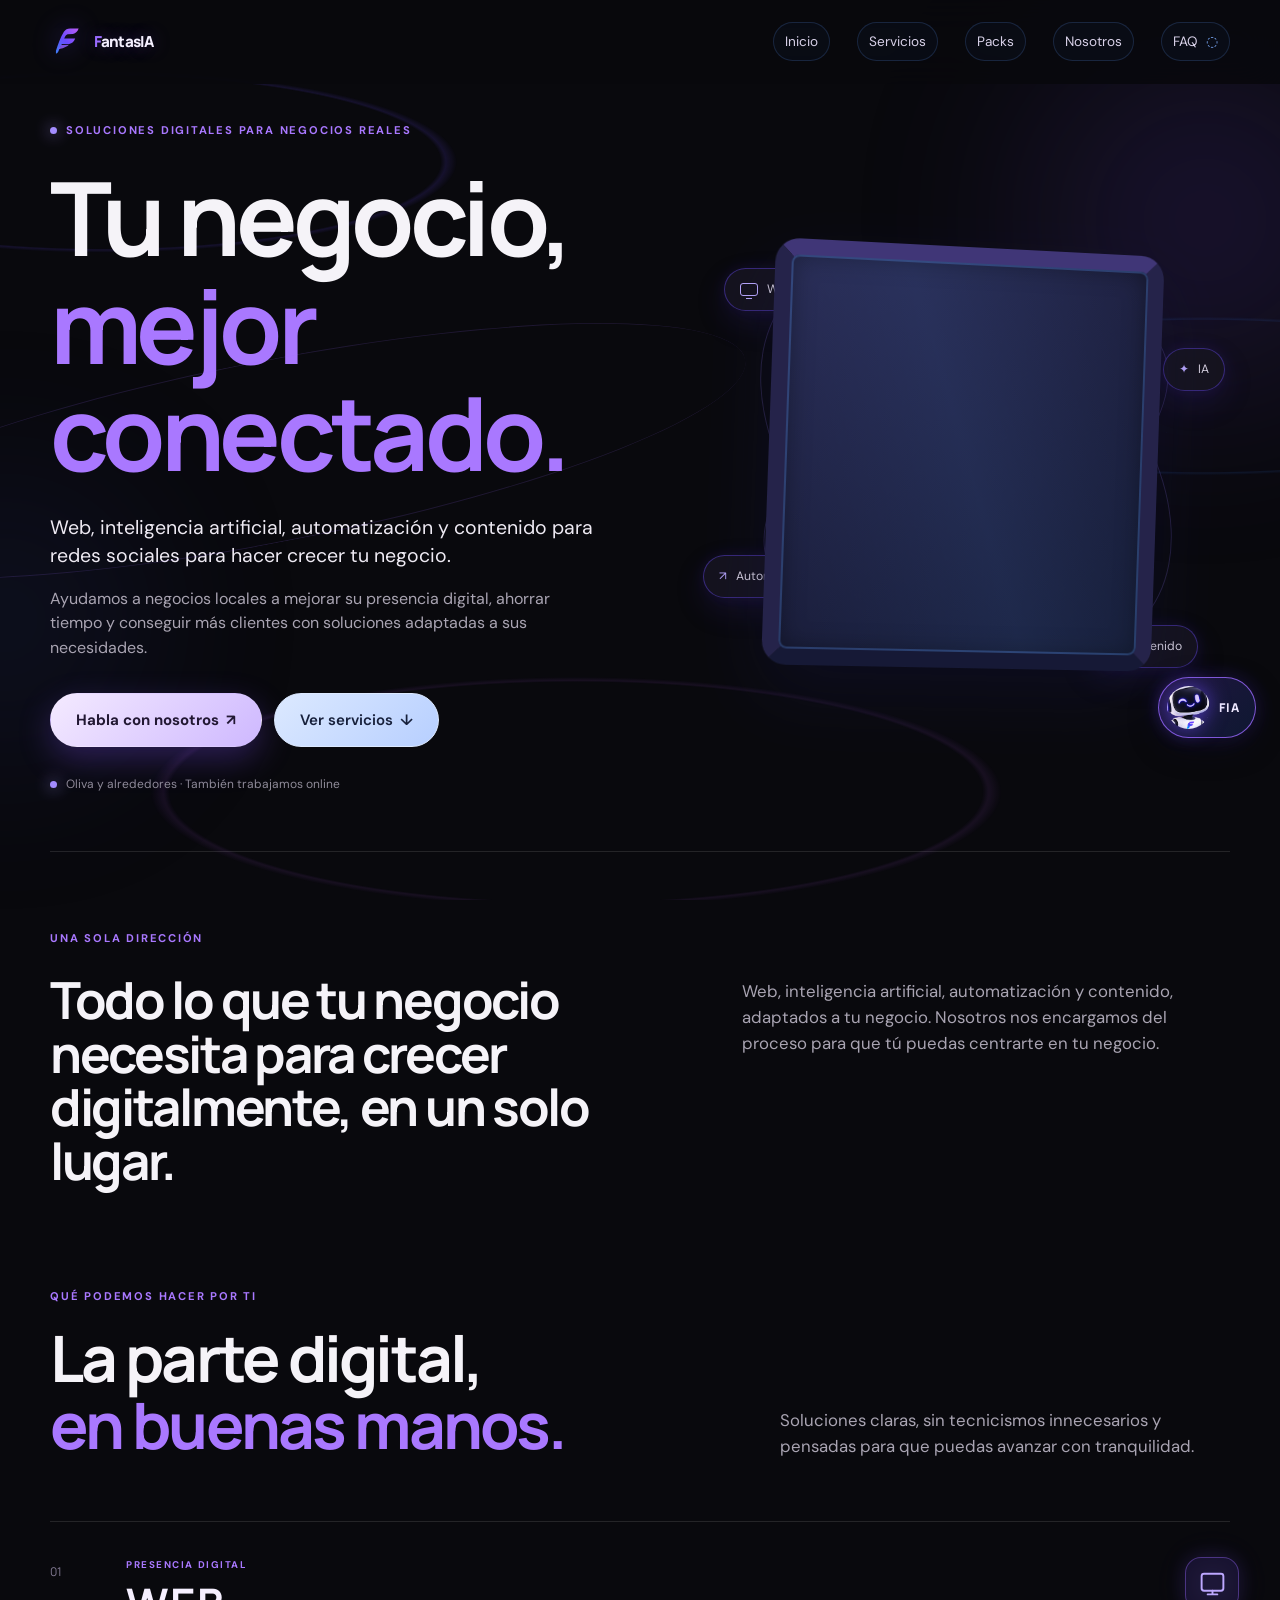
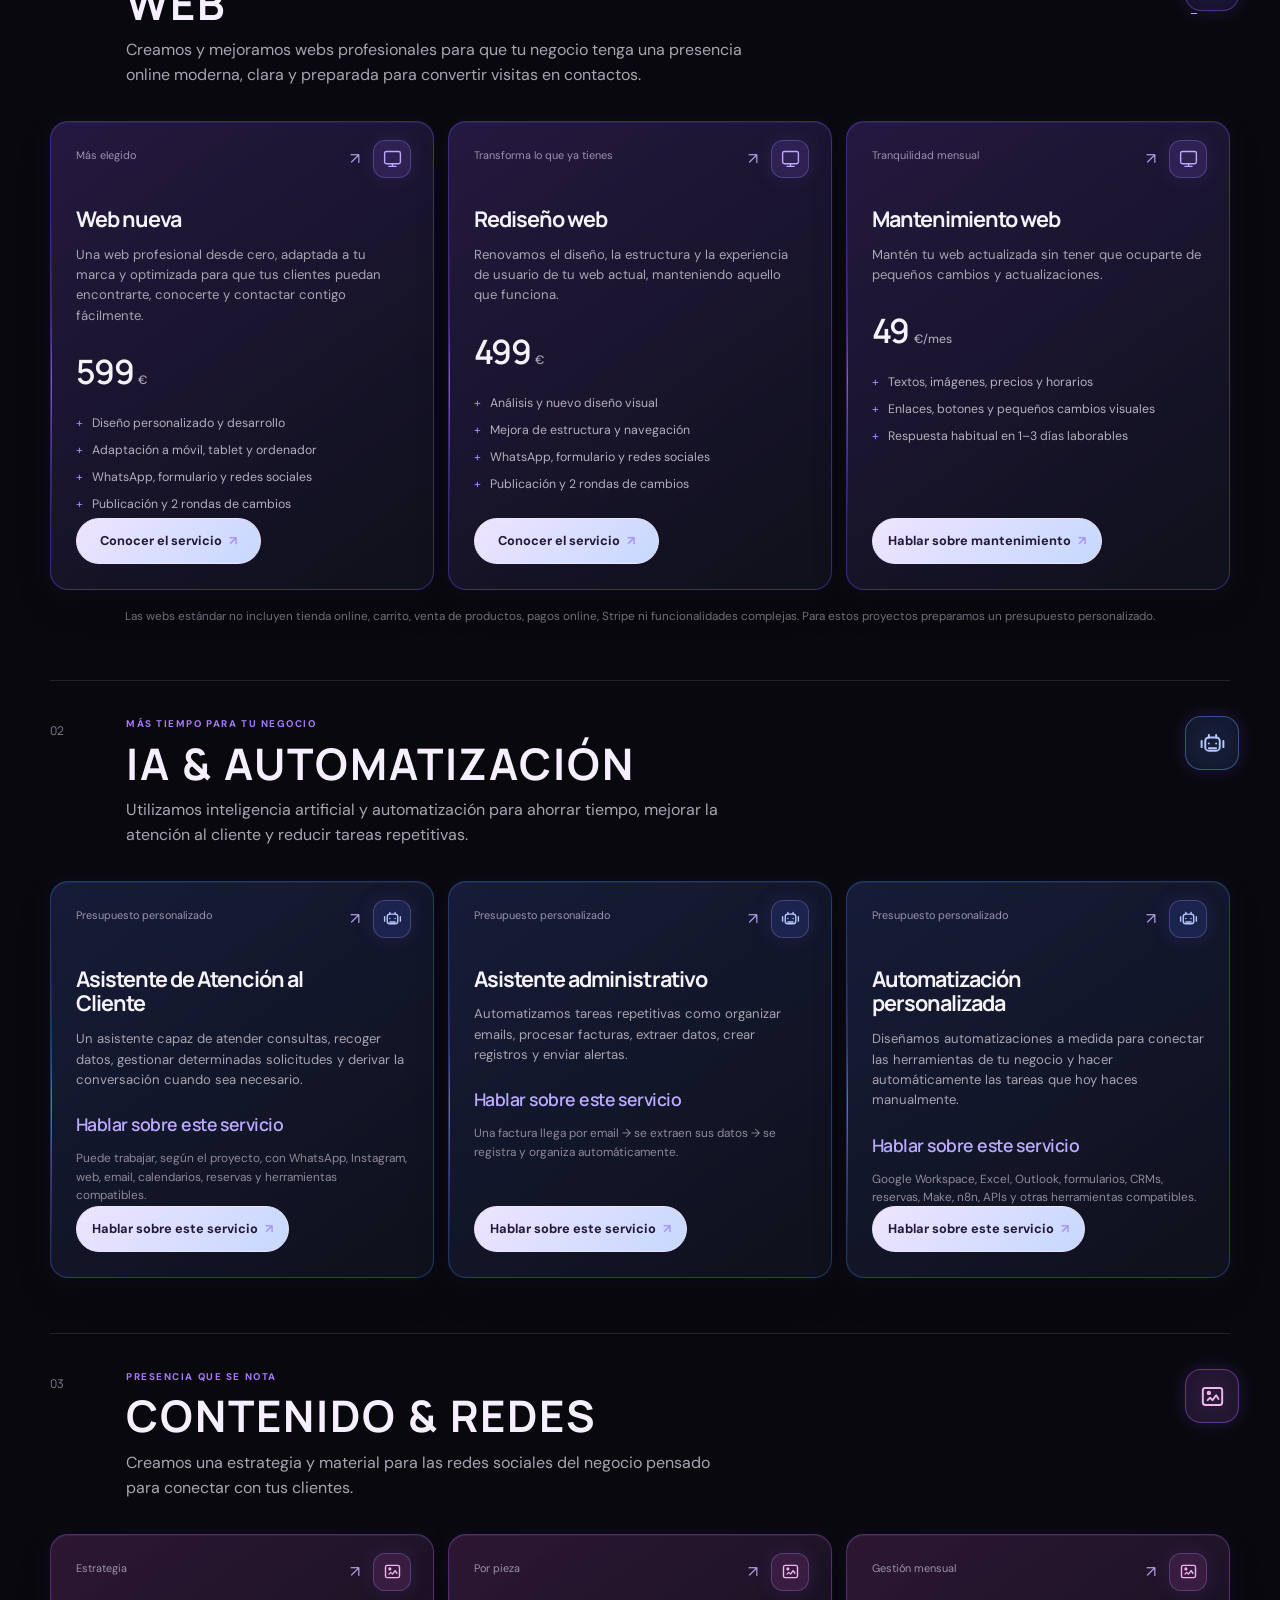
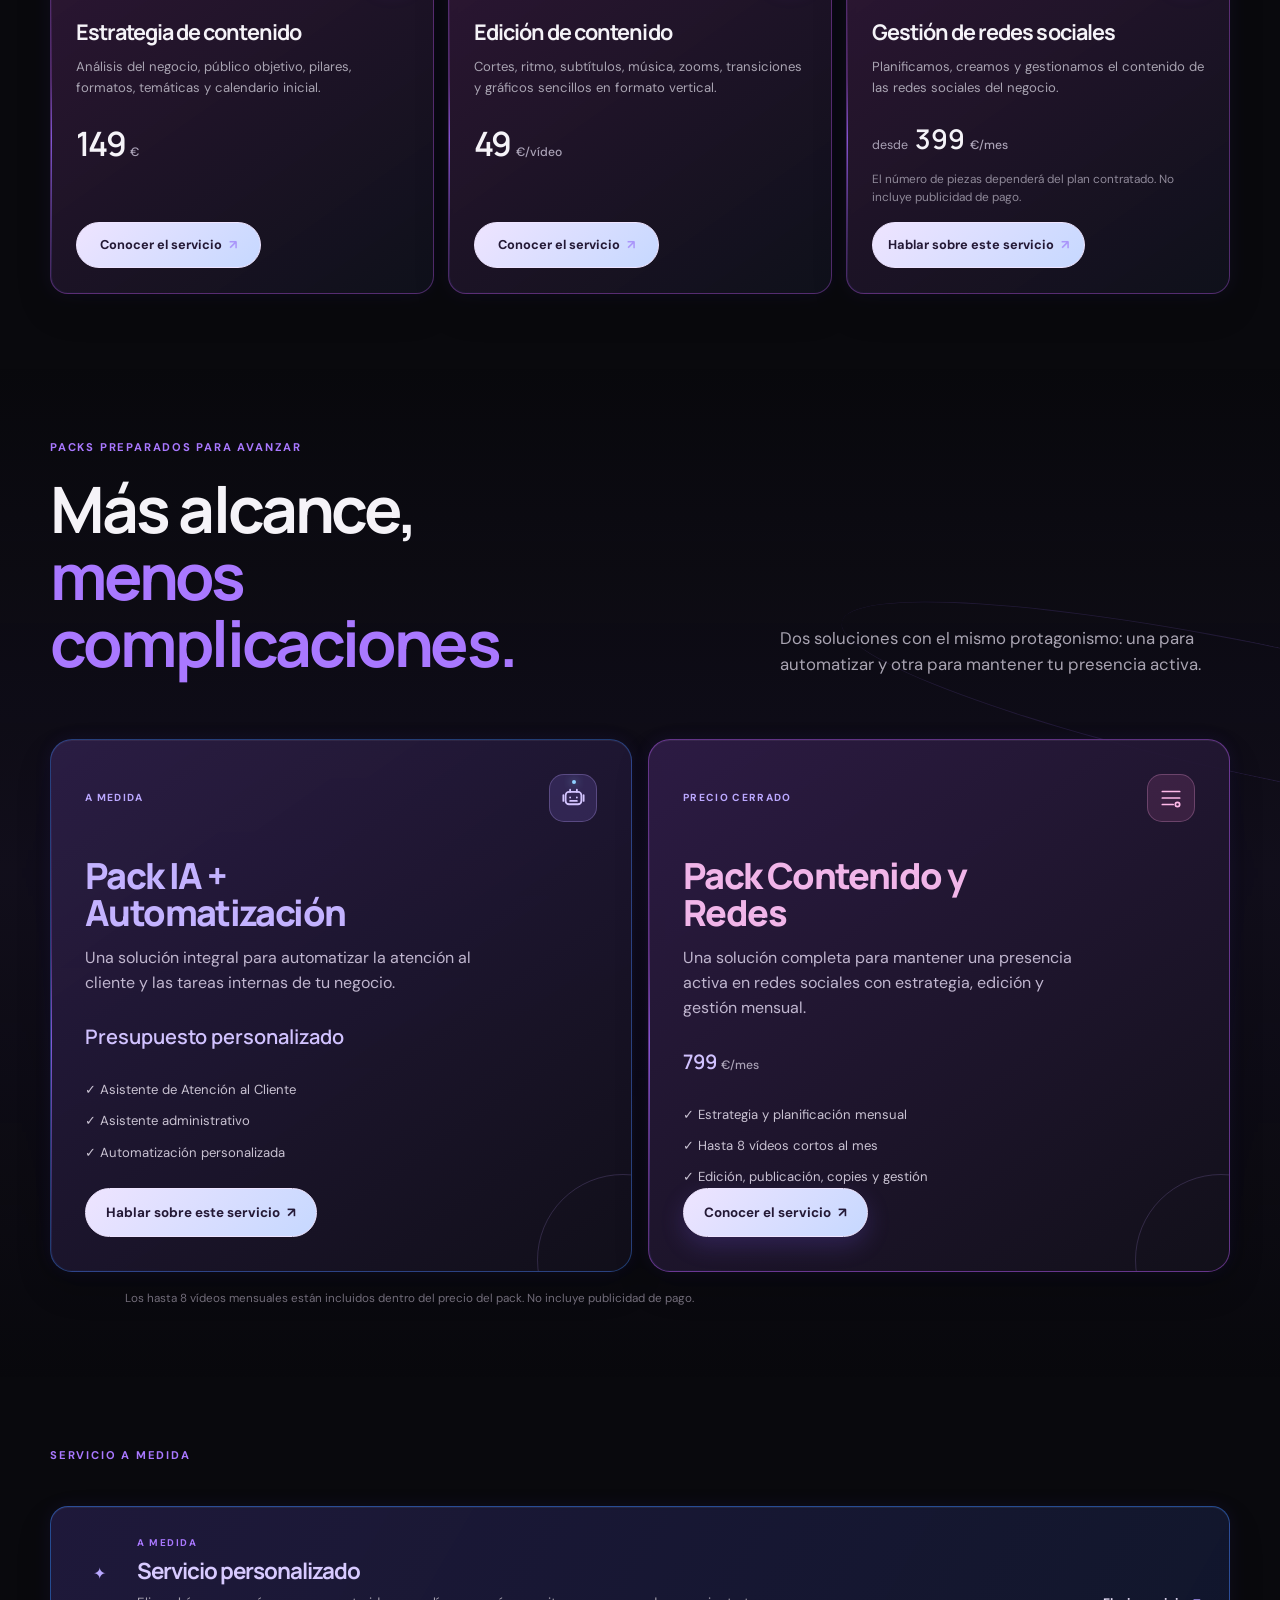
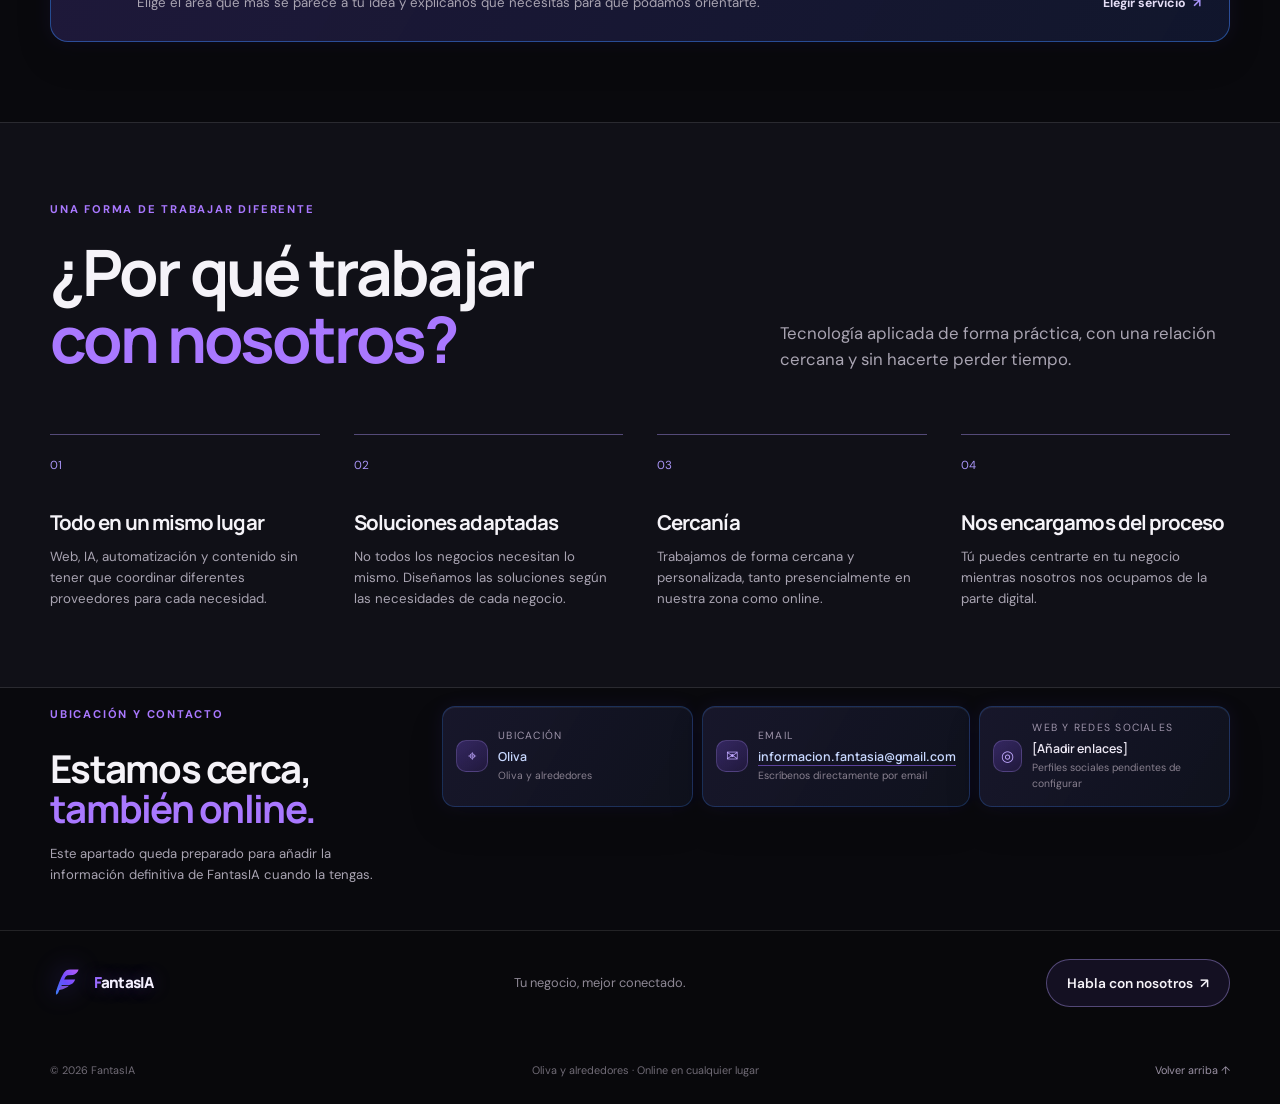
==== index.html @ 21f6c931 "Convertir la web en escaparate sin precios" ====
<!doctype html>
<html lang="es">
  <head>
    <meta charset="UTF-8" />
    <meta name="viewport" content="width=device-width, initial-scale=1.0" />
    <meta name="description" content="FantasIA: webs, inteligencia artificial, automatización y contenido para negocios locales." />
    <title>FantasIA — Tu negocio, mejor conectado.</title>
    <link rel="preconnect" href="https://fonts.googleapis.com" />
    <link rel="preconnect" href="https://fonts.gstatic.com" crossorigin />
    <link href="https://fonts.googleapis.com/css2?family=DM+Sans:wght@400;500;600;700&family=Manrope:wght@500;600;700;800&display=swap" rel="stylesheet" />
    <link rel="stylesheet" href="styles.css" />
    <link rel="stylesheet" href="polish.css" />
    <link rel="stylesheet" href="enhance.css" />
    <link rel="stylesheet" href="brand.css" />
    <link rel="stylesheet" href="icons.css" />
    <link rel="stylesheet" href="finish.css" />
    <link rel="stylesheet" href="motion.css" />
    <link rel="stylesheet" href="contrast.css" />
    <link rel="stylesheet" href="fia.css" />
    <link rel="stylesheet" href="robot-polish.css" />
    <link rel="stylesheet" href="fia-intro.css" />
    <link rel="stylesheet" href="fia-state.css" />
    <link rel="stylesheet" href="welcome.css" />
    <link rel="stylesheet" href="final-polish.css" />
    <link rel="stylesheet" href="icons-consistency.css" />
    <link rel="stylesheet" href="compact.css" />
    <link rel="icon" href="fantasia-mark.svg" type="image/svg+xml" />
  </head>
  <body>
    <div class="page-glow page-glow--one" aria-hidden="true"></div>
    <div class="page-glow page-glow--two" aria-hidden="true"></div>

    <header class="site-header" id="inicio">
      <div class="container nav-wrap">
        <a class="brand" href="#inicio" aria-label="FantasIA, inicio">
          <img class="brand-logo" src="fantasia-mark.svg" alt="" aria-hidden="true" />
          <span class="brand-name">FantasIA</span>
        </a>
        <button class="menu-toggle" type="button" aria-expanded="false" aria-controls="main-nav">
          <span></span><span></span><span></span><span class="sr-only">Abrir menú</span>
        </button>
        <nav class="main-nav" id="main-nav" aria-label="Navegación principal">
          <a href="#inicio">Inicio</a>
          <a href="#servicios">Servicios</a>
          <a href="#packs">Packs</a>
          <a href="#nosotros">Nosotros</a>
          <a class="nav-tab" href="faq.html">FAQ <span aria-hidden="true">◌</span></a>
        </nav>
      </div>
    </header>

    <main>
      <section class="hero container">
        <div class="hero-copy reveal">
          <p class="eyebrow"><span class="eyebrow-dot"></span> Soluciones digitales para negocios reales</p>
          <h1>Tu negocio,<br /><em>mejor conectado.</em></h1>
          <p class="hero-text">Web, inteligencia artificial, automatización y contenido para redes sociales para hacer crecer tu negocio.</p>
          <p class="hero-support">Ayudamos a negocios locales a mejorar su presencia digital, ahorrar tiempo y conseguir más clientes con soluciones adaptadas a sus necesidades.</p>
          <div class="hero-actions">
            <a class="button button-primary" href="contacto.html">Habla con nosotros <span aria-hidden="true">↗</span></a>
            <a class="button button-ghost" href="#servicios">Ver servicios <span aria-hidden="true">↓</span></a>
          </div>
          <div class="hero-note"><span class="status-dot"></span> Oliva y alrededores · También trabajamos online</div>
        </div>
        <div class="hero-visual reveal reveal-delay" aria-label="Áreas de servicio: web, IA, automatización y contenido">
          <div class="orbital orbital-a"></div><div class="orbital orbital-b"></div>
          <div class="visual-card visual-card--main">
            <div class="visual-card-top" aria-hidden="true"><span class="mini-label">TU PRESENCIA DIGITAL</span><span class="visual-menu">•••</span></div>
            <div class="visual-lines"><span></span><span></span><span></span></div>
            <div class="visual-dashboard"><div class="dash-bar"></div><div class="dash-bar short"></div><div class="dash-grid"><span></span><span></span><span></span><span></span></div></div>
            <div class="visual-footer"><span>más claridad</span><strong>+ conexión</strong></div>
          </div>
          <div class="floating-pill pill-web"><span class="icon icon-screen"></span><span>Web</span></div>
          <div class="floating-pill pill-ai"><span class="icon icon-spark">✦</span><span>IA</span></div>
          <div class="floating-pill pill-flow"><span class="icon">↗</span><span>Automatización</span></div>
          <div class="floating-pill pill-content"><span class="icon">◈</span><span>Contenido</span></div>
        </div>
      </section>

      <section class="intro-section container reveal">
        <div class="section-kicker">UNA SOLA DIRECCIÓN</div>
        <div class="intro-grid"><h2>Todo lo que tu negocio necesita para crecer digitalmente, en un solo lugar.</h2><p>Web, inteligencia artificial, automatización y contenido, adaptados a tu negocio. Nosotros nos encargamos del proceso para que tú puedas centrarte en tu negocio.</p></div>
      </section>

      <section class="section container" id="servicios">
        <div class="section-heading reveal"><div><p class="eyebrow">Qué podemos hacer por ti</p><h2>La parte digital,<br /><em>en buenas manos.</em></h2></div><p class="section-intro">Soluciones claras, sin tecnicismos innecesarios y pensadas para que puedas avanzar con tranquilidad.</p></div>
        <div class="service-area reveal">
          <div class="area-heading"><span class="area-number">01</span><div><p class="area-label">Presencia digital</p><h3>Web</h3><p>Creamos y mejoramos webs profesionales para que tu negocio tenga una presencia online moderna, clara y preparada para convertir visitas en contactos.</p></div><span class="area-icon icon-screen"></span></div>
          <div class="card-grid card-grid--three">
          <article class="service-card featured-card"><div class="card-meta"><span>Más elegido</span><span class="card-arrow">↗</span></div><h4>Web nueva</h4><p>Una web profesional desde cero, adaptada a tu marca y optimizada para que tus clientes puedan encontrarte, conocerte y contactar contigo fácilmente.</p><div class="price">599 <small>€</small></div><ul><li>Diseño personalizado y desarrollo</li><li>Adaptación a móvil, tablet y ordenador</li><li>WhatsApp, formulario y redes sociales</li><li>Publicación y 2 rondas de cambios</li></ul><a class="text-link" href="contacto.html">Conocer el servicio <span>↗</span></a></article>
            <article class="service-card"><div class="card-meta"><span>Transforma lo que ya tienes</span><span class="card-arrow">↗</span></div><h4>Rediseño web</h4><p>Renovamos el diseño, la estructura y la experiencia de usuario de tu web actual, manteniendo aquello que funciona.</p><div class="price">499 <small>€</small></div><ul><li>Análisis y nuevo diseño visual</li><li>Mejora de estructura y navegación</li><li>WhatsApp, formulario y redes sociales</li><li>Publicación y 2 rondas de cambios</li></ul><a class="text-link" href="contacto.html">Conocer el servicio <span>↗</span></a></article>
            <article class="service-card"><div class="card-meta"><span>Tranquilidad mensual</span><span class="card-arrow">↗</span></div><h4>Mantenimiento web</h4><p>Mantén tu web actualizada sin tener que ocuparte de pequeños cambios y actualizaciones.</p><div class="price">49 <small>€/mes</small></div><ul><li>Textos, imágenes, precios y horarios</li><li>Enlaces, botones y pequeños cambios visuales</li><li>Respuesta habitual en 1–3 días laborables</li></ul><a class="text-link" href="contacto.html">Hablar sobre mantenimiento <span>↗</span></a></article>
          </div>
          <p class="scope-note">Las webs estándar no incluyen tienda online, carrito, venta de productos, pagos online, Stripe ni funcionalidades complejas. Para estos proyectos preparamos un presupuesto personalizado.</p>
        </div>

        <div class="service-area reveal">
          <div class="area-heading"><span class="area-number">02</span><div><p class="area-label">Más tiempo para tu negocio</p><h3>IA & automatización</h3><p>Utilizamos inteligencia artificial y automatización para ahorrar tiempo, mejorar la atención al cliente y reducir tareas repetitivas.</p></div><span class="area-icon icon-spark">✦</span></div>
          <div class="card-grid card-grid--three">
            <article class="service-card"><div class="card-meta"><span>Presupuesto personalizado</span><span class="card-arrow">↗</span></div><h4>Asistente de Atención al Cliente</h4><p>Un asistente capaz de atender consultas, recoger datos, gestionar determinadas solicitudes y derivar la conversación cuando sea necesario.</p><div class="custom-price">Hablar sobre este servicio</div><p class="small-copy">Puede trabajar, según el proyecto, con WhatsApp, Instagram, web, email, calendarios, reservas y herramientas compatibles.</p><a class="text-link quote-link" data-quote="Asistente de Atención al Cliente" href="https://wa.me/34615987988">Hablar sobre este servicio <span>↗</span></a></article>
            <article class="service-card"><div class="card-meta"><span>Presupuesto personalizado</span><span class="card-arrow">↗</span></div><h4>Asistente administrativo</h4><p>Automatizamos tareas repetitivas como organizar emails, procesar facturas, extraer datos, crear registros y enviar alertas.</p><div class="custom-price">Hablar sobre este servicio</div><p class="small-copy">Una factura llega por email → se extraen sus datos → se registra y organiza automáticamente.</p><a class="text-link quote-link" data-quote="Asistente administrativo" href="https://wa.me/34615987988">Hablar sobre este servicio <span>↗</span></a></article>
            <article class="service-card"><div class="card-meta"><span>Presupuesto personalizado</span><span class="card-arrow">↗</span></div><h4>Automatización personalizada</h4><p>Diseñamos automatizaciones a medida para conectar las herramientas de tu negocio y hacer automáticamente las tareas que hoy haces manualmente.</p><div class="custom-price">Hablar sobre este servicio</div><p class="small-copy">Google Workspace, Excel, Outlook, formularios, CRMs, reservas, Make, n8n, APIs y otras herramientas compatibles.</p><a class="text-link quote-link" data-quote="Automatización personalizada" href="https://wa.me/34615987988">Hablar sobre este servicio <span>↗</span></a></article>
          </div>
        </div>

        <div class="service-area reveal">
          <div class="area-heading"><span class="area-number">03</span><div><p class="area-label">Presencia que se nota</p><h3>Contenido & redes</h3><p>Creamos una estrategia y material para las redes sociales del negocio pensado para conectar con tus clientes.</p></div><span class="area-icon">◈</span></div>
          <div class="card-grid card-grid--three">
            <article class="service-card"><div class="card-meta"><span>Estrategia</span><span class="card-arrow">↗</span></div><h4>Estrategia de contenido</h4><p>Análisis del negocio, público objetivo, pilares, formatos, temáticas y calendario inicial.</p><div class="price">149 <small>€</small></div><a class="text-link" href="contacto.html">Conocer el servicio <span>↗</span></a></article>
            <article class="service-card"><div class="card-meta"><span>Por pieza</span><span class="card-arrow">↗</span></div><h4>Edición de contenido</h4><p>Cortes, ritmo, subtítulos, música, zooms, transiciones y gráficos sencillos en formato vertical.</p><div class="price">49 <small>€/vídeo</small></div><a class="text-link" href="contacto.html">Conocer el servicio <span>↗</span></a></article>
            <article class="service-card"><div class="card-meta"><span>Gestión mensual</span><span class="card-arrow">↗</span></div><h4>Gestión de redes sociales</h4><p>Planificamos, creamos y gestionamos el contenido de las redes sociales del negocio.</p><div class="price-prefix">desde <strong>399 <small>€/mes</small></strong></div><p class="small-copy">El número de piezas dependerá del plan contratado. No incluye publicidad de pago.</p><a class="text-link quote-link" data-quote="Gestión de redes sociales" href="https://wa.me/34615987988">Hablar sobre este servicio <span>↗</span></a></article>
          </div>
        </div>
      </section>

      <section class="packs-section" id="packs"><div class="container reveal"><div class="section-heading"><div><p class="eyebrow">Packs preparados para avanzar</p><h2>Más alcance,<br /><em>menos complicaciones.</em></h2></div><p class="section-intro">Dos soluciones con el mismo protagonismo: una para automatizar y otra para mantener tu presencia activa.</p></div><div class="packs-grid"><article class="pack-card pack-card--ai"><div class="pack-card-head"><span class="pack-tag">A medida</span><span class="pack-mark">✦</span></div><h3>Pack IA + Automatización</h3><p>Una solución integral para automatizar la atención al cliente y las tareas internas de tu negocio.</p><div class="pack-card-price">Presupuesto personalizado</div><div class="pack-list"><div>✓ Asistente de Atención al Cliente</div><div>✓ Asistente administrativo</div><div>✓ Automatización personalizada</div></div><a class="button button-light quote-link" data-quote="Pack IA + Automatización" href="https://wa.me/34615987988">Hablar sobre este servicio <span>↗</span></a></article><article class="pack-card pack-card--content"><div class="pack-card-head"><span class="pack-tag">Precio cerrado</span><span class="pack-mark">◈</span></div><h3>Pack Contenido y Redes</h3><p>Una solución completa para mantener una presencia activa en redes sociales con estrategia, edición y gestión mensual.</p><div class="pack-card-price">799 <small>€/mes</small></div><div class="pack-list"><div>✓ Estrategia y planificación mensual</div><div>✓ Hasta 8 vídeos cortos al mes</div><div>✓ Edición, publicación, copies y gestión</div></div><a class="button button-primary" href="contacto.html">Conocer el servicio <span>↗</span></a></article></div><p class="scope-note">Los hasta 8 vídeos mensuales están incluidos dentro del precio del pack. No incluye publicidad de pago.</p></div></section>

      <section class="pricing-section container reveal"><div class="section-kicker">SERVICIO A MEDIDA</div><div class="custom-price-box"><span class="icon icon-spark">✦</span><div><p class="area-label">A medida</p><h3>Servicio personalizado</h3><p>Elige el área que más se parece a tu idea y explícanos qué necesitas para que podamos orientarte.</p></div><a class="text-link" href="personalizado.html">Elegir servicio <span>↗</span></a></div></section>

      <section class="benefits-section" id="nosotros"><div class="container reveal"><div class="section-heading"><div><p class="eyebrow">Una forma de trabajar diferente</p><h2>¿Por qué trabajar<br /><em>con nosotros?</em></h2></div><p class="section-intro">Tecnología aplicada de forma práctica, con una relación cercana y sin hacerte perder tiempo.</p></div><div class="benefit-grid"><article><span>01</span><h3>Todo en un mismo lugar</h3><p>Web, IA, automatización y contenido sin tener que coordinar diferentes proveedores para cada necesidad.</p></article><article><span>02</span><h3>Soluciones adaptadas</h3><p>No todos los negocios necesitan lo mismo. Diseñamos las soluciones según las necesidades de cada negocio.</p></article><article><span>03</span><h3>Cercanía</h3><p>Trabajamos de forma cercana y personalizada, tanto presencialmente en nuestra zona como online.</p></article><article><span>04</span><h3>Nos encargamos del proceso</h3><p>Tú puedes centrarte en tu negocio mientras nosotros nos ocupamos de la parte digital.</p></article></div></div></section>

      <section class="process-section container reveal"><div class="section-kicker">CÓMO TRABAJAMOS</div><h2>Del primer mensaje<br /><em>a la solución.</em></h2><div class="process-grid"><article><span>01</span><div><h3>Hablamos</h3><p>Conocemos tu negocio, tus objetivos y lo que necesitas.</p></div></article><article><span>02</span><div><h3>Analizamos</h3><p>Estudiamos qué solución tiene más sentido para tu caso.</p></div></article><article><span>03</span><div><h3>Creamos</h3><p>Desarrollamos e implementamos la solución acordada.</p></div></article><article><span>04</span><div><h3>Te acompañamos</h3><p>Te ayudamos con las actualizaciones, mejoras o gestión que necesites.</p></div></article></div></section>

      <section class="about-section container" id="nosotros"><div class="about-panel reveal"><div><p class="eyebrow">Sobre la agencia</p><h2>Digital, pero<br /><em>con los pies en tierra.</em></h2></div><div><p>Somos una agencia digital orientada a negocios locales y pequeñas empresas. Aplicamos la tecnología de forma práctica para mejorar tu presencia, ahorrar tiempo y ayudarte a avanzar.</p><p>Trabajamos de manera cercana y personalizada, con soluciones pensadas para las necesidades reales de cada negocio.</p><p class="provisional-note">[Espacio reservado para añadir posteriormente la presentación personal y más información de la agencia.]</p></div></div></section>

      <section class="faq-section container" id="faq"><div class="section-heading reveal"><div><p class="eyebrow">Preguntas frecuentes</p><h2>Lo importante,<br /><em>claro.</em></h2></div><p class="section-intro">Si no encuentras lo que buscas, escríbenos y lo vemos contigo.</p></div><div class="faq-list reveal"><details open><summary>¿Trabajáis solamente con negocios de Oliva?<span>+</span></summary><p>No. Trabajamos presencialmente con negocios de nuestra zona y también ofrecemos nuestros servicios online a clientes de cualquier lugar.</p></details><details><summary>¿Puedo contratar solamente un servicio?<span>+</span></summary><p>Sí. Puedes contratar servicios individuales o combinar diferentes soluciones según las necesidades de tu negocio.</p></details><details><summary>¿La web nueva incluye tienda online?<span>+</span></summary><p>No. La creación de una tienda online, sistemas de venta de productos y pagos online no están incluidos en la web nueva estándar. Se pueden desarrollar como un proyecto adicional.</p></details><details><summary>¿El dominio y el hosting están incluidos?<span>+</span></summary><p>No. El dominio y el hosting son contratados y pagados por el cliente.</p></details><details><summary>¿Puedo solicitar cambios después de publicar mi web?<span>+</span></summary><p>Sí. Para cambios y actualizaciones habituales puedes contratar el servicio de mantenimiento web.</p></details><details><summary>¿Las soluciones de IA tienen costes adicionales?<span>+</span></summary><p>Dependiendo del proyecto, pueden existir costes de servicios externos, APIs, plataformas, alojamiento u otras herramientas de terceros. Se explicarán antes de comenzar el proyecto.</p></details><details><summary>¿Cómo puedo solicitar un presupuesto?<span>+</span></summary><p>Puedes contactar con nosotros mediante WhatsApp, formulario de contacto o email y explicarnos brevemente qué necesitas.</p></details></div></section>

      
      <section class="location-section container reveal" id="ubicacion-contacto"><div class="location-heading"><p class="eyebrow">Ubicación y contacto</p><h2>Estamos cerca,<br /><em>también online.</em></h2><p>Este apartado queda preparado para añadir la información definitiva de FantasIA cuando la tengas.</p></div><div class="location-grid"><div class="location-item"><span class="location-icon">⌖</span><div><small>Ubicación</small><strong><a href="https://www.google.com/maps/search/?api=1&query=Oliva%2C%20Valencia" target="_blank" rel="noopener">Oliva</a></strong><p>Oliva y alrededores</p></div></div><div class="location-item"><span class="location-icon">✉</span><div><small>Email</small><strong><a class="email-link" href="mailto:informacion.fantasia@gmail.com">informacion.fantasia@gmail.com</a></strong><p>Escríbenos directamente por email</p></div></div><div class="location-item"><span class="location-icon">◎</span><div><small>Web y redes sociales</small><strong>[Añadir enlaces]</strong><p>Perfiles sociales pendientes de configurar</p></div></div></div></section>
    </main>

    <div class="fia-intro-stage" id="fia-intro-stage" aria-live="polite"><div class="fia-intro-robot"><img src="fia-robot-transparent.png" alt="FIA, asistente de FantasIA" /><span class="fia-intro-hand" aria-hidden="true">✦</span></div><div class="fia-intro-copy"><strong>¡Hola! Estoy aquí para ayudarte</strong></div></div>
    <aside class="fia-assistant" id="fia-assistant" aria-label="Asistente FIA">
      <div class="fia-greeting" id="fia-greeting" role="status">¡Hola! Estoy aquí para ayudarte</div>
      <button class="fia-launcher" id="fia-launcher" type="button" aria-expanded="false" aria-controls="fia-panel"><span class="fia-robot-art" role="img" aria-label="Robot FIA"></span><span class="fia-launcher-label">FIA</span></button>
      <section class="fia-panel" id="fia-panel" hidden><div class="fia-panel-head"><div><strong>FIA</strong><small>Tu asistente FantasIA</small></div><button id="fia-close" type="button" aria-label="Cerrar asistente">×</button></div><div class="fia-messages" id="fia-messages"><div class="fia-message fia-message--bot"><span>¡Hola! Soy FIA, y estoy aquí para resolverte cualquier duda.</span><button class="fia-speak" type="button" aria-label="Escuchar respuesta" title="Escuchar respuesta">◖</button></div></div><div class="fia-suggestions"><button type="button" data-fia-question="¿Qué servicios tenéis?">Servicios</button><button type="button" data-fia-question="¿Dónde está el contacto?">Contacto</button></div><form class="fia-form" id="fia-form"><input id="fia-input" type="text" placeholder="Escribe tu pregunta…" autocomplete="off" /><button type="submit" aria-label="Enviar pregunta">↗</button></form></section>
    </aside>
    <footer class="site-footer"><div class="container footer-top"><a class="brand" href="#inicio"><img class="brand-logo" src="fantasia-mark.svg" alt="" aria-hidden="true" /><span class="brand-name">FantasIA</span></a><p>Tu negocio, mejor conectado.</p><a class="button button-ghost" href="contacto.html">Habla con nosotros <span>↗</span></a></div><div class="container footer-bottom"><span>© 2026 FantasIA</span><span>Oliva y alrededores · Online en cualquier lugar</span><a href="#inicio">Volver arriba ↑</a></div></footer>
    <script src="script.js"></script>
  </body>
</html>
---- styles.css ----
:root{--bg:#09090d;--panel:#111117;--panel-2:#17151f;--text:#f5f3f8;--muted:#a9a4b2;--line:rgba(255,255,255,.11);--purple:#8d6bff;--purple-2:#5e4bbd;--max:1180px}*{box-sizing:border-box}html{scroll-behavior:smooth}body{margin:0;background:var(--bg);color:var(--text);font-family:"DM Sans",Arial,sans-serif;line-height:1.55;overflow-x:hidden}h1,h2,h3,h4,p{margin:0}h1,h2,h3,h4{font-family:Manrope,Arial,sans-serif;letter-spacing:-.045em;line-height:1.05}h1{font-size:clamp(3.6rem,8vw,7rem);font-weight:700}h2{font-size:clamp(2.55rem,5vw,4.5rem)}h3{font-size:clamp(1.7rem,3vw,2.6rem)}h4{font-size:1.35rem;line-height:1.15}.container{width:min(calc(100% - 48px),var(--max));margin:0 auto}.page-glow{position:fixed;border-radius:50%;filter:blur(100px);pointer-events:none;z-index:-1;opacity:.18}.page-glow--one{width:350px;height:350px;background:#6642c7;top:5%;right:-100px}.page-glow--two{width:250px;height:250px;background:#303da1;left:-120px;top:55%}.site-header{position:sticky;top:0;z-index:20;background:rgba(9,9,13,.76);backdrop-filter:blur(18px);border-bottom:1px solid transparent}.site-header.scrolled{border-bottom-color:var(--line)}.nav-wrap{height:83px;display:flex;align-items:center;justify-content:space-between}.brand{display:flex;align-items:center;gap:11px;color:var(--text);text-decoration:none;font-weight:700;font-size:.72rem;letter-spacing:.12em}.logo-slot{width:31px;height:31px;display:grid;place-items:center;border:1px dashed rgba(255,255,255,.5);border-radius:8px;font-size:.43rem;color:#c8bedf;letter-spacing:.04em}.main-nav{display:flex;gap:27px;align-items:center}.main-nav a{color:var(--muted);text-decoration:none;font-size:.85rem;transition:color .25s}.main-nav a:hover{color:var(--text)}.main-nav .nav-cta{color:var(--text);border:1px solid var(--line);padding:11px 15px;border-radius:999px;background:rgba(255,255,255,.035)}.main-nav .nav-cta span,.button span,.text-link span{margin-left:7px}.menu-toggle{display:none;background:none;border:0}.hero{min-height:calc(100vh - 83px);display:grid;grid-template-columns:1fr .92fr;align-items:center;gap:80px;padding-top:54px;padding-bottom:90px}.eyebrow,.section-kicker,.area-label{color:#b8a9ff;font-size:.7rem;font-weight:700;letter-spacing:.16em;text-transform:uppercase}.eyebrow{display:flex;align-items:center;gap:9px;margin-bottom:25px}.eyebrow-dot,.status-dot{width:7px;height:7px;border-radius:50%;background:#a48dff;box-shadow:0 0 16px #a48dff}.hero h1 em,h2 em{font-style:normal;color:#a993ff}.hero-text{font-size:1.22rem;line-height:1.45;max-width:600px;color:#eeeaf3;margin-top:27px}.hero-support{color:var(--muted);max-width:535px;margin-top:16px}.hero-actions{display:flex;flex-wrap:wrap;gap:12px;margin-top:32px}.button{display:inline-flex;align-items:center;justify-content:center;border-radius:999px;padding:14px 20px;text-decoration:none;font:600 .86rem "DM Sans",sans-serif;border:1px solid transparent;cursor:pointer;transition:transform .25s,background .25s,border-color .25s}.button:hover{transform:translateY(-3px)}.button-primary{background:#e9e4ff;color:#17101f}.button-primary:hover{background:white}.button-ghost{color:var(--text);border-color:var(--line);background:rgba(255,255,255,.025)}.button-light{background:white;color:#19131f}.hero-note{display:flex;align-items:center;gap:9px;color:#8f8b98;font-size:.75rem;margin-top:28px}.hero-visual{height:550px;position:relative;display:grid;place-items:center}.visual-card{position:relative;width:min(100%,390px);aspect-ratio:1/1.08;padding:25px;border-radius:24px;background:linear-gradient(145deg,rgba(35,31,52,.95),rgba(15,15,22,.96));border:1px solid rgba(190,174,255,.18);box-shadow:0 30px 80px rgba(57,31,151,.2),inset 0 1px rgba(255,255,255,.08);transform:rotate(4deg);overflow:hidden}.visual-card:after{content:"";position:absolute;inset:18% -30% auto -30%;height:35%;background:linear-gradient(90deg,transparent,rgba(151,119,255,.22),transparent);transform:rotate(-16deg)}.visual-card-top,.visual-footer{display:flex;justify-content:space-between;color:#9690a1;font-size:.58rem;letter-spacing:.14em}.visual-menu{letter-spacing:.1em}.visual-lines{margin-top:70px}.visual-lines span{display:block;width:65%;height:9px;background:#d9d1eb;border-radius:8px;margin:11px 0}.visual-lines span:nth-child(2){width:42%;background:#9882e9}.visual-lines span:nth-child(3){width:53%;background:#423a55}.visual-dashboard{background:rgba(255,255,255,.04);border:1px solid rgba(255,255,255,.08);border-radius:16px;padding:18px;margin-top:43px}.dash-bar{width:75%;height:6px;background:#977cf2;border-radius:4px}.dash-bar.short{width:40%;background:#423a55;margin-top:9px}.dash-grid{display:grid;grid-template-columns:repeat(4,1fr);gap:8px;margin-top:25px}.dash-grid span{height:45px;border-radius:7px;background:linear-gradient(145deg,#272039,#15151d)}.dash-grid span:nth-child(2){background:#4d398e}.visual-footer{position:absolute;bottom:23px;left:25px;right:25px}.visual-footer strong{color:#a895f6}.orbital{position:absolute;border:1px solid rgba(150,124,255,.2);border-radius:50%;transform:rotate(-30deg)}.orbital-a{width:450px;height:220px}.orbital-b{width:480px;height:315px;transform:rotate(43deg)}.floating-pill{position:absolute;display:flex;gap:9px;align-items:center;padding:11px 15px;border-radius:999px;background:rgba(23,20,32,.9);border:1px solid rgba(183,163,255,.2);box-shadow:0 15px 32px rgba(0,0,0,.25);font-size:.76rem;color:#d7d1e1}.pill-web{top:12%;left:4%}.pill-ai{top:28%;right:1%}.pill-flow{bottom:22%;left:0}.pill-content{bottom:8%;right:6%}.icon{display:grid;place-items:center;color:#b9a8ff}.icon-screen{width:18px;height:13px;border:1px solid #b9a8ff;border-radius:3px;position:relative}.icon-screen:after{content:"";position:absolute;width:6px;height:1px;background:#b9a8ff;bottom:-4px;left:5px}.intro-section{padding:130px 0 105px;border-top:1px solid var(--line)}.section-kicker{margin-bottom:25px}.intro-grid{display:grid;grid-template-columns:1.05fr .85fr;gap:90px}.intro-grid h2{font-size:clamp(2.25rem,4vw,3.6rem)}.intro-grid p,.section-intro{color:var(--muted);font-size:1.05rem;max-width:450px;padding-top:5px}.section{padding:50px 0 100px}.section-heading{display:flex;justify-content:space-between;align-items:end;gap:40px;margin-bottom:62px}.section-heading .eyebrow{margin-bottom:19px}.service-area{padding:55px 0 0;border-top:1px solid var(--line)}.service-area+.service-area{margin-top:88px}.area-heading{display:grid;grid-template-columns:58px 1fr 45px;gap:18px;align-items:start;margin-bottom:33px}.area-number{font-family:Manrope;color:#837a93;font-size:.75rem;padding-top:6px}.area-label{font-size:.61rem;margin-bottom:9px}.area-heading h3{margin-bottom:12px}.area-heading p:not(.area-label){color:var(--muted);max-width:620px}.area-icon{font-size:2rem;color:#b09eff;text-align:right;filter:drop-shadow(0 0 12px rgba(154,123,255,.3))}.card-grid{display:grid;gap:14px}.card-grid--three{grid-template-columns:repeat(3,1fr)}.card-grid--four{grid-template-columns:repeat(4,1fr)}.service-card{background:linear-gradient(160deg,rgba(24,22,31,.98),rgba(15,15,20,.98));border:1px solid var(--line);border-radius:18px;padding:25px;min-height:360px;display:flex;flex-direction:column;transition:transform .3s,border-color .3s,background .3s}.service-card:hover{transform:translateY(-6px);border-color:rgba(177,151,255,.48);background:linear-gradient(160deg,rgba(39,32,58,.98),rgba(15,15,20,.98))}.featured-card{border-color:rgba(172,148,255,.4);background:linear-gradient(160deg,rgba(44,34,69,.95),rgba(17,15,24,.99))}.card-meta{display:flex;justify-content:space-between;gap:8px;color:#9d93ae;font-size:.68rem;margin-bottom:35px}.card-arrow{color:#b2a0ed;font-size:1rem}.service-card h4{max-width:250px}.service-card>p{color:var(--muted);font-size:.82rem;margin-top:13px}.price{font:600 2.1rem Manrope;letter-spacing:-.05em;margin-top:22px}.price small,.price-prefix small,.pack-price small{font:500 .76rem "DM Sans";color:#aaa2b6;letter-spacing:0}.price-prefix{margin-top:22px;color:#aaa2b6;font-size:.78rem}.price-prefix strong{font:600 1.7rem Manrope;color:var(--text);margin-left:4px}.custom-price{color:#bbaaff;font:600 1.1rem Manrope;letter-spacing:-.03em;margin-top:22px}.service-card ul{padding:0;margin:16px 0 0;list-style:none;color:#b5afbd;font-size:.77rem}.service-card li{padding:4px 0 4px 16px;position:relative}.service-card li:before{content:"+";position:absolute;left:0;color:#a48cff}.text-link{display:inline-flex;align-items:center;color:#e4ddf5;text-decoration:none;font-size:.77rem;font-weight:600;margin-top:auto;padding-top:25px}.text-link span{color:#aa95fa}.small-copy{font-size:.74rem!important;color:#8f8999!important;margin-top:13px!important}.scope-note{color:#77717f;font-size:.73rem;margin:17px 0 0 75px}.wide-pack{margin-top:14px;padding:28px;border-radius:18px;background:linear-gradient(110deg,#312253,#19152a 60%,#1b2147);border:1px solid rgba(169,143,255,.32);display:grid;grid-template-columns:1.25fr .7fr auto;align-items:center;gap:25px}.wide-pack h4{font-size:1.7rem;margin:8px 0}.wide-pack p:not(.area-label){color:#c2bad0;max-width:520px}.wide-pack .custom-price{margin:0}.packs-section{padding:120px 0;background:linear-gradient(180deg,transparent,rgba(46,32,77,.22),transparent)}.pack-highlight{display:grid;grid-template-columns:1.1fr 1fr auto;gap:45px;align-items:center;border:1px solid rgba(178,154,255,.45);border-radius:25px;padding:38px;background:linear-gradient(120deg,rgba(47,34,75,.9),rgba(18,16,26,.95));position:relative;overflow:hidden}.pack-highlight:before{content:"";position:absolute;width:370px;height:370px;border-radius:50%;right:-130px;top:-180px;background:rgba(137,101,255,.18);filter:blur(20px)}.pack-tag{color:#bba8ff;text-transform:uppercase;letter-spacing:.13em;font-size:.63rem;font-weight:700}.pack-content h3{font-size:2.3rem;margin:12px 0}.pack-content p{color:#bdb5c8;max-width:370px}.pack-price{font:600 2.2rem Manrope;margin-top:26px}.pack-list{display:grid;grid-template-columns:1fr 1fr;gap:13px;color:#c9c2d2;font-size:.8rem;position:relative}.pack-highlight .button{position:relative}.pricing-section{padding:90px 0 125px}.pricing-grid{display:grid;grid-template-columns:.8fr 1.2fr;gap:100px}.pricing-grid p{color:var(--muted);max-width:330px;margin-top:24px}.price-list>div{display:flex;justify-content:space-between;gap:25px;padding:13px 0;border-bottom:1px solid var(--line);font-size:.87rem}.price-list span{color:#c1bbc8}.price-list strong{font-weight:600;color:#f0ebfa}.custom-price-box{margin-top:42px;border:1px solid var(--line);border-radius:18px;padding:28px;display:grid;grid-template-columns:40px 1fr auto;gap:18px;align-items:center;background:rgba(255,255,255,.025)}.custom-price-box h3{font-size:1.4rem;margin:5px 0 10px}.custom-price-box p:not(.area-label){color:var(--muted);font-size:.83rem;max-width:630px}.benefits-section{padding:110px 0;background:#101017;border-top:1px solid var(--line);border-bottom:1px solid var(--line)}.benefit-grid{display:grid;grid-template-columns:repeat(4,1fr);gap:34px}.benefit-grid article{border-top:1px solid rgba(180,156,255,.42);padding-top:17px}.benefit-grid span{color:#a995f7;font-size:.73rem}.benefit-grid h3{font-size:1.28rem;line-height:1.2;margin:33px 0 13px}.benefit-grid p{color:var(--muted);font-size:.83rem}.process-section{padding:125px 0}.process-section>h2{margin-bottom:65px}.process-grid{display:grid;grid-template-columns:repeat(4,1fr);gap:0}.process-grid article{border-top:1px solid rgba(172,149,255,.42);padding:18px 26px 0 0;position:relative}.process-grid article:not(:last-child):after{content:"";position:absolute;right:24px;top:-4px;width:7px;height:7px;border-radius:50%;background:#a891f8}.process-grid span{color:#a995f7;font-size:.73rem}.process-grid h3{font-size:1.4rem;margin:34px 0 12px}.process-grid p{font-size:.82rem;color:var(--muted);max-width:190px}.about-section{padding-bottom:125px}.about-panel{display:grid;grid-template-columns:1fr 1fr;gap:100px;padding:70px 0;border-top:1px solid var(--line);border-bottom:1px solid var(--line)}.about-panel>div:last-child{color:var(--muted);max-width:530px}.about-panel>div:last-child p+p{margin-top:18px}.provisional-note{color:#8f78d7!important;font-size:.77rem;border-left:2px solid #8f78d7;padding-left:13px;margin-top:28px!important}.faq-section{padding-bottom:130px}.faq-list{max-width:820px;margin-left:auto}.faq-list details{border-top:1px solid var(--line);padding:20px 0}.faq-list details:last-child{border-bottom:1px solid var(--line)}summary{display:flex;justify-content:space-between;gap:20px;cursor:pointer;font:600 1rem Manrope;list-style:none}summary::-webkit-details-marker{display:none}summary span{color:#a995f7;font-size:1.3rem;font-weight:400;transition:transform .2s}details[open] summary span{transform:rotate(45deg)}details p{color:var(--muted);font-size:.86rem;max-width:690px;padding:15px 40px 0 0}.contact-section{padding:115px 0;background:linear-gradient(125deg,#201737,#0f1020 75%);border-top:1px solid rgba(179,151,255,.2)}.contact-grid{display:grid;grid-template-columns:1fr .8fr;gap:110px;align-items:start}.contact-grid>div>p:not(.eyebrow){color:#c4bdcf;max-width:440px;margin-top:22px}.whatsapp-link{display:flex;align-items:center;gap:13px;margin-top:37px;width:max-content;color:var(--text);text-decoration:none}.whatsapp-icon{display:grid;place-items:center;width:44px;height:44px;border-radius:50%;background:#32c671;color:white;font-size:1.5rem}.whatsapp-link small{display:block;color:#aaa2b6;font-size:.68rem}.whatsapp-link strong{display:block;font:600 1.1rem Manrope}.whatsapp-link>span:last-child{color:#b09dff;margin-left:19px}.contact-form{display:flex;flex-direction:column;gap:15px}.contact-form label{font-size:.72rem;color:#aaa3b1}.contact-form input,.contact-form textarea{display:block;width:100%;margin-top:7px;border:1px solid var(--line);border-radius:11px;background:rgba(0,0,0,.18);color:var(--text);padding:14px 15px;font:inherit;resize:vertical;outline:none}.contact-form input:focus,.contact-form textarea:focus{border-color:#9b80ff}.contact-form .button{align-self:flex-start;margin-top:4px}.form-note{font-size:.7rem;color:#8c8493}.site-footer{padding:40px 0 25px;border-top:1px solid var(--line);background:#08080b}.footer-top,.footer-bottom{display:flex;justify-content:space-between;align-items:center;gap:20px}.footer-top>p{color:#8f8996;font-size:.8rem}.footer-bottom{margin-top:55px;color:#706b76;font-size:.68rem}.footer-bottom a{color:#9a91a4;text-decoration:none}.reveal{opacity:0;transform:translateY(24px);transition:opacity .75s ease,transform .75s ease}.reveal.is-visible{opacity:1;transform:none}.reveal-delay{transition-delay:.15s}.sr-only{position:absolute;width:1px;height:1px;padding:0;margin:-1px;overflow:hidden;clip:rect(0,0,0,0);white-space:nowrap;border:0}@media(max-width:1000px){.main-nav{gap:17px}.hero{gap:35px}.card-grid--four{grid-template-columns:repeat(2,1fr)}.pack-highlight{grid-template-columns:1fr 1fr}.pack-highlight .button{grid-column:1/-1;width:max-content}.wide-pack{grid-template-columns:1fr .65fr}.benefit-grid{grid-template-columns:repeat(2,1fr);gap:35px}.process-grid{grid-template-columns:repeat(2,1fr);gap:35px}.process-grid article:nth-child(2){border-top-color:rgba(172,149,255,.42)}}@media(max-width:720px){.container{width:min(calc(100% - 34px),var(--max))}.nav-wrap{height:72px}.main-nav{display:none;position:absolute;top:72px;left:0;right:0;background:rgba(10,10,14,.97);padding:15px 17px 22px;border-bottom:1px solid var(--line);flex-direction:column;align-items:stretch;gap:0}.main-nav.open{display:flex}.main-nav a{padding:13px 7px}.main-nav .nav-cta{text-align:center;margin-top:8px}.menu-toggle{width:40px;height:40px;display:flex;flex-direction:column;gap:5px;align-items:center;justify-content:center;border:1px solid var(--line);border-radius:10px}.menu-toggle span:not(.sr-only){width:17px;height:1px;background:#ddd}.hero{grid-template-columns:1fr;min-height:auto;padding-top:73px;padding-bottom:90px;gap:20px}.hero h1{font-size:clamp(3.3rem,16vw,5rem)}.hero-text{font-size:1.05rem}.hero-visual{height:410px;transform:scale(.88);transform-origin:center}.intro-section{padding:90px 0 80px}.intro-grid,.pricing-grid,.about-panel,.contact-grid{grid-template-columns:1fr;gap:30px}.section{padding-top:35px}.section-heading{display:block;margin-bottom:45px}.section-intro{margin-top:23px}.area-heading{grid-template-columns:38px 1fr 30px;gap:10px}.area-heading h3{font-size:2rem}.card-grid--three,.card-grid--four{grid-template-columns:1fr}.service-card{min-height:0}.scope-note{margin-left:48px}.wide-pack{grid-template-columns:1fr;gap:17px}.wide-pack .custom-price{margin-top:0}.wide-pack .button{width:max-content}.packs-section{padding:85px 0}.pack-highlight{grid-template-columns:1fr;padding:25px;gap:25px}.pack-list{grid-template-columns:1fr;gap:10px}.pack-highlight .button{grid-column:auto;width:max-content}.pricing-section{padding:80px 0 95px}.custom-price-box{grid-template-columns:30px 1fr}.custom-price-box .text-link{grid-column:2}.benefits-section{padding:85px 0}.benefit-grid{grid-template-columns:1fr 1fr;gap:28px 18px}.benefit-grid h3{font-size:1.14rem;margin-top:25px}.process-section{padding:90px 0}.process-grid{grid-template-columns:1fr;gap:25px}.process-grid article{padding-right:0}.process-grid article:not(:last-child):after{display:none}.process-section>h2{margin-bottom:45px}.about-section{padding-bottom:95px}.about-panel{padding:50px 0}.faq-section{padding-bottom:90px}.faq-list{margin:0}.contact-section{padding:85px 0}.contact-grid{gap:50px}.footer-top,.footer-bottom{flex-direction:column;align-items:flex-start}.footer-bottom{margin-top:40px;gap:10px}.footer-top .button{margin-top:8px}}@media(prefers-reduced-motion:reduce){html{scroll-behavior:auto}.reveal{transition:none}.button,.service-card{transition:none}}
---- polish.css ----
:root{--purple:#9368ff;--purple-2:#4c319c;--bright-violet:#aa8dff}.site-header{background:rgba(8,8,13,.88)}.main-nav a{color:#c5bfce}.main-nav a:hover{color:#fff}.main-nav .nav-cta{background:linear-gradient(135deg,rgba(112,74,219,.42),rgba(33,26,54,.72));border-color:rgba(180,151,255,.38);box-shadow:0 0 24px rgba(104,67,211,.16)}.button-primary{background:linear-gradient(135deg,#f1edff,#bca8ff);box-shadow:0 9px 25px rgba(130,93,255,.2);font-weight:700}.button-ghost{border-color:rgba(187,162,255,.38);background:rgba(109,75,202,.12)}.button-light{background:linear-gradient(135deg,#f4f0ff,#c3afff)}.hero{position:relative}.hero:before,.packs-section .container:before,.contact-section:before{content:"";position:absolute;pointer-events:none;border:1px solid rgba(151,111,255,.15);border-left:0;border-right:0;border-radius:50%;transform:rotate(-11deg)}.hero:before{width:75vw;height:180px;left:-20vw;top:36%}.packs-section,.contact-section{position:relative;overflow:hidden}.packs-section .container:before{width:70vw;height:130px;right:-35vw;top:28%;transform:rotate(12deg)}.contact-section:before{width:65vw;height:180px;left:-30vw;bottom:-70px;transform:rotate(8deg)}.service-card{position:relative;overflow:hidden}.service-card:before{content:"⌁";position:absolute;right:22px;top:18px;display:grid;place-items:center;width:36px;height:36px;border-radius:12px;color:#b9a2ff;font:700 1.2rem Manrope;background:linear-gradient(145deg,rgba(130,88,236,.3),rgba(43,30,81,.45));border:1px solid rgba(176,148,255,.28);box-shadow:0 0 20px rgba(128,86,236,.14)}.service-area:nth-of-type(2) .service-card:before{content:"✦";color:#b7c5ff;background:linear-gradient(145deg,rgba(60,91,210,.3),rgba(36,31,79,.45))}.service-area:nth-of-type(3) .service-card:before{content:"◈";color:#f2b5e8;background:linear-gradient(145deg,rgba(193,83,190,.24),rgba(57,29,73,.45))}.service-area:nth-of-type(4) .service-card:before{content:"◌";color:#a8e2dd;background:linear-gradient(145deg,rgba(46,156,155,.22),rgba(24,55,65,.45))}.card-meta{padding-right:48px}.packs-grid{display:grid;grid-template-columns:repeat(2,minmax(0,1fr));gap:16px}.pack-card{min-height:480px;padding:34px;border-radius:22px;border:1px solid rgba(177,150,255,.3);display:flex;flex-direction:column;background:linear-gradient(145deg,rgba(48,33,77,.83),rgba(17,15,26,.98));position:relative;overflow:hidden}.pack-card--content{background:linear-gradient(145deg,rgba(48,29,72,.92),rgba(18,16,26,.98));border-color:rgba(232,165,235,.31)}.pack-card:after{content:"";position:absolute;width:170px;height:170px;border:1px solid rgba(186,155,255,.18);border-radius:50%;right:-78px;bottom:-75px}.pack-card-head{display:flex;align-items:center;justify-content:space-between}.pack-mark{display:grid;place-items:center;width:48px;height:48px;border-radius:15px;font-size:1.5rem;color:#d3c4ff;background:rgba(150,117,255,.17);border:1px solid rgba(194,168,255,.28)}.pack-card--content .pack-mark{color:#ffbae9;background:rgba(238,111,192,.13);border-color:rgba(255,173,225,.25)}.pack-card h3{font-size:2.25rem;margin:35px 0 14px;max-width:360px}.pack-card>p{color:#c0b6cf;max-width:410px}.pack-card-price{font:600 1.25rem Manrope;color:#d1c2ff;margin-top:27px}.pack-card-price small{font:500 .76rem "DM Sans";color:#aaa2b6}.pack-card .pack-list{display:grid;gap:11px;grid-template-columns:1fr;margin-top:30px;color:#c9c2d2;font-size:.82rem}.pack-card .button{width:max-content;margin-top:auto;position:relative}.pack-card .pack-tag{font-size:.64rem}.order-page{min-height:100vh;background:radial-gradient(circle at 85% 10%,rgba(86,52,166,.3),transparent 34%),var(--bg)}.order-shell{width:min(calc(100% - 48px),1100px);margin:0 auto;padding:32px 0 90px}.order-brand{display:inline-flex;margin-bottom:85px}.order-layout{display:grid;grid-template-columns:.8fr 1fr;gap:100px;align-items:start}.back-link{display:inline-block;color:#aaa1b4;text-decoration:none;font-size:.8rem;margin-bottom:55px}.back-link:hover{color:#fff}.order-intro h1{font-size:clamp(3rem,6vw,5.5rem);margin-top:18px}.order-intro h1 em{font-style:normal;color:#a993ff}.order-intro>p:not(.eyebrow):not(.back-link){color:var(--muted);max-width:380px;margin-top:26px}.order-steps{display:flex;align-items:center;gap:12px;color:#8d8597;font-size:.7rem;margin-top:55px}.order-steps span{display:flex;flex-direction:column;gap:3px}.order-steps span.active{color:#c9baff}.order-steps small{font-size:.66rem;color:inherit}.order-steps i{width:28px;height:1px;background:var(--line)}.order-card{background:rgba(20,17,29,.85);border:1px solid rgba(184,157,255,.3);box-shadow:0 30px 75px rgba(0,0,0,.25);border-radius:23px;padding:30px}.selected-service{display:flex;justify-content:space-between;align-items:end;gap:20px;padding-bottom:27px;border-bottom:1px solid var(--line);margin-bottom:26px}.selected-service h2{font-size:1.55rem;margin-top:8px}.selected-price{font:600 1.45rem Manrope;color:#cebfff;white-space:nowrap}.order-card label{display:block;color:#aaa2b2;font-size:.73rem;margin-bottom:16px}.order-card input,.order-card textarea{display:block;width:100%;margin-top:7px;padding:13px 14px;border-radius:10px;border:1px solid var(--line);background:rgba(0,0,0,.16);color:#fff;font:inherit;outline:0}.order-card input:focus,.order-card textarea:focus{border-color:#9d83ff}.optional{color:#786f80;margin-left:5px}.order-card .button{width:100%;margin-top:5px}.payment-hold{color:#8d8494;font-size:.7rem;text-align:center;margin:17px 0 0}.payment-hold span{color:#c0aaff;margin-right:4px}.order-success{text-align:center;padding:35px 0 15px}.success-mark{display:grid;place-items:center;width:60px;height:60px;border-radius:50%;margin:0 auto 20px;background:#36235c;color:#d4c5ff;font-size:1.6rem}.order-success h2{font-size:1.8rem}.order-success p{color:var(--muted);font-size:.85rem;margin:13px auto 25px;max-width:350px}.order-success .button{width:auto}@media(max-width:720px){.packs-grid{grid-template-columns:1fr}.pack-card{min-height:420px;padding:26px}.pack-card h3{font-size:1.9rem}.order-shell{width:min(calc(100% - 34px),1100px);padding-top:22px}.order-brand{margin-bottom:60px}.order-layout{grid-template-columns:1fr;gap:45px}.back-link{margin-bottom:35px}.order-steps{margin-top:35px}.order-card{padding:23px}.hero:before{width:120vw;left:-35vw}.custom-price-box{position:relative}.custom-price-box .text-link{margin-top:0}.footer-top .button{box-shadow:none}}
---- enhance.css ----
.brand-name{font-family:Manrope,Arial,sans-serif;font-size:.95rem;font-weight:800;letter-spacing:-.04em;color:#b99aff;text-shadow:0 0 18px rgba(147,104,255,.35)}.hero-actions .button{min-height:54px;padding:16px 25px;font-size:.94rem}.hero-actions .button-primary{box-shadow:0 12px 33px rgba(118,75,229,.32)}.service-card .text-link{align-self:flex-start;border:1px solid rgba(181,153,255,.34);border-radius:999px;padding:11px 15px;margin-top:25px;background:rgba(112,77,217,.12);font-size:.8rem}.service-card .text-link:hover{background:rgba(147,104,255,.26)}.pack-card .button{min-height:49px;font-size:.84rem}.location-section{padding:10px 0 125px;display:grid;grid-template-columns:.72fr 1.28fr;gap:85px;align-items:start}.location-heading h2{margin-top:18px}.location-heading>p:not(.eyebrow){color:var(--muted);max-width:350px;margin-top:25px}.location-grid{display:grid;grid-template-columns:1fr;gap:12px}.location-item{display:flex;align-items:center;gap:17px;padding:20px;border:1px solid var(--line);border-radius:16px;background:rgba(255,255,255,.025)}.location-icon{display:grid;place-items:center;width:42px;height:42px;border-radius:13px;color:#c0a8ff;background:linear-gradient(145deg,rgba(123,81,225,.3),rgba(48,31,89,.45));border:1px solid rgba(184,154,255,.24);font-size:1.25rem}.location-item small{display:block;color:#9e94aa;font-size:.65rem;text-transform:uppercase;letter-spacing:.12em}.location-item strong{display:block;color:#eee9f5;font:600 .98rem Manrope;margin-top:4px}.location-item p{color:#88808f;font-size:.75rem;margin-top:3px}.packs-section .section-heading h2{max-width:520px}.pack-card h3{font-weight:800;color:#f5f1ff}.pack-card--ai h3{color:#c3b2ff}.pack-card--content h3{color:#f1b5e9}@media(max-width:720px){.location-section{grid-template-columns:1fr;gap:35px;padding-bottom:90px}.hero-actions .button{width:100%}.service-card .text-link{padding:12px 16px}.location-item{padding:17px}}
---- brand.css ----
.brand-logo{width:34px;height:34px;object-fit:contain;filter:drop-shadow(0 0 13px rgba(106,75,255,.38))}.brand-name{font-family:Manrope,Arial,sans-serif;font-weight:800;letter-spacing:-.055em;color:#f4f0ff}.brand-name::first-letter{color:#9d6eff}.brand{gap:10px}.order-brand .brand-logo{width:40px;height:40px}.site-footer .brand-logo{width:34px;height:34px}@media(max-width:720px){.brand-logo{width:32px;height:32px}}
---- icons.css ----
.service-area:nth-of-type(2) .service-card:before{content:"";background:rgba(130,88,236,.18) url("data:image/svg+xml,%3Csvg xmlns='http://www.w3.org/2000/svg' width='24' height='24' viewBox='0 0 24 24' fill='none' stroke='%23bda8ff' stroke-width='1.6' stroke-linecap='round' stroke-linejoin='round'%3E%3Crect x='3' y='4' width='18' height='14' rx='2'/%3E%3Cpath d='M8 21h8M12 18v3'/%3E%3C/svg%3E") center/21px no-repeat}.service-area:nth-of-type(3) .service-card:before{content:"";background:rgba(60,91,210,.2) url("data:image/svg+xml,%3Csvg xmlns='http://www.w3.org/2000/svg' width='24' height='24' viewBox='0 0 24 24' fill='none' stroke='%23b9c8ff' stroke-width='1.6' stroke-linecap='round' stroke-linejoin='round'%3E%3Crect x='6' y='7' width='12' height='11' rx='3'/%3E%3Cpath d='M9 7V5m6 2V5M9 12h.01M15 12h.01M9 16h6M3 10v5m18-5v5'/%3E%3C/svg%3E") center/21px no-repeat}.service-area:nth-of-type(4) .service-card:before{content:"";background:rgba(193,83,190,.16) url("data:image/svg+xml,%3Csvg xmlns='http://www.w3.org/2000/svg' width='24' height='24' viewBox='0 0 24 24' fill='none' stroke='%23f0b7ea' stroke-width='1.6' stroke-linecap='round' stroke-linejoin='round'%3E%3Crect x='4' y='5' width='16' height='14' rx='2'/%3E%3Cpath d='m8 15 2-2 2 2 3-4 2 3'/%3E%3Ccircle cx='9' cy='9' r='1'/%3E%3C/svg%3E") center/21px no-repeat}.pack-card--ai .pack-mark{font-size:0;background:rgba(150,117,255,.17) url("data:image/svg+xml,%3Csvg xmlns='http://www.w3.org/2000/svg' width='26' height='26' viewBox='0 0 24 24' fill='none' stroke='%23d3c4ff' stroke-width='1.6' stroke-linecap='round' stroke-linejoin='round'%3E%3Cpath d='M12 3v3m0 12v3M3 12h3m12 0h3M5.6 5.6l2.1 2.1m8.6 8.6 2.1 2.1m0-12.8-2.1 2.1m-8.6 8.6-2.1 2.1'/%3E%3Ccircle cx='12' cy='12' r='4'/%3E%3C/svg%3E") center no-repeat}.pack-card--content .pack-mark{font-size:0;background:rgba(238,111,192,.13) url("data:image/svg+xml,%3Csvg xmlns='http://www.w3.org/2000/svg' width='26' height='26' viewBox='0 0 24 24' fill='none' stroke='%23ffbae9' stroke-width='1.6' stroke-linecap='round' stroke-linejoin='round'%3E%3Cpath d='M4 6h16M4 12h16M4 18h10'/%3E%3Ccircle cx='18' cy='18' r='2'/%3E%3C/svg%3E") center no-repeat}
---- finish.css ----
/* Final contrast, spacing and FantasIA blue-violet details. */
body:after{content:"";position:fixed;inset:0;pointer-events:none;z-index:-1;opacity:.5;background:radial-gradient(ellipse 44% 16% at 8% 18%,transparent 62%,rgba(106,75,255,.13) 63%,transparent 64%),radial-gradient(ellipse 42% 14% at 94% 44%,transparent 62%,rgba(59,130,246,.1) 63%,transparent 64%),radial-gradient(ellipse 52% 20% at 45% 88%,transparent 63%,rgba(184,92,246,.08) 64%,transparent 65%);background-size:100% 100%}.service-card{background:linear-gradient(145deg,rgba(34,27,54,.96),rgba(15,16,25,.98));border-color:rgba(106,75,255,.24);box-shadow:inset 0 1px rgba(255,255,255,.035),0 16px 35px rgba(0,0,0,.13)}.service-area:nth-of-type(2) .service-card{border-color:rgba(106,75,255,.42);background:linear-gradient(145deg,rgba(47,31,83,.72),rgba(15,17,27,.98))}.service-area:nth-of-type(3) .service-card{border-color:rgba(59,130,246,.34);background:linear-gradient(145deg,rgba(29,38,78,.68),rgba(15,17,27,.98))}.service-area:nth-of-type(4) .service-card{border-color:rgba(184,92,246,.34);background:linear-gradient(145deg,rgba(67,31,75,.62),rgba(15,17,27,.98))}.service-card:hover{border-color:#6a4bff;box-shadow:0 18px 45px rgba(59,39,126,.24),0 0 0 1px rgba(59,130,246,.12)}.card-grid--four .service-card{min-height:0}.card-grid--four .text-link{margin-top:22px}.custom-price-box{border-color:rgba(59,130,246,.5);background:linear-gradient(120deg,rgba(39,31,76,.72),rgba(18,24,48,.9));box-shadow:inset 0 1px rgba(255,255,255,.06),0 16px 35px rgba(34,23,93,.14)}.custom-price-box h3{color:#d7caff}.wide-pack{border-color:rgba(59,130,246,.45);background:linear-gradient(110deg,rgba(39,29,77,.9),rgba(17,26,54,.96))}.pack-card{border-color:rgba(59,130,246,.4);box-shadow:inset 0 1px rgba(255,255,255,.06),0 18px 38px rgba(24,19,70,.2)}.pack-card--content{border-color:rgba(184,92,246,.45)}.pack-card:hover{transform:translateY(-5px);border-color:#6a4bff}.text-link,.button,.main-nav a,.back-link,.whatsapp-link,.footer-bottom a{position:relative}.text-link,.back-link{font-weight:700}.text-link:focus-visible,.button:focus-visible,.main-nav a:focus-visible,.back-link:focus-visible,.whatsapp-link:focus-visible{outline:2px solid #3b82f6;outline-offset:4px}.main-nav a:not(.nav-cta){padding:10px 2px}.main-nav a:not(.nav-cta):after{content:"";position:absolute;left:2px;right:2px;bottom:3px;height:1px;background:linear-gradient(90deg,#6a4bff,#3b82f6);transform:scaleX(0);transform-origin:left;transition:transform .25s}.main-nav a:not(.nav-cta):hover:after{transform:scaleX(1)}.whatsapp-link{padding:10px 14px 10px 8px;border:1px solid rgba(50,198,113,.35);border-radius:16px;background:rgba(50,198,113,.07)}.location-item{border-color:rgba(59,130,246,.26);background:linear-gradient(120deg,rgba(30,29,56,.7),rgba(16,19,31,.88))}.location-item:hover{border-color:rgba(106,75,255,.55)}@media(max-width:720px){.card-grid--four .service-card{min-height:0}.main-nav a:not(.nav-cta):after{display:none}.service-card .text-link{margin-top:20px}}
---- motion.css ----
/* Subtle interaction layer: motion is decorative, short and easy to disable. */
.hero-visual .visual-card{animation:device-float 8s ease-in-out infinite,device-turn 18s ease-in-out infinite}.hero-visual .floating-pill{animation:pill-float 5.5s ease-in-out infinite}.hero-visual .pill-ai{animation-delay:-1.4s}.hero-visual .pill-flow{animation-delay:-2.6s}.hero-visual .pill-content{animation-delay:-3.7s}.visual-card:before{content:"";position:absolute;inset:10px;border:1px solid rgba(106,75,255,.2);border-radius:18px;pointer-events:none}.visual-dashboard:after{content:"FANTASIA  /  DIGITAL FLOW";display:block;color:#8270bd;font-size:.48rem;letter-spacing:.12em;margin-top:16px}.button:active,.text-link:active,.nav-cta:active{transform:translateY(1px) scale(.97)}.button,.text-link,.nav-cta,.whatsapp-link,.location-item,.pack-card,.service-card{transition:transform .28s ease,background .28s ease,border-color .28s ease,box-shadow .28s ease}.service-card:hover .card-arrow,.pack-card:hover .pack-mark{transform:translate(2px,-2px)}.card-arrow,.pack-mark{transition:transform .28s ease}.faq-list details summary:hover{color:#d9ceff}.faq-list details summary:hover span{color:#6a4bff}.hero-actions .button:hover{transform:translateY(-4px)}@keyframes device-float{0%,100%{translate:0 0}50%{translate:0 -9px}}@keyframes device-turn{0%,100%{rotate:4deg}50%{rotate:1.5deg}}@keyframes pill-float{0%,100%{translate:0 0}50%{translate:0 -6px}}@media(prefers-reduced-motion:reduce){.hero-visual .visual-card,.hero-visual .floating-pill{animation:none}.button,.text-link,.nav-cta,.whatsapp-link,.location-item,.pack-card,.service-card{transition:none}}
---- contrast.css ----
.service-card,.pack-card,.custom-price-box,.location-item,.order-card{border-width:1.5px}.service-card .text-link,.pack-card .button,.hero-actions .button,.main-nav .nav-cta{border-width:1.5px}.hero-actions .button{min-width:165px}.hero-visual .floating-pill{border-color:rgba(106,75,255,.42);box-shadow:0 12px 30px rgba(55,37,135,.2),0 0 16px rgba(106,75,255,.1)}
---- fia.css ----
/* FIA helper widget and final motion/contrast refinements. */
:root{--fia-purple:#9a68ff;--fia-blue:#5f9cff}.hero-visual .visual-card{animation-duration:7.2s,16s}.hero-visual .floating-pill{animation-duration:4.8s}.hero h1 em,h2 em,.area-label,.eyebrow,.section-kicker{color:#a978ff}.area-heading h3{text-transform:uppercase;letter-spacing:.045em;font-size:clamp(2.15rem,3.4vw,2.9rem);color:#f5efff}.service-card .text-link{margin-top:auto;min-height:46px;min-width:185px;justify-content:center}.card-grid--three .service-card .text-link{margin-top:auto}.main-nav a:not(.nav-cta){color:#d2cbdf;cursor:pointer}.main-nav a:not(.nav-cta):before{content:"";position:absolute;inset:5px -7px;border:1px solid transparent;border-radius:999px;transition:border-color .25s,background .25s}.main-nav a:not(.nav-cta):hover:before{border-color:rgba(106,75,255,.3);background:rgba(106,75,255,.08)}.hero-actions .button-primary{background:linear-gradient(135deg,#f4eaff,#ceb8ff);color:#221833}.hero-actions .button-ghost{background:linear-gradient(135deg,#dce9ff,#b7cfff);border-color:#dce9ff;color:#17203b}.service-card,.pack-card,.custom-price-box,.location-item,.order-card{border-width:1.7px;box-shadow:inset 0 1px rgba(255,255,255,.06),0 0 17px rgba(106,75,255,.08),0 16px 35px rgba(0,0,0,.15)}.service-card .text-link,.pack-card .button{color:#241936;background:linear-gradient(135deg,#eee4ff,#c6d8ff);border-color:#eee4ff;font-weight:700}.service-card .text-link:hover,.pack-card .button:hover{background:#fff;box-shadow:0 0 20px rgba(164,137,255,.3)}.fia-assistant{position:fixed;right:24px;bottom:22px;z-index:50;touch-action:none}.fia-launcher{display:flex;align-items:center;gap:9px;border:1.7px solid rgba(154,104,255,.8);border-radius:999px;padding:8px 15px 8px 8px;background:linear-gradient(135deg,rgba(34,22,67,.96),rgba(15,25,51,.96));color:#eee8ff;box-shadow:0 10px 30px rgba(12,9,31,.45),0 0 20px rgba(106,75,255,.22);cursor:grab}.fia-launcher:active,.fia-assistant.is-dragging .fia-launcher{cursor:grabbing}.fia-launcher-label{font:800 .76rem Manrope;letter-spacing:.08em}.fia-robot{position:relative;width:32px;height:28px;display:block;border:1.7px solid #aa83ff;border-radius:10px;background:linear-gradient(145deg,#5d3db0,#263c87);box-shadow:0 0 13px rgba(133,99,255,.4)}.fia-robot:before{content:"";position:absolute;width:7px;height:4px;top:-6px;left:11px;border:1.5px solid #a8c2ff;border-radius:3px}.fia-robot:after{content:"";position:absolute;width:1px;height:5px;top:-11px;left:15px;background:#a8c2ff}.fia-robot i,.fia-robot b{position:absolute;width:4px;height:4px;background:#eff2ff;border-radius:50%;top:9px}.fia-robot i{left:8px}.fia-robot b{right:8px}.fia-robot em{position:absolute;width:10px;height:2px;border-radius:3px;background:#d2baff;bottom:6px;left:10px}.fia-panel{position:absolute;right:0;bottom:57px;width:min(340px,calc(100vw - 30px));padding:0;border:1.7px solid rgba(154,104,255,.7);border-radius:18px;background:rgba(16,14,27,.98);box-shadow:0 18px 50px rgba(5,4,14,.6),0 0 24px rgba(106,75,255,.17);overflow:hidden}.fia-panel-head{display:flex;justify-content:space-between;align-items:center;padding:17px 17px 13px;background:linear-gradient(120deg,rgba(68,42,131,.7),rgba(19,31,66,.7));border-bottom:1px solid rgba(154,104,255,.3)}.fia-panel-head strong{display:block;font:800 1.05rem Manrope;color:#cebaff}.fia-panel-head small{display:block;color:#a8a0b5;font-size:.68rem;margin-top:2px}.fia-panel-head button{border:0;background:none;color:#cfc4df;font-size:1.4rem;cursor:pointer}.fia-messages{display:flex;flex-direction:column;gap:9px;max-height:205px;overflow:auto;padding:15px}.fia-message{max-width:88%;padding:9px 11px;border-radius:12px;font-size:.75rem;line-height:1.45}.fia-message--bot{align-self:flex-start;background:rgba(102,75,177,.24);color:#e4daf8;border:1px solid rgba(154,104,255,.2)}.fia-message--user{align-self:flex-end;background:rgba(91,139,224,.25);color:#e1edff;border:1px solid rgba(95,156,255,.25)}.fia-suggestions{display:flex;flex-wrap:wrap;gap:7px;padding:0 15px 12px}.fia-suggestions button{border:1px solid rgba(95,156,255,.45);border-radius:999px;background:rgba(53,80,145,.2);color:#c9dcff;padding:7px 10px;font-size:.68rem;cursor:pointer}.fia-suggestions button:hover{background:rgba(95,156,255,.28)}.fia-form{display:flex;gap:7px;padding:12px 14px;border-top:1px solid rgba(154,104,255,.22)}.fia-form input{min-width:0;flex:1;border:1px solid rgba(255,255,255,.13);border-radius:9px;background:rgba(0,0,0,.22);color:#fff;padding:9px 10px;font:inherit;font-size:.75rem;outline:none}.fia-form input:focus{border-color:#6a4bff}.fia-form button{width:35px;border:0;border-radius:9px;background:#d9c9ff;color:#211839;font-weight:800;cursor:pointer}.fia-form button:hover{background:#fff}@media(max-width:720px){.fia-assistant{right:15px;bottom:15px}.fia-panel{right:-2px}.area-heading h3{font-size:2rem}.service-card .text-link{min-width:0;width:100%}}@media(prefers-reduced-motion:reduce){.hero-visual .visual-card,.hero-visual .floating-pill{animation:none}}
---- robot-polish.css ----
/* Fia's entrance, greeting, native voice controls and rotating offer edges. */
body:after{opacity:.72;background:radial-gradient(ellipse 44% 16% at 8% 18%,transparent 60%,rgba(106,75,255,.19) 61%,transparent 63%),radial-gradient(ellipse 42% 14% at 94% 44%,transparent 60%,rgba(59,130,246,.15) 61%,transparent 63%),radial-gradient(ellipse 52% 20% at 45% 88%,transparent 61%,rgba(184,92,246,.12) 62%,transparent 64%)}.service-card:after,.pack-card:before{content:"";position:absolute;inset:-1px;padding:1.7px;border-radius:inherit;background:conic-gradient(from 0deg,transparent 0 57%,rgba(59,130,246,.05) 63%,rgba(154,104,255,.8) 73%,rgba(184,92,246,.28) 78%,transparent 86%);-webkit-mask:linear-gradient(#000 0 0) content-box,linear-gradient(#000 0 0);-webkit-mask-composite:xor;mask-composite:exclude;pointer-events:none;animation:edge-orbit 13s linear infinite;z-index:0}.service-card>*{position:relative;z-index:1}.pack-card:before{z-index:0;animation-duration:15s}.pack-card>*{position:relative;z-index:1}@keyframes edge-orbit{to{rotate:360deg}}.fia-assistant{animation:fia-entry .7s cubic-bezier(.2,.8,.2,1) both}.fia-greeting{position:absolute;right:0;bottom:62px;width:245px;padding:12px 15px;border:1.5px solid rgba(184,146,255,.65);border-radius:14px 14px 4px 14px;background:linear-gradient(135deg,rgba(55,35,105,.96),rgba(18,30,63,.97));color:#efe8ff;font-size:.73rem;line-height:1.4;box-shadow:0 12px 30px rgba(12,8,30,.45),0 0 18px rgba(106,75,255,.2);animation:fia-salute 4.8s ease-in-out .55s both}.fia-greeting:after{content:"";position:absolute;right:24px;bottom:-8px;width:14px;height:14px;background:#2e2059;border-right:1.5px solid rgba(184,146,255,.65);border-bottom:1.5px solid rgba(184,146,255,.65);transform:rotate(45deg)}.fia-robot-art{display:block;width:43px;height:43px;object-fit:cover;object-position:50% 10%;border-radius:50%;filter:drop-shadow(0 0 10px rgba(106,75,255,.65));transition:transform .3s}.fia-launcher:hover .fia-robot-art{transform:rotate(-4deg) scale(1.08)}.fia-assistant.is-thinking .fia-robot-art{animation:fia-writing .55s ease-in-out infinite alternate}.fia-message{display:flex;align-items:flex-end;gap:7px}.fia-message>span{flex:1}.fia-speak{flex:0 0 auto;width:25px;height:25px;border:1px solid rgba(184,146,255,.42);border-radius:8px;background:rgba(106,75,255,.17);color:#d6c6ff;cursor:pointer;font-size:.82rem;line-height:1}.fia-speak:hover{background:rgba(106,75,255,.38);color:#fff}.fia-speak:focus-visible{outline:2px solid #5f9cff;outline-offset:2px}@keyframes fia-entry{from{opacity:0;transform:translateY(20px) scale(.8)}to{opacity:1;transform:none}}@keyframes fia-salute{0%{opacity:0;transform:translate(12px,10px) scale(.88)}12%{opacity:1;transform:translate(0,0) scale(1)}72%{opacity:1;transform:translate(0,0) scale(1)}100%{opacity:0;transform:translate(0,4px) scale(.96)}}@keyframes fia-writing{to{transform:translateY(-2px) rotate(2deg)}}@media(prefers-reduced-motion:reduce){.service-card:after,.pack-card:before{animation:none}.fia-assistant,.fia-greeting,.fia-robot-art{animation:none}}
---- fia-intro.css ----
/* Four-second FIA welcome sequence: full body first, compact face launcher afterwards. */
.fia-assistant{opacity:0;pointer-events:none}.fia-assistant.fia-ready{opacity:1;pointer-events:auto}.fia-greeting{display:none}.fia-intro-stage{position:fixed;inset:0;z-index:80;display:grid;place-items:center;align-content:center;gap:14px;background:radial-gradient(circle at 50% 44%,rgba(83,54,168,.22),transparent 28%),rgba(6,6,13,.16);pointer-events:none;animation:intro-stage-in .35s ease-out both}.fia-intro-stage.is-complete{animation:intro-stage-out .72s cubic-bezier(.4,0,.2,1) both}.fia-intro-robot{position:relative;width:min(380px,48vw);height:min(390px,48vh);display:grid;place-items:center;animation:intro-robot-in .85s cubic-bezier(.17,.84,.28,1) both}.fia-intro-robot img{width:100%;height:100%;object-fit:contain;filter:drop-shadow(0 0 28px rgba(106,75,255,.5));animation:intro-robot-wave 1.2s ease-in-out .35s both}.fia-intro-hand{position:absolute;right:10%;top:15%;color:#c5a6ff;font-size:1.7rem;opacity:0;animation:intro-spark .8s ease-out .8s both}.fia-intro-copy{display:flex;flex-direction:column;align-items:center;gap:5px;opacity:0;transform:translateY(8px);animation:intro-copy-in .55s ease-out 1s both}.fia-intro-copy strong{font:800 1.35rem Manrope;color:#f4edff}.fia-intro-copy span{color:#cfc5e6;font-size:.88rem}.fia-panel{width:min(50vw,520px)}.fia-robot-art{width:43px;height:43px;border-radius:50%;background-image:url("fia-robot.png");background-size:260%;background-position:50% 16%;background-repeat:no-repeat;filter:drop-shadow(0 0 10px rgba(106,75,255,.65))}.fia-launcher:hover .fia-robot-art{transform:scale(1.12)}@keyframes intro-stage-in{from{opacity:0}to{opacity:1}}@keyframes intro-stage-out{0%{opacity:1;transform:scale(1)}70%{opacity:1;transform:scale(.98)}100%{opacity:0;transform:scale(.96)}}@keyframes intro-robot-in{from{opacity:0;transform:translateY(22px) scale(.78)}to{opacity:1;transform:none}}@keyframes intro-robot-wave{0%,100%{transform:rotate(0)}35%{transform:rotate(-1.4deg) translateY(-4px)}68%{transform:rotate(1.2deg) translateY(-2px)}}@keyframes intro-spark{from{opacity:0;transform:translate(5px,8px) scale(.6)}to{opacity:1;transform:none}}@keyframes intro-copy-in{to{opacity:1;transform:none}}@media(max-width:720px){.fia-panel{width:calc(100vw - 30px)}.fia-intro-robot{width:min(330px,78vw);height:min(360px,52vh)}.fia-intro-copy{text-align:center;padding:0 24px}.fia-intro-copy span{font-size:.8rem}}@media(prefers-reduced-motion:reduce){.fia-intro-stage,.fia-intro-stage.is-complete,.fia-intro-robot,.fia-intro-robot img,.fia-intro-hand,.fia-intro-copy{animation:none}.fia-intro-stage{opacity:0}.fia-assistant{opacity:1;pointer-events:auto}}
---- fia-state.css ----
.fia-assistant{animation:none}.fia-assistant.fia-ready{animation:fia-entry .55s cubic-bezier(.2,.8,.2,1) both}
---- welcome.css ----
/* Short magical welcome: readable bubble, soft blur and a restrained greeting gesture. */
.fia-intro-stage{backdrop-filter:blur(6px);-webkit-backdrop-filter:blur(6px);background:radial-gradient(circle at 50% 42%,rgba(120,78,255,.3),transparent 25%),rgba(5,5,15,.32);animation:intro-stage-in .32s ease-out both}.fia-intro-stage:before,.fia-intro-stage:after{content:"";position:absolute;left:50%;top:42%;width:min(560px,80vw);height:min(560px,80vw);border:1px solid rgba(152,112,255,.16);border-radius:50%;transform:translate(-50%,-50%) rotate(18deg);pointer-events:none;animation:magic-ring 3s ease-out both}.fia-intro-stage:after{width:min(440px,67vw);height:min(440px,67vw);border-color:rgba(76,135,255,.14);transform:translate(-50%,-50%) rotate(-24deg);animation-delay:.12s}.fia-intro-robot{z-index:1;animation:intro-robot-in .7s cubic-bezier(.17,.84,.28,1) both}.fia-intro-robot img{animation:intro-robot-wave 1.15s ease-in-out .35s both}.fia-intro-hand{z-index:2;animation:intro-arm-glow 1.1s ease-in-out .45s both}.fia-intro-copy{z-index:3;position:relative;min-width:min(340px,82vw);padding:15px 22px;border:1.7px solid rgba(190,155,255,.82);border-radius:18px 18px 18px 5px;background:linear-gradient(135deg,rgba(54,34,107,.97),rgba(20,32,68,.98));box-shadow:0 12px 34px rgba(11,7,28,.55),0 0 24px rgba(106,75,255,.26);animation:intro-bubble-in .48s cubic-bezier(.2,.85,.3,1) .55s both}.fia-intro-copy:before{content:"";position:absolute;left:26px;top:-9px;width:15px;height:15px;background:#3e286f;border-left:1.7px solid rgba(190,155,255,.82);border-top:1.7px solid rgba(190,155,255,.82);transform:rotate(45deg)}.fia-intro-copy strong{position:relative;font:700 clamp(.96rem,2vw,1.18rem) Manrope;color:#fbf7ff;white-space:nowrap}.fia-intro-stage.is-complete{animation:intro-stage-out .55s cubic-bezier(.4,0,.2,1) both}.fia-intro-stage.is-complete .fia-intro-copy{animation:bubble-out .38s ease-in both}.fia-intro-stage.is-complete .fia-intro-robot{animation:robot-exit .55s ease-in both}@keyframes intro-arm-glow{0%,100%{opacity:.25;transform:translate(3px,5px) rotate(-10deg) scale(.7)}40%{opacity:1;transform:translate(-2px,-4px) rotate(14deg) scale(1.08)}70%{opacity:.65;transform:translate(2px,0) rotate(-5deg) scale(.95)}}@keyframes intro-bubble-in{from{opacity:0;transform:translateY(13px) scale(.86)}to{opacity:1;transform:none}}@keyframes bubble-out{to{opacity:0;transform:translateY(-6px) scale(.96)}}@keyframes robot-exit{to{opacity:0;transform:translateY(8px) scale(.94)}}@keyframes magic-ring{from{opacity:0;transform:translate(-50%,-50%) rotate(0) scale(.55)}35%{opacity:1}to{opacity:.15;transform:translate(-50%,-50%) rotate(34deg) scale(1.08)}}@media(max-width:720px){.fia-intro-copy{min-width:0;width:calc(100vw - 70px)}.fia-intro-copy strong{white-space:normal;text-align:center}}@media(prefers-reduced-motion:reduce){.fia-intro-stage:before,.fia-intro-stage:after,.fia-intro-robot img,.fia-intro-hand,.fia-intro-copy{animation:none}.fia-intro-stage{opacity:0}.fia-assistant{opacity:1;pointer-events:auto}}
---- final-polish.css ----
.email-link{color:#eee9ff;text-decoration:none;border-bottom:1px solid rgba(154,104,255,.55);transition:color .2s,border-color .2s}.email-link:hover{color:#c9b4ff;border-color:#5f9cff}.pack-card--ai .pack-mark{position:relative;font-size:0;background-color:rgba(150,117,255,.17);background-image:url("data:image/svg+xml,%3Csvg xmlns='http://www.w3.org/2000/svg' width='27' height='27' viewBox='0 0 24 24' fill='none' stroke='%23d3c4ff' stroke-width='1.6' stroke-linecap='round' stroke-linejoin='round'%3E%3Crect x='5' y='7' width='14' height='11' rx='3'/%3E%3Cpath d='M9 7V5m6 2V5M9 12h.01M15 12h.01M9 15h6M3 10v5m18-5v5'/%3E%3C/svg%3E");background-position:center;background-repeat:no-repeat}.pack-card--ai .pack-mark:after{content:"";position:absolute;width:4px;height:4px;border-radius:50%;background:#8fd0ff;top:5px;left:22px;box-shadow:0 0 8px #8fd0ff}
---- icons-consistency.css ----
/* The category mark outside each area is the same line icon used on its offers. */
.area-icon{width:54px;height:54px;border-radius:16px;border:1.7px solid rgba(154,104,255,.4);background-color:rgba(106,75,255,.12);background-position:center;background-repeat:no-repeat;background-size:29px;box-shadow:0 0 20px rgba(106,75,255,.15);font-size:0}.service-area:nth-of-type(2) .area-icon{background-image:url("data:image/svg+xml,%3Csvg xmlns='http://www.w3.org/2000/svg' width='28' height='28' viewBox='0 0 24 24' fill='none' stroke='%23bda8ff' stroke-width='1.6' stroke-linecap='round' stroke-linejoin='round'%3E%3Crect x='3' y='4' width='18' height='14' rx='2'/%3E%3Cpath d='M8 21h8M12 18v3'/%3E%3C/svg%3E")}.service-area:nth-of-type(3) .area-icon{background-color:rgba(59,130,246,.12);border-color:rgba(95,156,255,.45);background-image:url("data:image/svg+xml,%3Csvg xmlns='http://www.w3.org/2000/svg' width='28' height='28' viewBox='0 0 24 24' fill='none' stroke='%23b9c8ff' stroke-width='1.6' stroke-linecap='round' stroke-linejoin='round'%3E%3Crect x='6' y='7' width='12' height='11' rx='3'/%3E%3Cpath d='M9 7V5m6 2V5M9 12h.01M15 12h.01M9 16h6M3 10v5m18-5v5'/%3E%3C/svg%3E")}.service-area:nth-of-type(4) .area-icon{background-color:rgba(184,92,246,.12);border-color:rgba(184,92,246,.45);background-image:url("data:image/svg+xml,%3Csvg xmlns='http://www.w3.org/2000/svg' width='28' height='28' viewBox='0 0 24 24' fill='none' stroke='%23f0b7ea' stroke-width='1.6' stroke-linecap='round' stroke-linejoin='round'%3E%3Crect x='4' y='5' width='16' height='14' rx='2'/%3E%3Cpath d='m8 15 2-2 2 2 3-4 2 3'/%3E%3Ccircle cx='9' cy='9' r='1'/%3E%3C/svg%3E")}@media(max-width:720px){.area-icon{width:45px;height:45px;background-size:24px}}
---- compact.css ----
/* Último ajuste visual: recorrido más compacto y mejor equilibrio morado/azul. */
.hero{min-height:auto;padding-top:38px;padding-bottom:58px}
.hero-visual{height:500px}
.intro-section{padding:78px 0 70px}
.section{padding:30px 0 70px}
.service-area{padding-top:35px}
.service-area+.service-area{margin-top:55px}
.packs-section{padding:75px 0}
.pricing-section{padding:65px 0 80px}
.benefits-section{padding:78px 0}
.process-section{padding:82px 0}
.about-section{padding-bottom:80px}
.faq-section{padding-bottom:85px}
.contact-section{padding:78px 0}
.location-section{padding-bottom:80px}
.site-footer{padding-top:28px}
.hero-visual .visual-card{transform:perspective(900px) rotateX(var(--tablet-x,0deg)) rotateY(var(--tablet-y,4deg)) rotateZ(2deg);transform-style:preserve-3d;cursor:grab;transition:box-shadow .3s ease}
.hero-visual .visual-card:active{cursor:grabbing;box-shadow:0 34px 90px rgba(57,31,151,.3),0 0 28px rgba(59,130,246,.16)}
.fia-intro-robot img{background:transparent;filter:drop-shadow(0 0 28px rgba(106,75,255,.5))}
.fia-robot-art{background-image:url("fia-robot-transparent.png")!important;background-size:235%!important;background-position:50% 12%!important;background-repeat:no-repeat!important;border:0!important;box-shadow:none!important}
.service-card,.pack-card,.custom-price-box,.location-item{border-width:1.9px}
.main-nav a:not(.nav-cta){color:#d8d1e8}
.nav-tab{padding:9px 13px!important;border:1px solid rgba(95,156,255,.28);border-radius:999px;background:rgba(59,130,246,.07)}
.nav-tab span{color:#7faeff;margin-left:4px}
.main-nav a:not(.nav-cta){border:1px solid rgba(95,156,255,.18);border-radius:999px;padding:8px 11px!important;background:rgba(59,130,246,.035)}
.visual-card-top,.visual-lines,.visual-dashboard,.visual-footer{display:none}
.hero-visual .visual-card{display:grid;place-items:center;min-height:390px;background:radial-gradient(circle at 50% 48%,rgba(59,130,246,.16),transparent 46%),linear-gradient(145deg,rgba(35,31,52,.95),rgba(15,15,22,.96))}
.hero-visual:before{content:"";position:absolute;inset:12% 4%;background:url("fantasia-mark.svg") center/36% no-repeat;opacity:.22;filter:drop-shadow(0 0 20px rgba(95,156,255,.5));z-index:0;pointer-events:none}.hero-visual .visual-card:before{display:none}
.hero-visual .visual-card:after{content:"";position:absolute;inset:-30%;height:auto;background:linear-gradient(90deg,transparent,rgba(95,156,255,.13),transparent);transform:rotate(-18deg);pointer-events:none}
.hero-visual .visual-card{border:16px solid #25234a;border-top-color:#403677;border-bottom-color:#161936;background:linear-gradient(145deg,#252449,#11152b);box-shadow:inset 0 0 0 2px rgba(95,156,255,.28),inset 0 0 25px rgba(0,0,0,.42),0 28px 70px rgba(20,21,70,.3);z-index:1}
.process-section,.about-section{display:none}
.location-section{padding-top:18px;padding-bottom:45px;grid-template-columns:.62fr 1.38fr;gap:38px}
.location-heading h2{font-size:clamp(1.7rem,3vw,2.7rem)}
.location-heading>p:not(.eyebrow){font-size:.82rem;margin-top:15px}
.location-grid{grid-template-columns:repeat(3,1fr);gap:9px}.location-item{padding:13px;gap:10px;border-radius:13px}.location-icon{width:32px;height:32px;border-radius:10px;font-size:.95rem}.location-item strong{font-size:.77rem}.location-item p{font-size:.65rem}.location-item a{color:#c8d8ff;text-decoration:none}
.fia-assistant{right:24px;bottom:18%;transition:transform .25s ease}.fia-assistant.is-dragging{transform:none!important}
#nl-badge-frame{display:none!important}
.faq-section{display:none}
body:after{animation:background-drift 22s ease-in-out infinite alternate}
@keyframes background-drift{from{background-position:0 0,100% 0,50% 0}to{background-position:2% 3%,97% 5%,48% 2%}}
@media(max-width:720px){.location-section{grid-template-columns:1fr;gap:18px}.location-grid{grid-template-columns:1fr}.location-item{padding:11px 13px}.fia-assistant{right:50%;bottom:16%;transform:translateX(50%)}.fia-panel{right:50%;transform:translateX(50%)}.fia-launcher{padding-right:13px}.hero-visual .visual-card{min-height:330px}}
@media(max-width:720px){.hero{padding-bottom:55px}.hero-visual{height:390px}.intro-section,.section,.packs-section,.pricing-section,.benefits-section,.process-section,.contact-section{padding-top:58px;padding-bottom:58px}.location-section{padding-bottom:60px}}
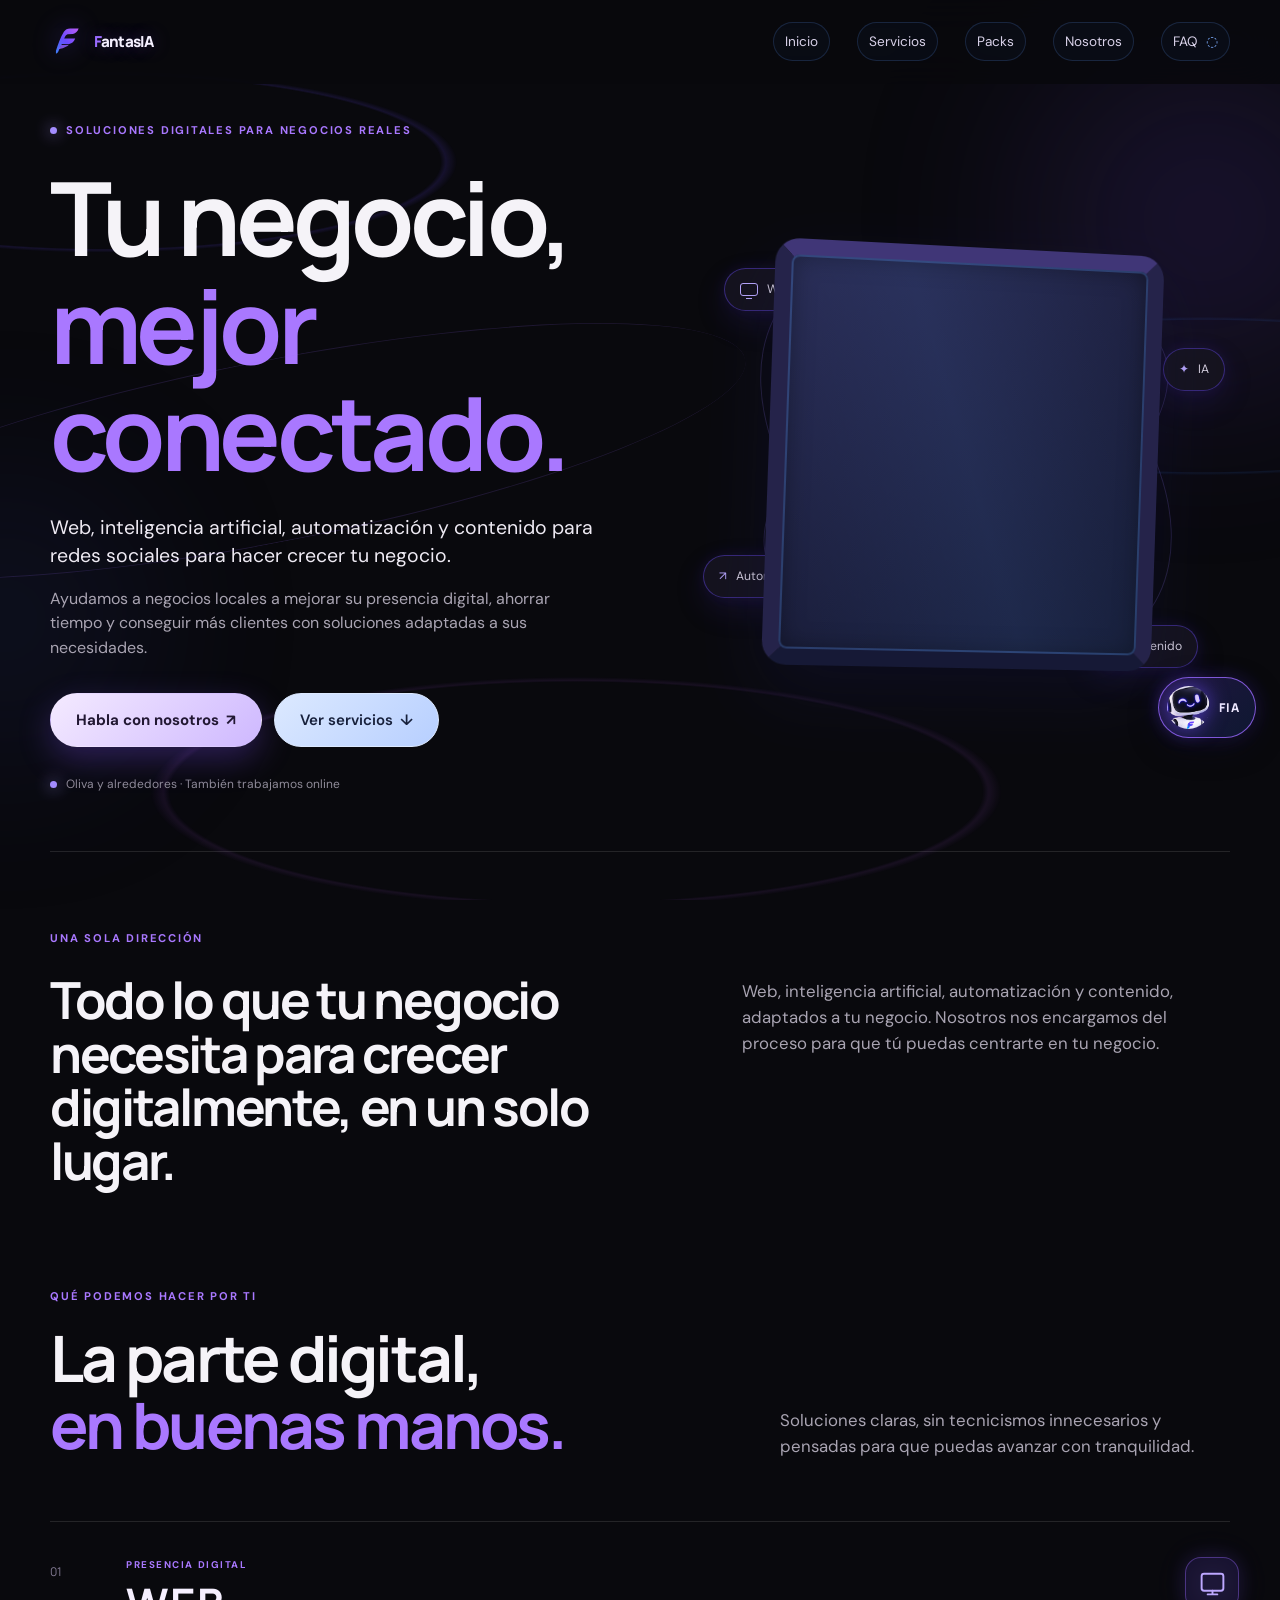
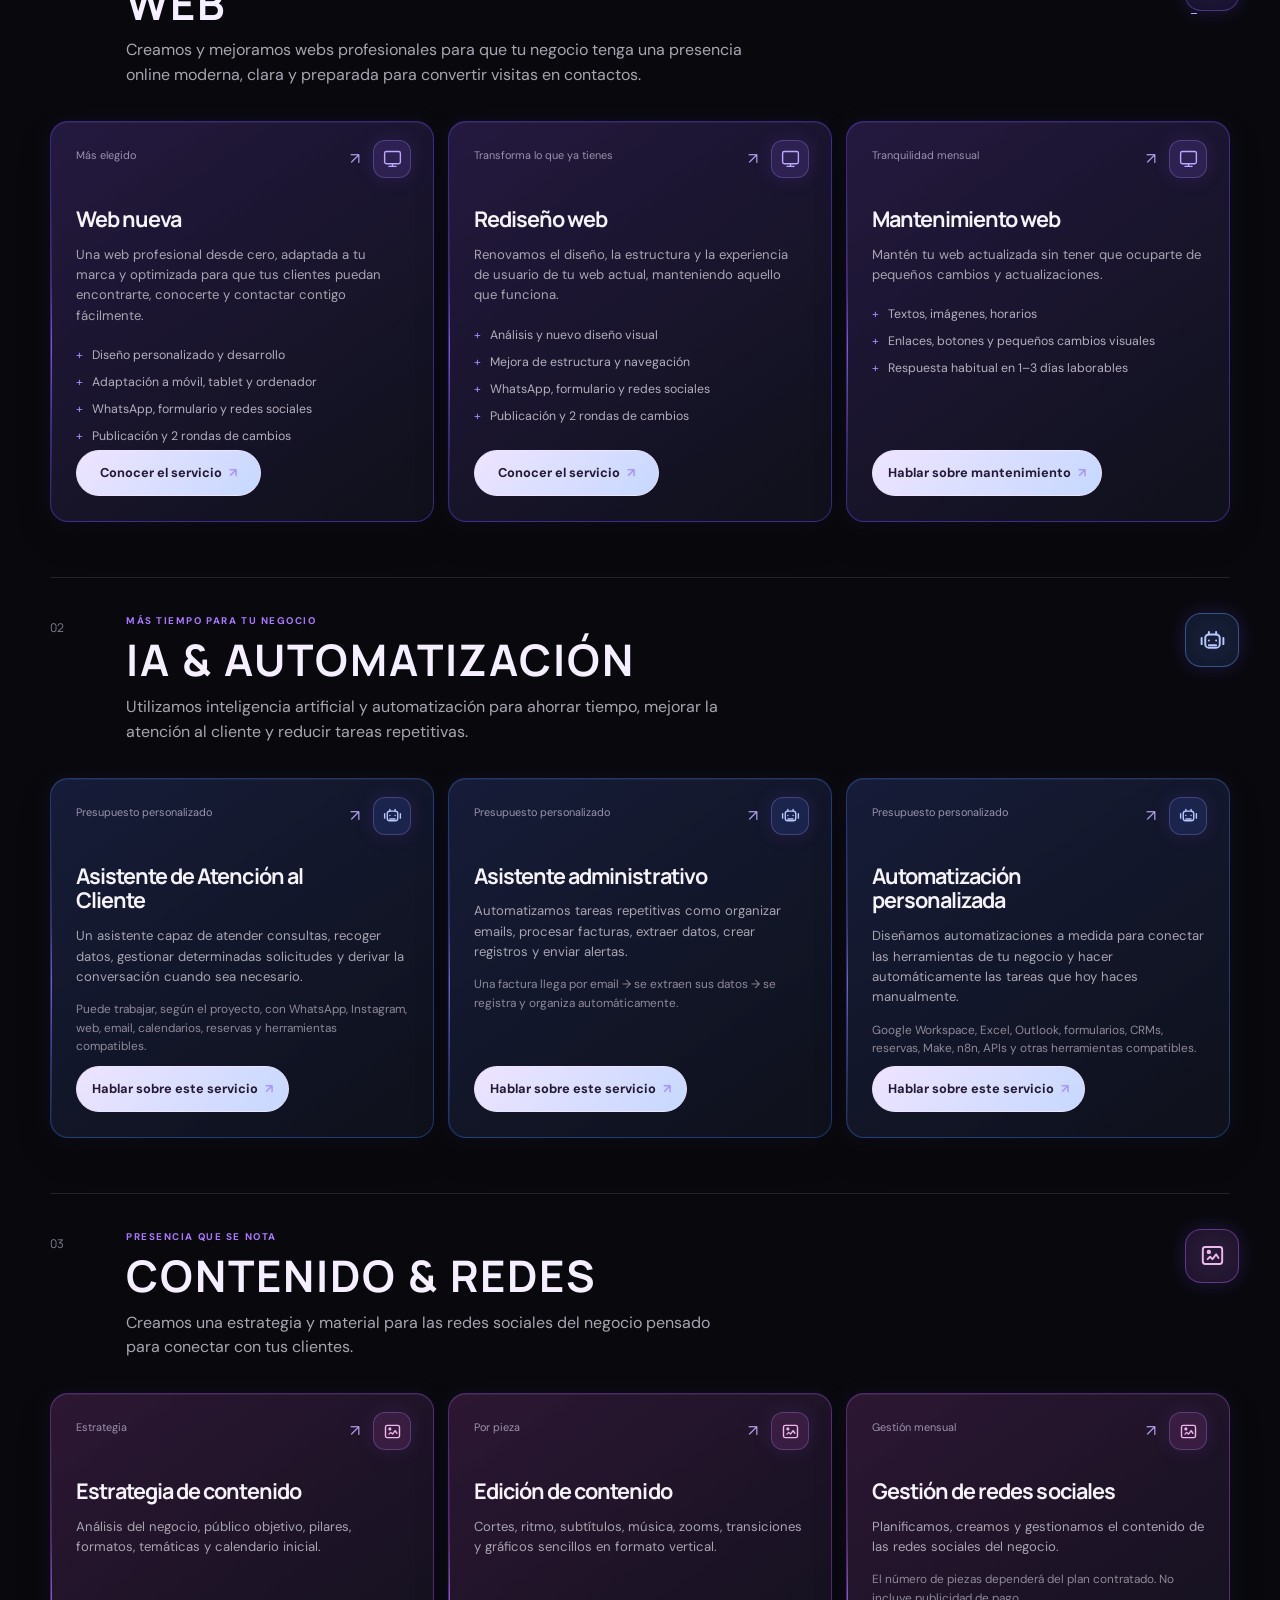
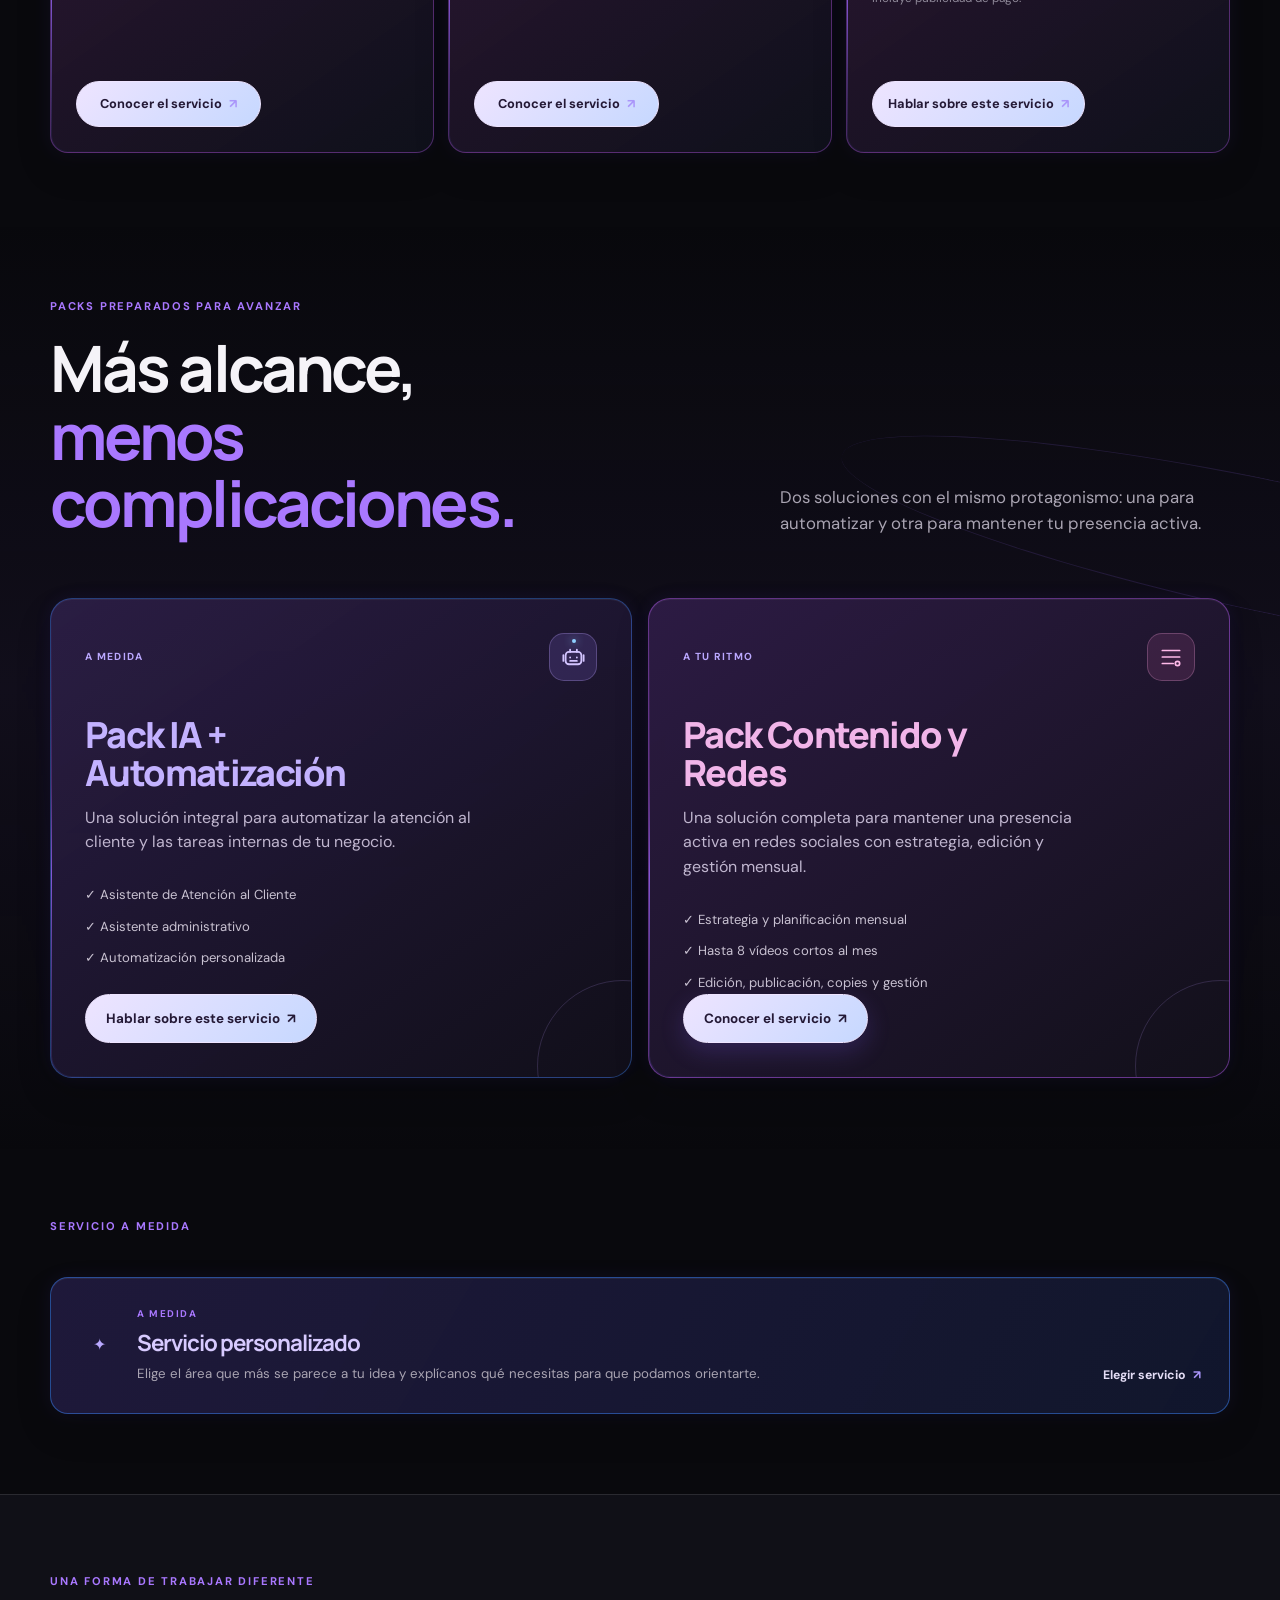
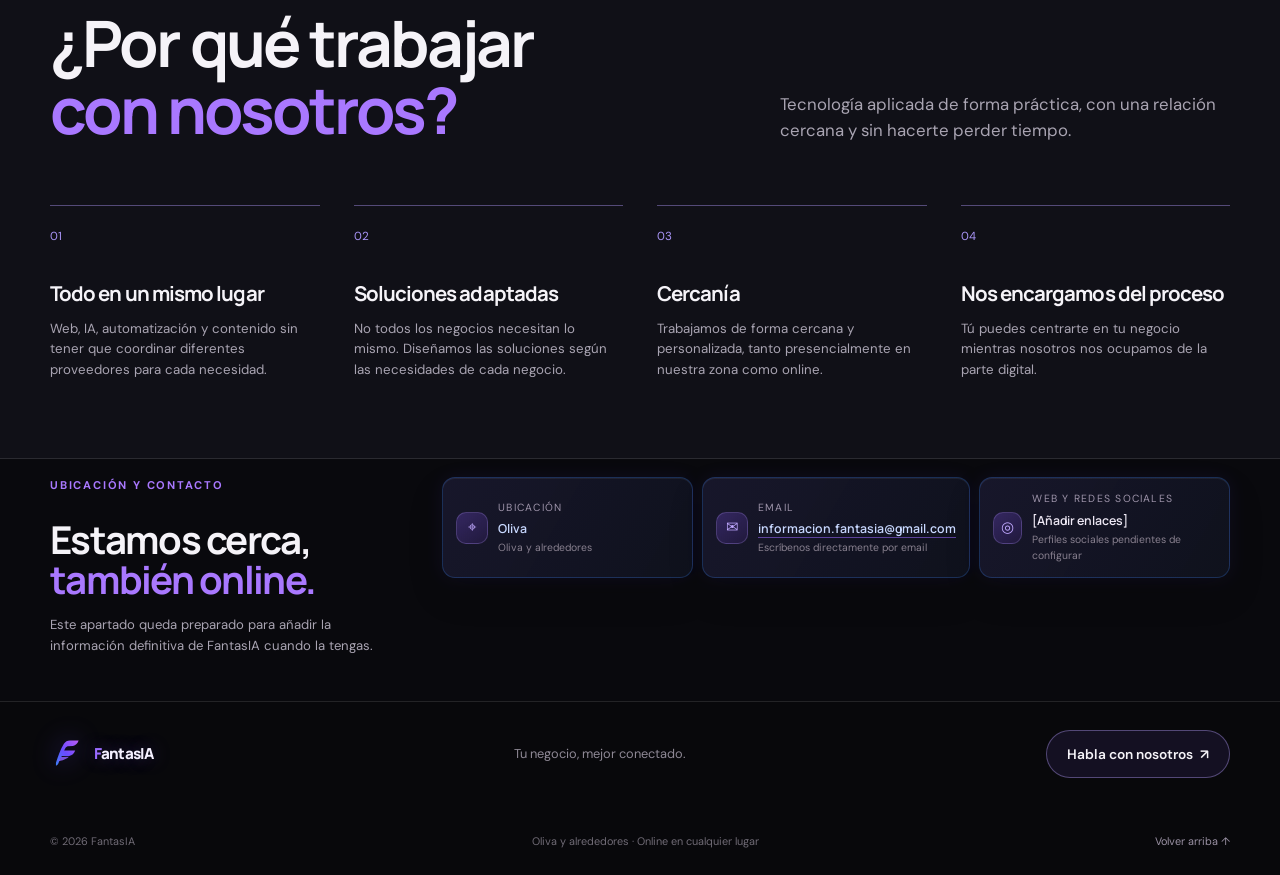
==== commit 48b810aa: "Pulir textos para la versión escaparate" ====
--- a/index.html
+++ b/index.html
@@ -89,7 +89,7 @@
           <div class="card-grid card-grid--three">
           <article class="service-card featured-card"><div class="card-meta"><span>Más elegido</span><span class="card-arrow">↗</span></div><h4>Web nueva</h4><p>Una web profesional desde cero, adaptada a tu marca y optimizada para que tus clientes puedan encontrarte, conocerte y contactar contigo fácilmente.</p><div class="price">599 <small>€</small></div><ul><li>Diseño personalizado y desarrollo</li><li>Adaptación a móvil, tablet y ordenador</li><li>WhatsApp, formulario y redes sociales</li><li>Publicación y 2 rondas de cambios</li></ul><a class="text-link" href="contacto.html">Conocer el servicio <span>↗</span></a></article>
             <article class="service-card"><div class="card-meta"><span>Transforma lo que ya tienes</span><span class="card-arrow">↗</span></div><h4>Rediseño web</h4><p>Renovamos el diseño, la estructura y la experiencia de usuario de tu web actual, manteniendo aquello que funciona.</p><div class="price">499 <small>€</small></div><ul><li>Análisis y nuevo diseño visual</li><li>Mejora de estructura y navegación</li><li>WhatsApp, formulario y redes sociales</li><li>Publicación y 2 rondas de cambios</li></ul><a class="text-link" href="contacto.html">Conocer el servicio <span>↗</span></a></article>
-            <article class="service-card"><div class="card-meta"><span>Tranquilidad mensual</span><span class="card-arrow">↗</span></div><h4>Mantenimiento web</h4><p>Mantén tu web actualizada sin tener que ocuparte de pequeños cambios y actualizaciones.</p><div class="price">49 <small>€/mes</small></div><ul><li>Textos, imágenes, precios y horarios</li><li>Enlaces, botones y pequeños cambios visuales</li><li>Respuesta habitual en 1–3 días laborables</li></ul><a class="text-link" href="contacto.html">Hablar sobre mantenimiento <span>↗</span></a></article>
+            <article class="service-card"><div class="card-meta"><span>Tranquilidad mensual</span><span class="card-arrow">↗</span></div><h4>Mantenimiento web</h4><p>Mantén tu web actualizada sin tener que ocuparte de pequeños cambios y actualizaciones.</p><div class="price">49 <small>€/mes</small></div><ul><li>Textos, imágenes, horarios</li><li>Enlaces, botones y pequeños cambios visuales</li><li>Respuesta habitual en 1–3 días laborables</li></ul><a class="text-link" href="contacto.html">Hablar sobre mantenimiento <span>↗</span></a></article>
           </div>
           <p class="scope-note">Las webs estándar no incluyen tienda online, carrito, venta de productos, pagos online, Stripe ni funcionalidades complejas. Para estos proyectos preparamos un presupuesto personalizado.</p>
         </div>
@@ -113,7 +113,7 @@
         </div>
       </section>
 
-      <section class="packs-section" id="packs"><div class="container reveal"><div class="section-heading"><div><p class="eyebrow">Packs preparados para avanzar</p><h2>Más alcance,<br /><em>menos complicaciones.</em></h2></div><p class="section-intro">Dos soluciones con el mismo protagonismo: una para automatizar y otra para mantener tu presencia activa.</p></div><div class="packs-grid"><article class="pack-card pack-card--ai"><div class="pack-card-head"><span class="pack-tag">A medida</span><span class="pack-mark">✦</span></div><h3>Pack IA + Automatización</h3><p>Una solución integral para automatizar la atención al cliente y las tareas internas de tu negocio.</p><div class="pack-card-price">Presupuesto personalizado</div><div class="pack-list"><div>✓ Asistente de Atención al Cliente</div><div>✓ Asistente administrativo</div><div>✓ Automatización personalizada</div></div><a class="button button-light quote-link" data-quote="Pack IA + Automatización" href="https://wa.me/34615987988">Hablar sobre este servicio <span>↗</span></a></article><article class="pack-card pack-card--content"><div class="pack-card-head"><span class="pack-tag">Precio cerrado</span><span class="pack-mark">◈</span></div><h3>Pack Contenido y Redes</h3><p>Una solución completa para mantener una presencia activa en redes sociales con estrategia, edición y gestión mensual.</p><div class="pack-card-price">799 <small>€/mes</small></div><div class="pack-list"><div>✓ Estrategia y planificación mensual</div><div>✓ Hasta 8 vídeos cortos al mes</div><div>✓ Edición, publicación, copies y gestión</div></div><a class="button button-primary" href="contacto.html">Conocer el servicio <span>↗</span></a></article></div><p class="scope-note">Los hasta 8 vídeos mensuales están incluidos dentro del precio del pack. No incluye publicidad de pago.</p></div></section>
+      <section class="packs-section" id="packs"><div class="container reveal"><div class="section-heading"><div><p class="eyebrow">Packs preparados para avanzar</p><h2>Más alcance,<br /><em>menos complicaciones.</em></h2></div><p class="section-intro">Dos soluciones con el mismo protagonismo: una para automatizar y otra para mantener tu presencia activa.</p></div><div class="packs-grid"><article class="pack-card pack-card--ai"><div class="pack-card-head"><span class="pack-tag">A medida</span><span class="pack-mark">✦</span></div><h3>Pack IA + Automatización</h3><p>Una solución integral para automatizar la atención al cliente y las tareas internas de tu negocio.</p><div class="pack-card-price">Presupuesto personalizado</div><div class="pack-list"><div>✓ Asistente de Atención al Cliente</div><div>✓ Asistente administrativo</div><div>✓ Automatización personalizada</div></div><a class="button button-light quote-link" data-quote="Pack IA + Automatización" href="https://wa.me/34615987988">Hablar sobre este servicio <span>↗</span></a></article><article class="pack-card pack-card--content"><div class="pack-card-head"><span class="pack-tag">A TU RITMO</span><span class="pack-mark">◈</span></div><h3>Pack Contenido y Redes</h3><p>Una solución completa para mantener una presencia activa en redes sociales con estrategia, edición y gestión mensual.</p><div class="pack-card-price">799 <small>€/mes</small></div><div class="pack-list"><div>✓ Estrategia y planificación mensual</div><div>✓ Hasta 8 vídeos cortos al mes</div><div>✓ Edición, publicación, copies y gestión</div></div><a class="button button-primary" href="contacto.html">Conocer el servicio <span>↗</span></a></article></div><p class="scope-note">Los hasta 8 vídeos mensuales están incluidos dentro del precio del pack. No incluye publicidad de pago.</p></div></section>
 
       <section class="pricing-section container reveal"><div class="section-kicker">SERVICIO A MEDIDA</div><div class="custom-price-box"><span class="icon icon-spark">✦</span><div><p class="area-label">A medida</p><h3>Servicio personalizado</h3><p>Elige el área que más se parece a tu idea y explícanos qué necesitas para que podamos orientarte.</p></div><a class="text-link" href="personalizado.html">Elegir servicio <span>↗</span></a></div></section>
 
--- a/compact.css
+++ b/compact.css
@@ -40,3 +40,5 @@
 @keyframes background-drift{from{background-position:0 0,100% 0,50% 0}to{background-position:2% 3%,97% 5%,48% 2%}}
 @media(max-width:720px){.location-section{grid-template-columns:1fr;gap:18px}.location-grid{grid-template-columns:1fr}.location-item{padding:11px 13px}.fia-assistant{right:50%;bottom:16%;transform:translateX(50%)}.fia-panel{right:50%;transform:translateX(50%)}.fia-launcher{padding-right:13px}.hero-visual .visual-card{min-height:330px}}
 @media(max-width:720px){.hero{padding-bottom:55px}.hero-visual{height:390px}.intro-section,.section,.packs-section,.pricing-section,.benefits-section,.process-section,.contact-section{padding-top:58px;padding-bottom:58px}.location-section{padding-bottom:60px}}
+/* Fase escaparate: presentamos los servicios sin precios ni formularios. */
+.price,.custom-price,.price-prefix,.pack-card-price,.scope-note,.contact-form,.custom-form{display:none!important}
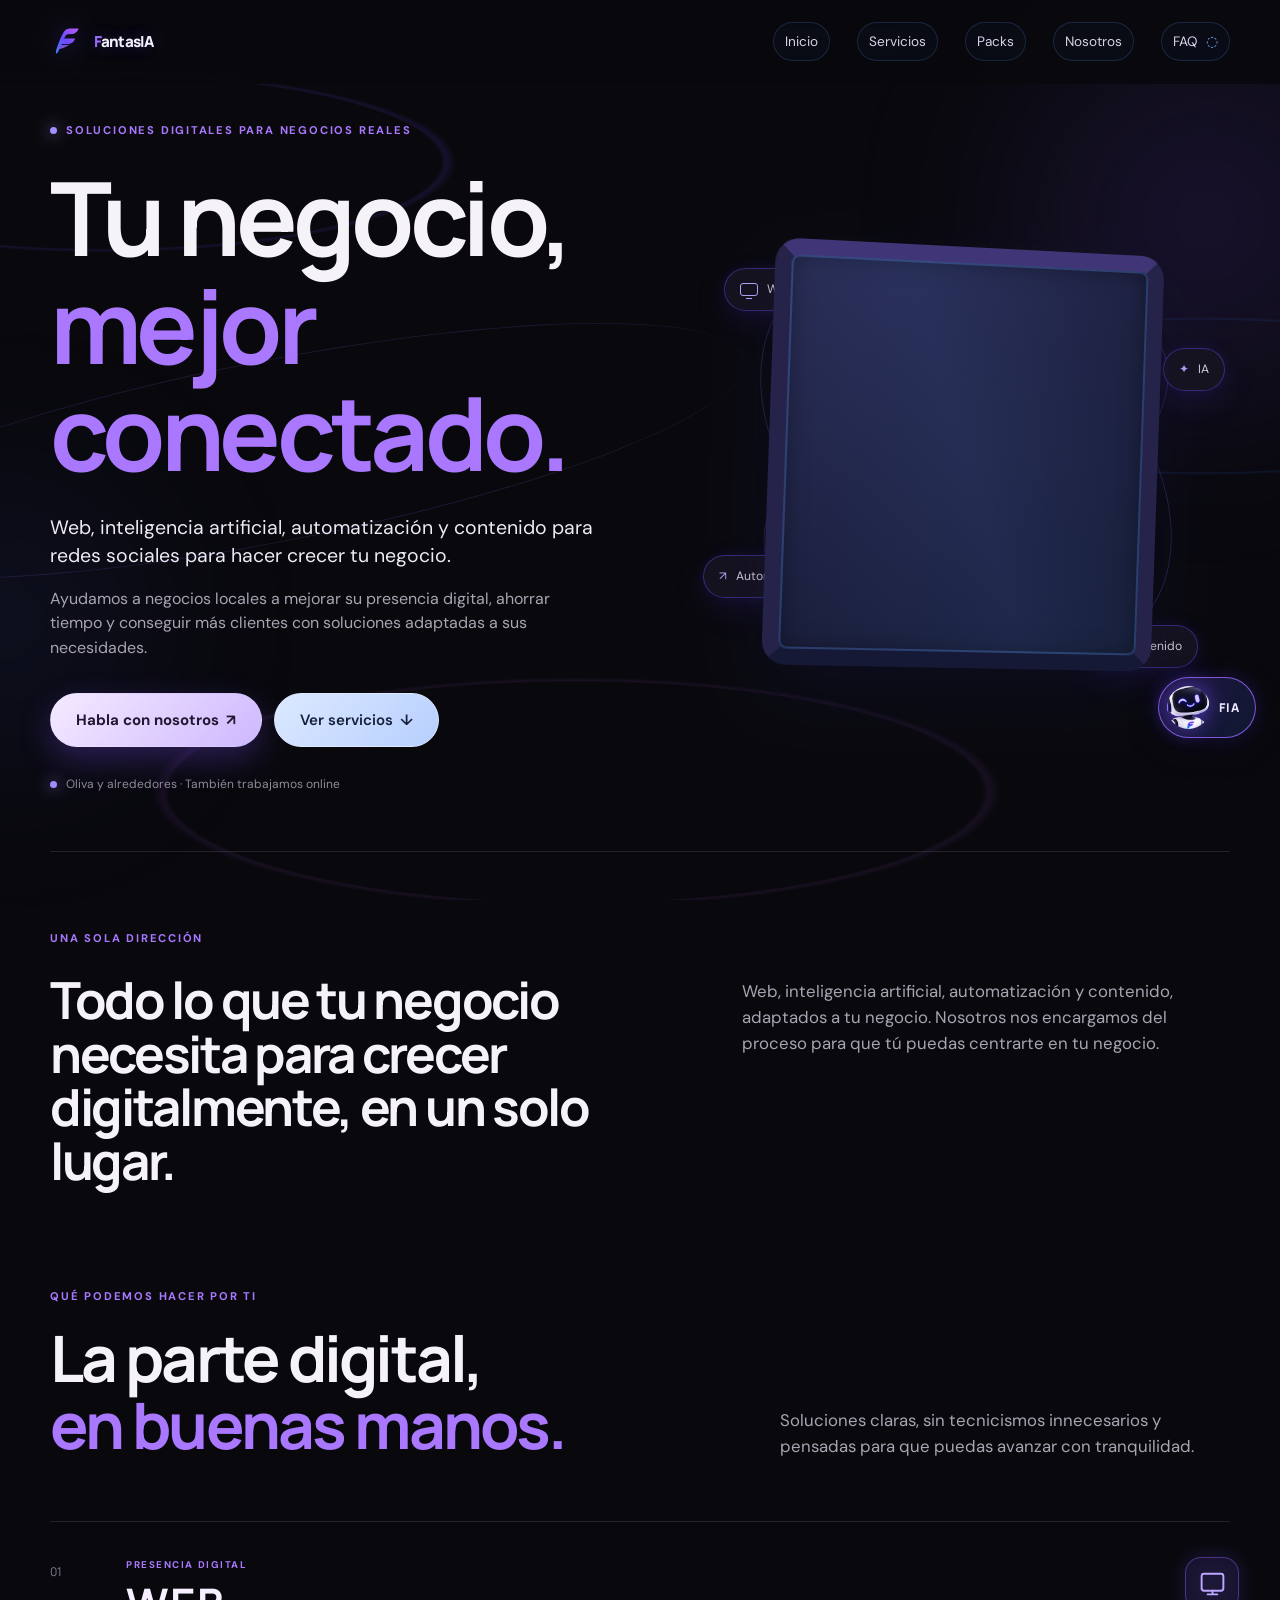
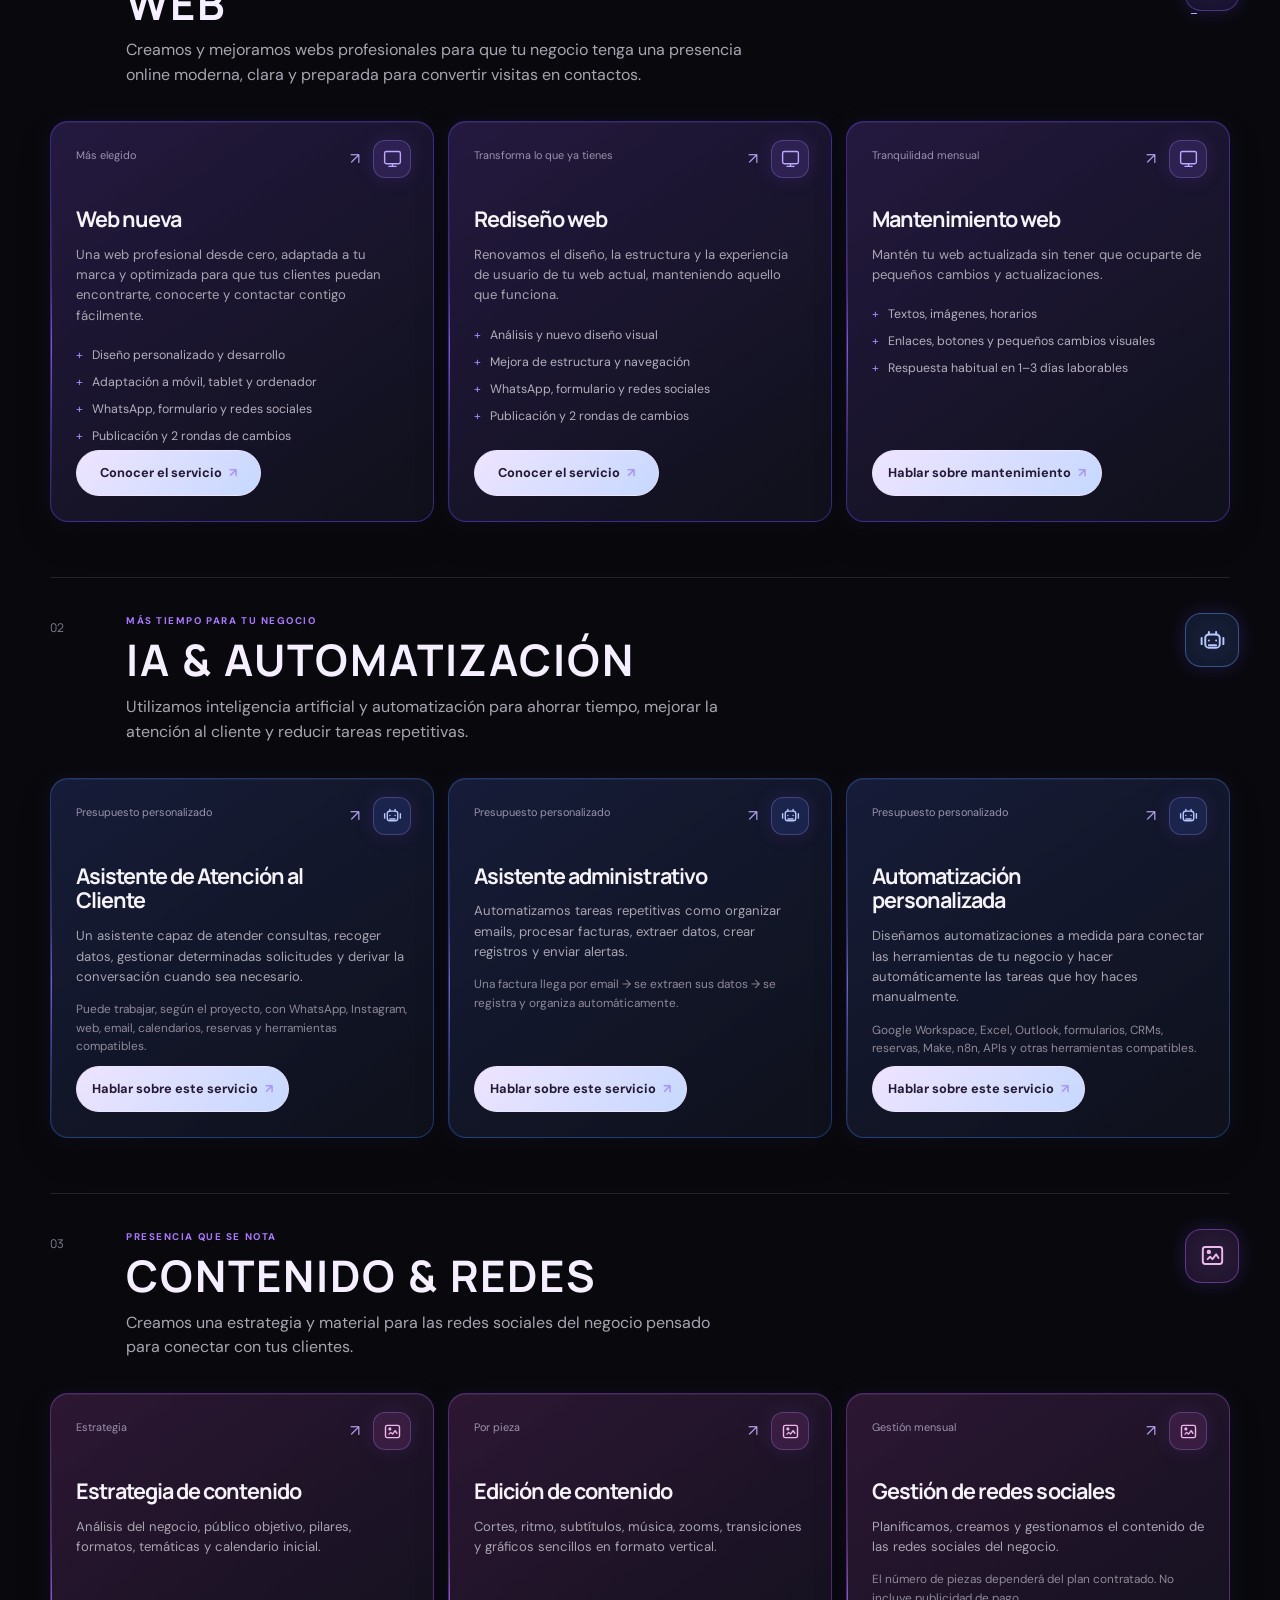
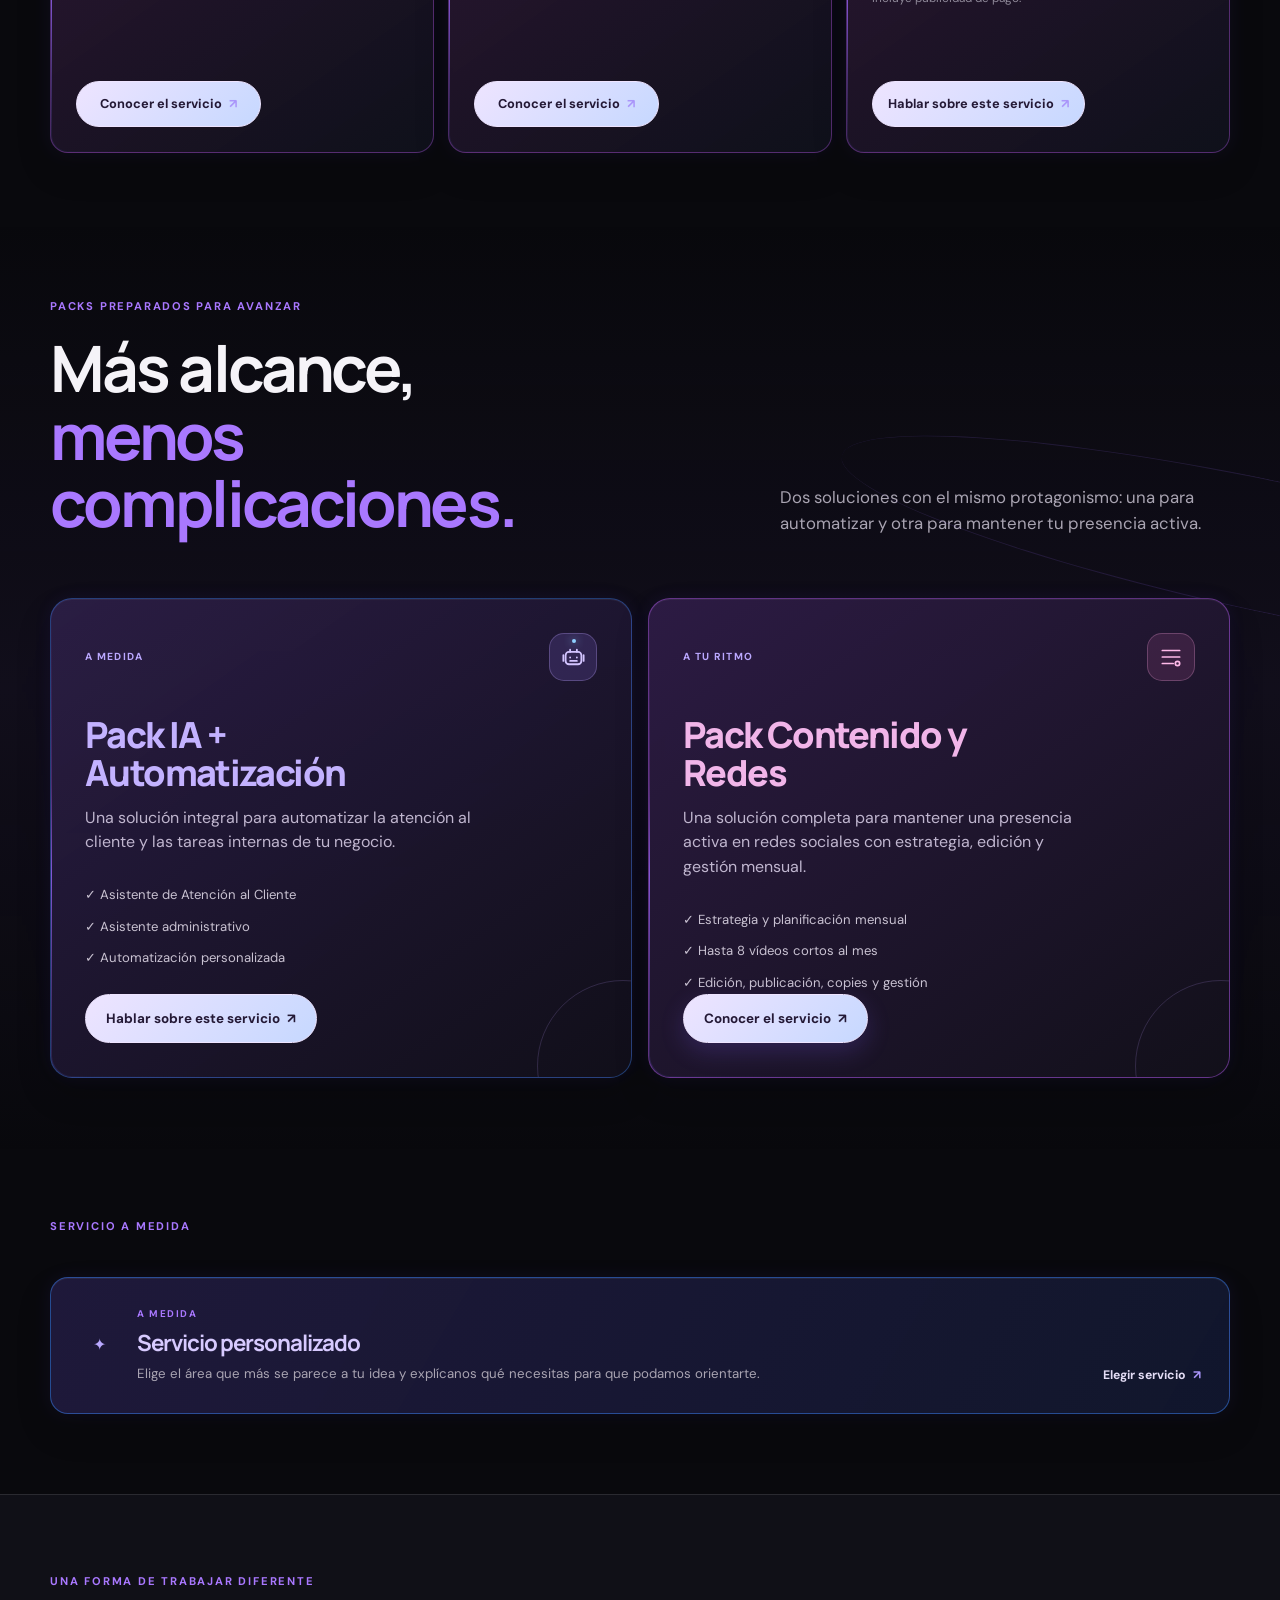
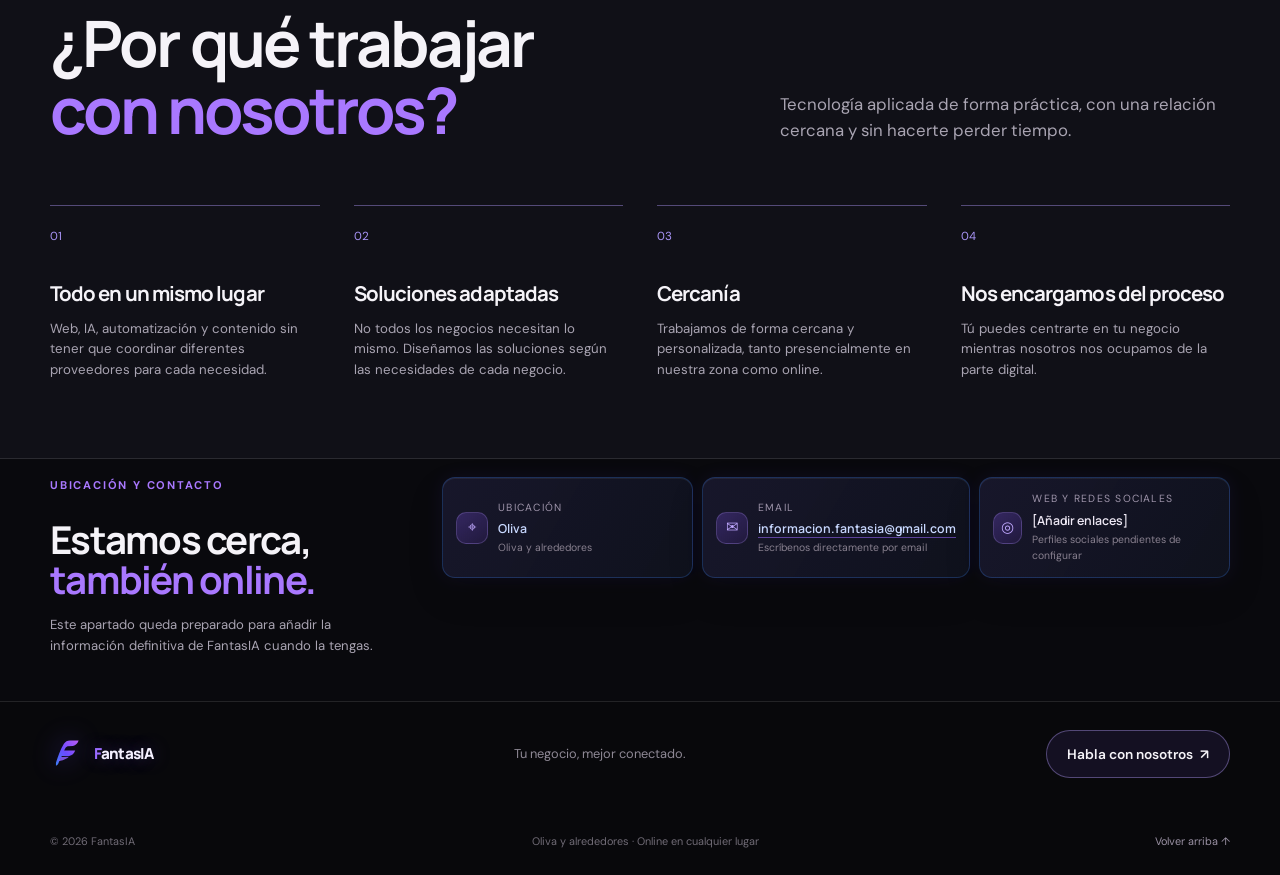
==== commit 9fd8ea1f: "Corrige formulario de reservas web" ====
--- a/index.html
+++ b/index.html
@@ -139,3 +139,42 @@
     <script src="script.js"></script>
   </body>
 </html>
+
+<script>
+(function () {
+  function pad(n) { return String(n).padStart(2, '0'); }
+  function slotsFor(date) {
+    const day = date.getDay();
+    const weekend = day === 0 || day === 6;
+    const start = weekend ? 11 * 60 : ((day === 2 || day === 4) ? 15 * 60 + 15 : 14 * 60);
+    const end = weekend ? 20 * 60 : 22 * 60;
+    const slots = [];
+    for (let m = start; m + 30 <= end; m += 30) slots.push(pad(Math.floor(m / 60)) + ':' + pad(m % 60));
+    return slots;
+  }
+  function patchBookingForm() {
+    const oldForm = document.querySelector('.service-modal .booking-form');
+    if (!oldForm || oldForm.dataset.phonePatch === '1') return;
+    const form = oldForm.cloneNode(false);
+    form.dataset.phonePatch = '1';
+    form.hidden = false;
+    form.innerHTML = '<label>Nombre<input name="name" required autocomplete="name"></label><label>Prefijo<input name="prefix" list="fia-country-prefixes" value="+34" required inputmode="tel"><datalist id="fia-country-prefixes"><option value="+34">España</option><option value="+33">Francia</option><option value="+351">Portugal</option><option value="+44">Reino Unido</option><option value="+49">Alemania</option><option value="+39">Italia</option><option value="+1">Estados Unidos / Canadá</option><option value="+52">México</option><option value="+54">Argentina</option><option value="+57">Colombia</option><option value="+58">Venezuela</option><option value="+61">Australia</option></datalist></label><label>Número de teléfono<input name="phone" type="tel" required inputmode="tel" autocomplete="tel" placeholder="615 987 988"></label><label>Día<select name="date" required></select></label><label>Hora<select name="time" required></select></label><button class="service-action service-action--confirm" type="submit">Confirmar solicitud</button><p class="booking-note">Duración: 30 minutos · Antelación mínima: 1 día.</p>';
+    oldForm.replaceWith(form);
+    const date = form.querySelector('[name=date]');
+    const time = form.querySelector('[name=time]');
+    const fillTimes = () => { time.innerHTML = slotsFor(new Date(date.value + 'T12:00:00')).map(s => '<option value="' + s + '">' + s + '</option>').join(''); };
+    for (let i = 1; i <= 60; i++) { const d = new Date(); d.setHours(12, 0, 0, 0); d.setDate(d.getDate() + i); const o = document.createElement('option'); o.value = d.toISOString().slice(0, 10); o.textContent = new Intl.DateTimeFormat('es-ES', {weekday:'long', day:'numeric', month:'long'}).format(d); date.appendChild(o); }
+    date.addEventListener('change', fillTimes); fillTimes();
+    form.addEventListener('submit', async function (event) {
+      event.preventDefault();
+      const data = new FormData(form); const day = String(data.get('date')); const hour = String(data.get('time')); const phone = String(data.get('prefix')).trim() + ' ' + String(data.get('phone')).trim(); const service = document.querySelector('#service-modal-title')?.textContent.replace(/^Conoce\s+/, '') || 'servicio';
+      const message = 'SOLICITUD DE RESERVA WEB. Servicio: ' + service + '. Nombre del cliente: ' + data.get('name') + '. Teléfono: ' + phone + '. Fecha solicitada: ' + day + ' a las ' + hour + '. Duración: 30 minutos. Comprueba disponibilidad real en Google Calendar y el límite de 2 reservas diarias. Si está libre, crea el evento con título EXACTAMENTE igual al nombre del cliente y añade el servicio y teléfono en la descripción. Después, envía a Víctor una notificación especial por WhatsApp con: Hola, he reservado el día ' + day + ' a las ' + hour + '. Cliente: ' + data.get('name') + '. Teléfono: ' + phone + '. No confirmes la reserva hasta que el calendario confirme el evento.';
+      const status = document.querySelector('.service-modal__status'); if (status) status.textContent = 'Comprobando disponibilidad…';
+      if (typeof window.askFia === 'function') await window.askFia(message);
+      if (status) status.textContent = 'Solicitud enviada. FIA confirmará la reserva cuando el calendario la valide.';
+      form.reset(); form.querySelector('[name=prefix]').value = '+34';
+    });
+  }
+  document.addEventListener('click', function (event) { if (event.target.closest('[data-service-action="booking"]')) setTimeout(patchBookingForm, 50); });
+})();
+</script>
--- a/finish.css
+++ b/finish.css
@@ -1,2 +1,7 @@
 /* Final contrast, spacing and FantasIA blue-violet details. */
 body:after{content:"";position:fixed;inset:0;pointer-events:none;z-index:-1;opacity:.5;background:radial-gradient(ellipse 44% 16% at 8% 18%,transparent 62%,rgba(106,75,255,.13) 63%,transparent 64%),radial-gradient(ellipse 42% 14% at 94% 44%,transparent 62%,rgba(59,130,246,.1) 63%,transparent 64%),radial-gradient(ellipse 52% 20% at 45% 88%,transparent 63%,rgba(184,92,246,.08) 64%,transparent 65%);background-size:100% 100%}.service-card{background:linear-gradient(145deg,rgba(34,27,54,.96),rgba(15,16,25,.98));border-color:rgba(106,75,255,.24);box-shadow:inset 0 1px rgba(255,255,255,.035),0 16px 35px rgba(0,0,0,.13)}.service-area:nth-of-type(2) .service-card{border-color:rgba(106,75,255,.42);background:linear-gradient(145deg,rgba(47,31,83,.72),rgba(15,17,27,.98))}.service-area:nth-of-type(3) .service-card{border-color:rgba(59,130,246,.34);background:linear-gradient(145deg,rgba(29,38,78,.68),rgba(15,17,27,.98))}.service-area:nth-of-type(4) .service-card{border-color:rgba(184,92,246,.34);background:linear-gradient(145deg,rgba(67,31,75,.62),rgba(15,17,27,.98))}.service-card:hover{border-color:#6a4bff;box-shadow:0 18px 45px rgba(59,39,126,.24),0 0 0 1px rgba(59,130,246,.12)}.card-grid--four .service-card{min-height:0}.card-grid--four .text-link{margin-top:22px}.custom-price-box{border-color:rgba(59,130,246,.5);background:linear-gradient(120deg,rgba(39,31,76,.72),rgba(18,24,48,.9));box-shadow:inset 0 1px rgba(255,255,255,.06),0 16px 35px rgba(34,23,93,.14)}.custom-price-box h3{color:#d7caff}.wide-pack{border-color:rgba(59,130,246,.45);background:linear-gradient(110deg,rgba(39,29,77,.9),rgba(17,26,54,.96))}.pack-card{border-color:rgba(59,130,246,.4);box-shadow:inset 0 1px rgba(255,255,255,.06),0 18px 38px rgba(24,19,70,.2)}.pack-card--content{border-color:rgba(184,92,246,.45)}.pack-card:hover{transform:translateY(-5px);border-color:#6a4bff}.text-link,.button,.main-nav a,.back-link,.whatsapp-link,.footer-bottom a{position:relative}.text-link,.back-link{font-weight:700}.text-link:focus-visible,.button:focus-visible,.main-nav a:focus-visible,.back-link:focus-visible,.whatsapp-link:focus-visible{outline:2px solid #3b82f6;outline-offset:4px}.main-nav a:not(.nav-cta){padding:10px 2px}.main-nav a:not(.nav-cta):after{content:"";position:absolute;left:2px;right:2px;bottom:3px;height:1px;background:linear-gradient(90deg,#6a4bff,#3b82f6);transform:scaleX(0);transform-origin:left;transition:transform .25s}.main-nav a:not(.nav-cta):hover:after{transform:scaleX(1)}.whatsapp-link{padding:10px 14px 10px 8px;border:1px solid rgba(50,198,113,.35);border-radius:16px;background:rgba(50,198,113,.07)}.location-item{border-color:rgba(59,130,246,.26);background:linear-gradient(120deg,rgba(30,29,56,.7),rgba(16,19,31,.88))}.location-item:hover{border-color:rgba(106,75,255,.55)}@media(max-width:720px){.card-grid--four .service-card{min-height:0}.main-nav a:not(.nav-cta):after{display:none}.service-card .text-link{margin-top:20px}}
+
+
+/* Selector de contacto y reserva por servicio. */
+.service-modal{position:fixed;inset:0;z-index:1000;display:grid;place-items:center;padding:20px}.service-modal[hidden]{display:none}.service-modal__backdrop{position:absolute;inset:0;background:rgba(7,8,18,.72);backdrop-filter:blur(10px)}.service-modal__dialog{position:relative;width:min(560px,100%);max-height:min(90vh,760px);overflow:auto;padding:34px;border:1px solid rgba(140,112,255,.55);border-radius:28px;background:linear-gradient(145deg,rgba(36,27,70,.98),rgba(12,16,32,.98));box-shadow:0 28px 90px rgba(5,4,20,.55),0 0 0 1px rgba(59,130,246,.1);animation:service-modal-in .28s ease-out}.service-modal__dialog h2{margin:8px 0 10px;color:#f4f0ff}.service-modal__intro{color:#c8c6d9;margin:0 0 24px}.service-modal__close{position:absolute;top:14px;right:16px;border:0;background:transparent;color:#d7d1ff;font-size:30px;line-height:1;cursor:pointer}.service-modal__actions{display:grid;grid-template-columns:repeat(3,1fr);gap:12px}.service-action{border:1px solid transparent;border-radius:14px;padding:14px 12px;font:inherit;font-weight:800;cursor:pointer;transition:transform .2s ease,filter .2s ease,box-shadow .2s ease;color:#fff}.service-action:hover{transform:translateY(-2px);filter:brightness(1.1)}.service-action--whatsapp{background:#18b968;box-shadow:0 8px 24px rgba(24,185,104,.2)}.service-action--email{background:#3478e8;box-shadow:0 8px 24px rgba(52,120,232,.2)}.service-action--booking{background:linear-gradient(135deg,#7652ff,#b65de8);box-shadow:0 8px 24px rgba(118,82,255,.25)}.booking-form{display:grid;gap:14px}.booking-form label{display:grid;gap:7px;color:#e8e5f4;font-weight:700}.booking-form input,.booking-form select{width:100%;border:1px solid rgba(169,153,255,.35);border-radius:12px;padding:12px 13px;background:rgba(7,10,25,.75);color:#fff;font:inherit}.booking-form input:focus,.booking-form select:focus{outline:2px solid #5ea0ff;outline-offset:2px}.service-action--confirm{background:linear-gradient(135deg,#6a4bff,#3b82f6)}.booking-note,.service-modal__status{margin:0;color:#b9b6ca;font-size:.9rem}.service-modal__status{min-height:1.3em;margin-top:15px}.service-modal-open{overflow:hidden}.service-card .text-link{transition:color .2s ease,transform .2s ease}.service-card .text-link:hover{color:#9c8cff;transform:translateX(3px)}@keyframes service-modal-in{from{opacity:0;transform:translateY(12px) scale(.98)}to{opacity:1;transform:none}}@media(max-width:560px){.service-modal__dialog{padding:28px 20px;border-radius:22px}.service-modal__actions{grid-template-columns:1fr}.service-action{padding:13px}.service-modal__close{top:10px;right:12px}}
+.page-glow{animation:glow-drift 18s ease-in-out infinite alternate}.page-glow--two{animation-delay:-7s}@keyframes glow-drift{from{transform:translate3d(-1%,0,0) scale(1)}to{transform:translate3d(1%,1%,0) scale(1.04)}}
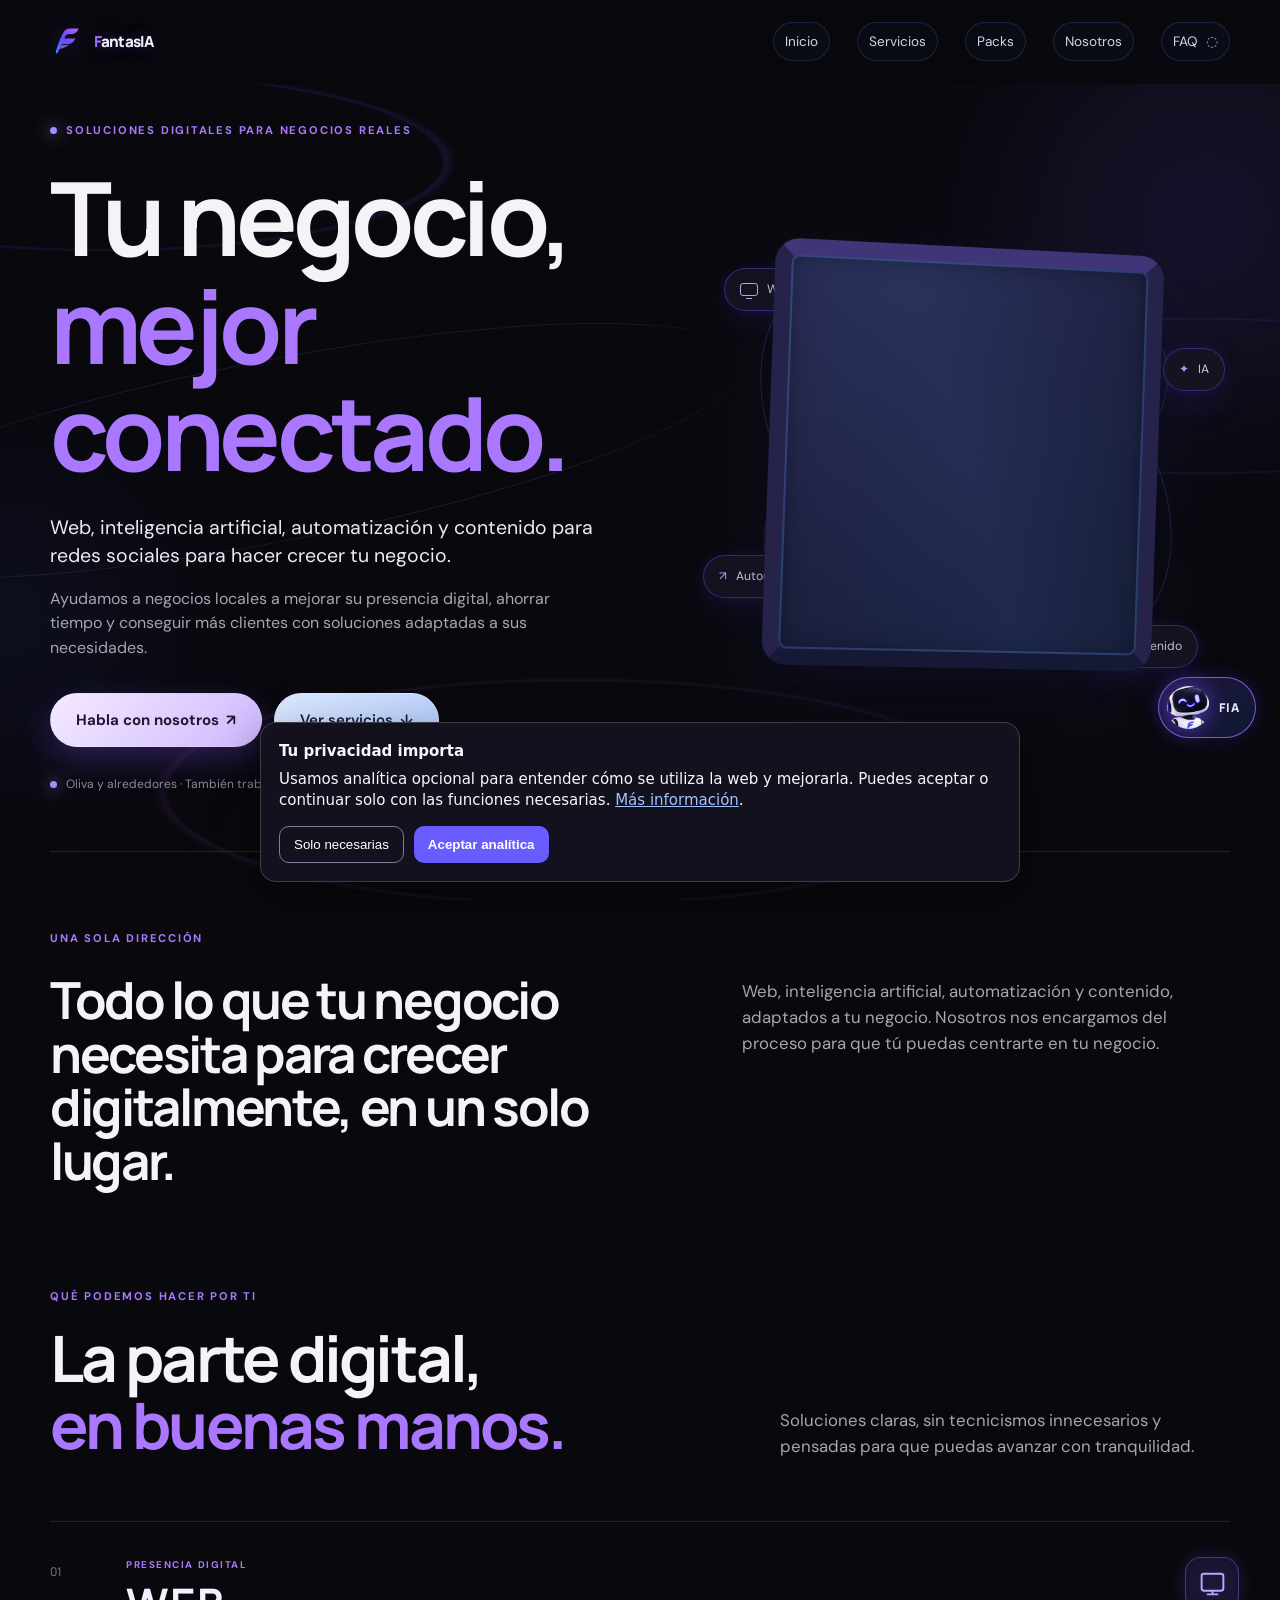
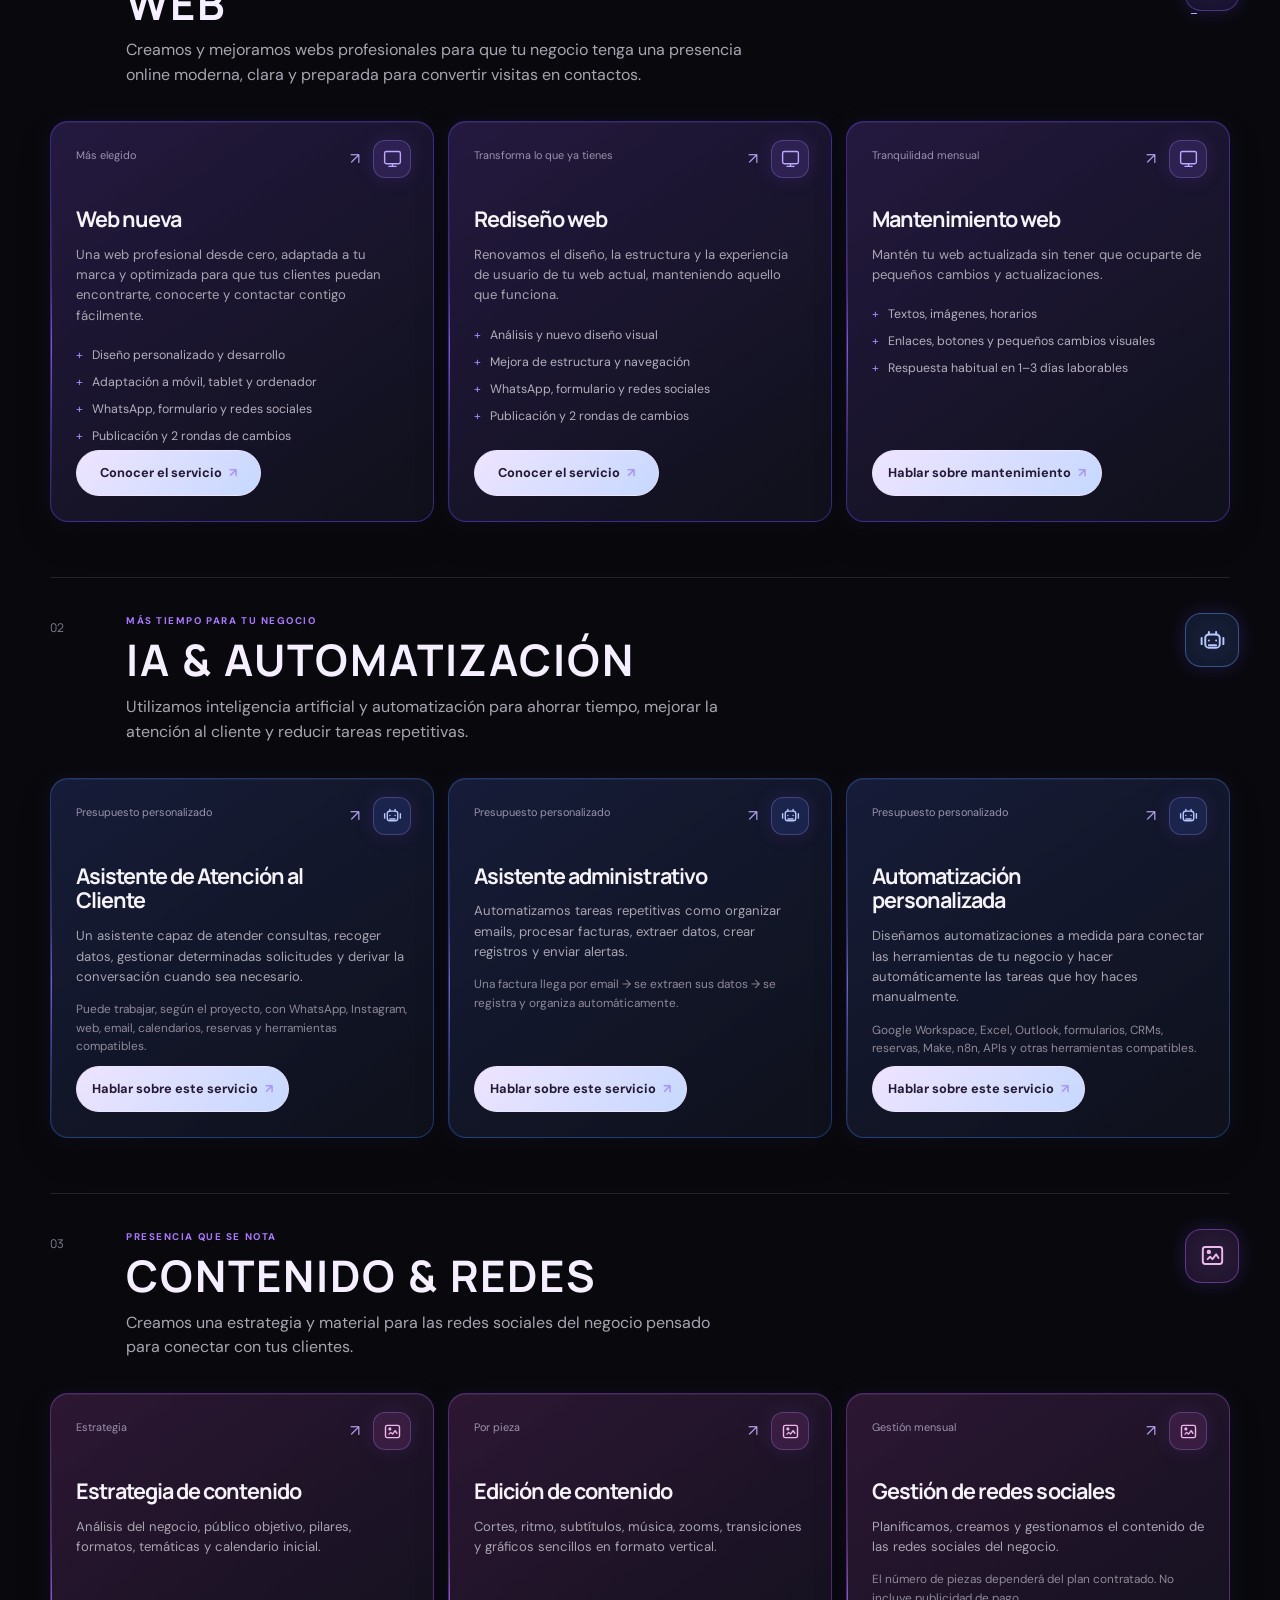
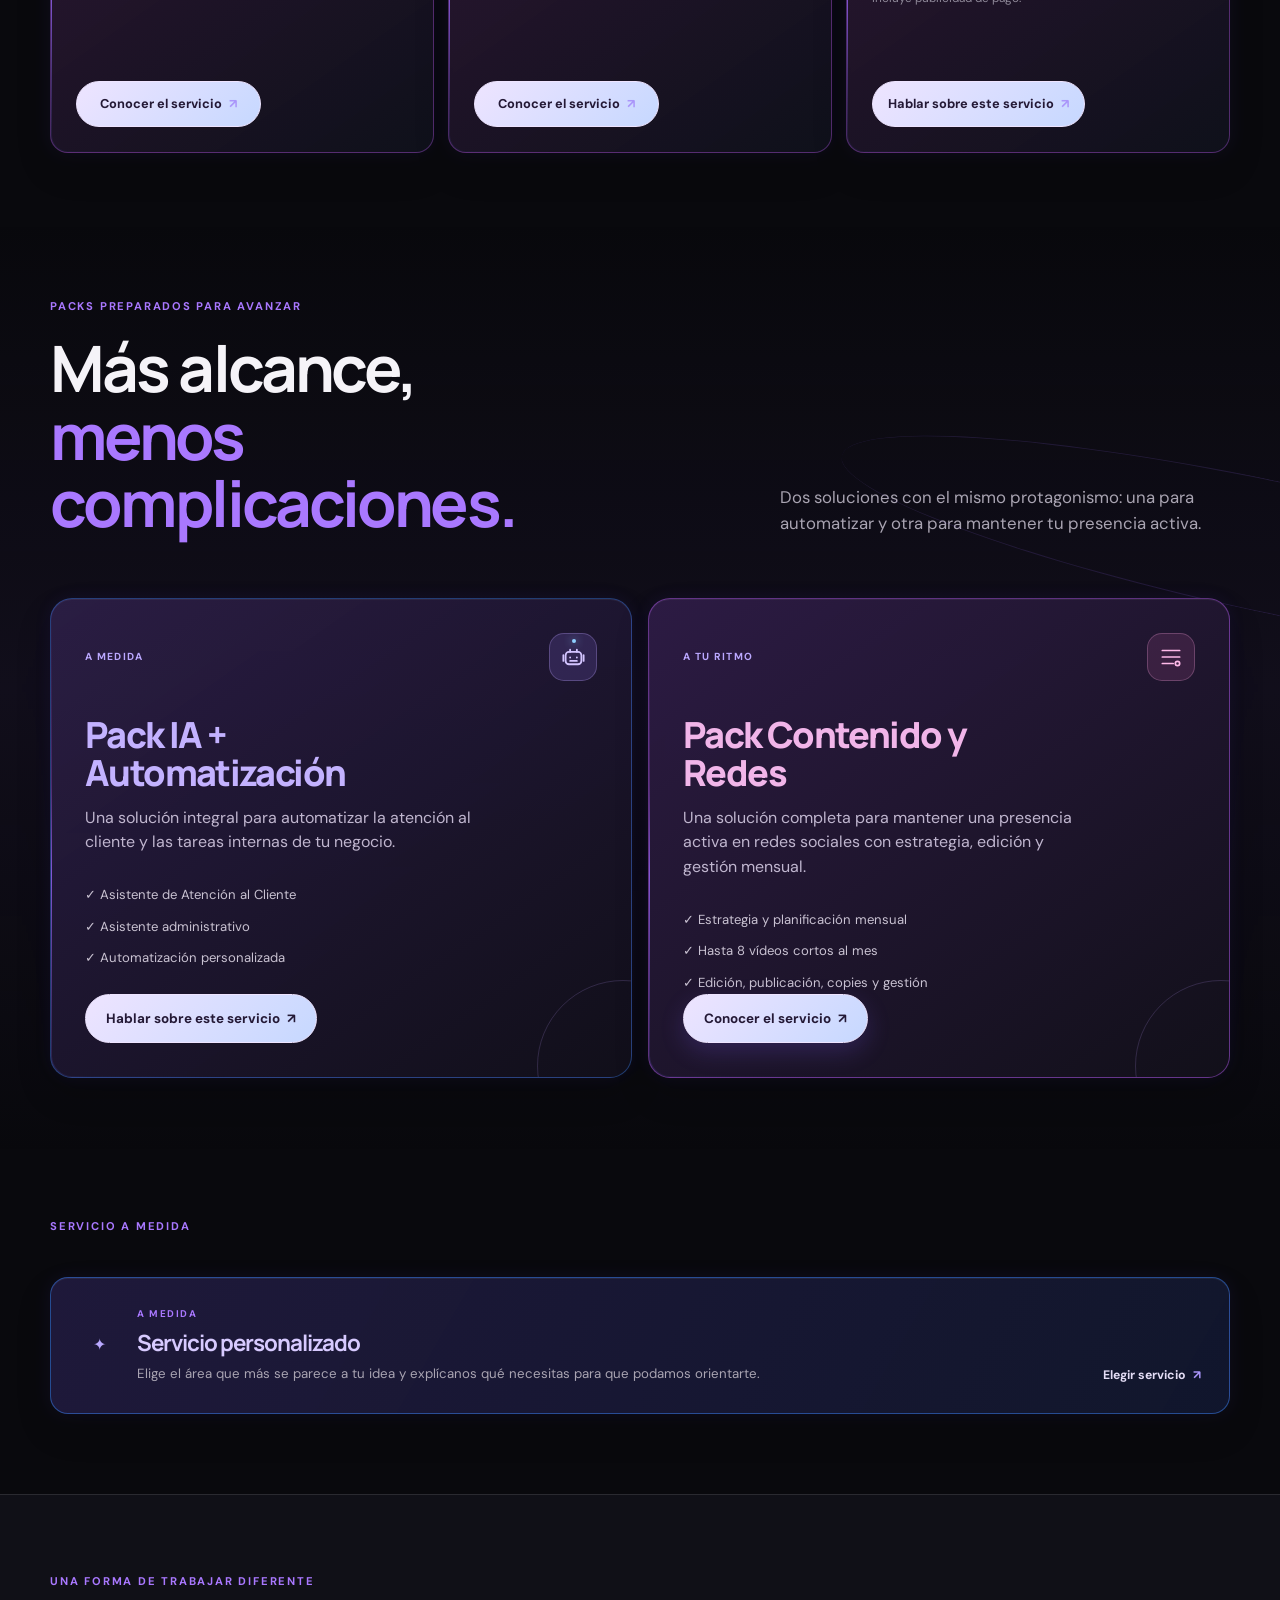
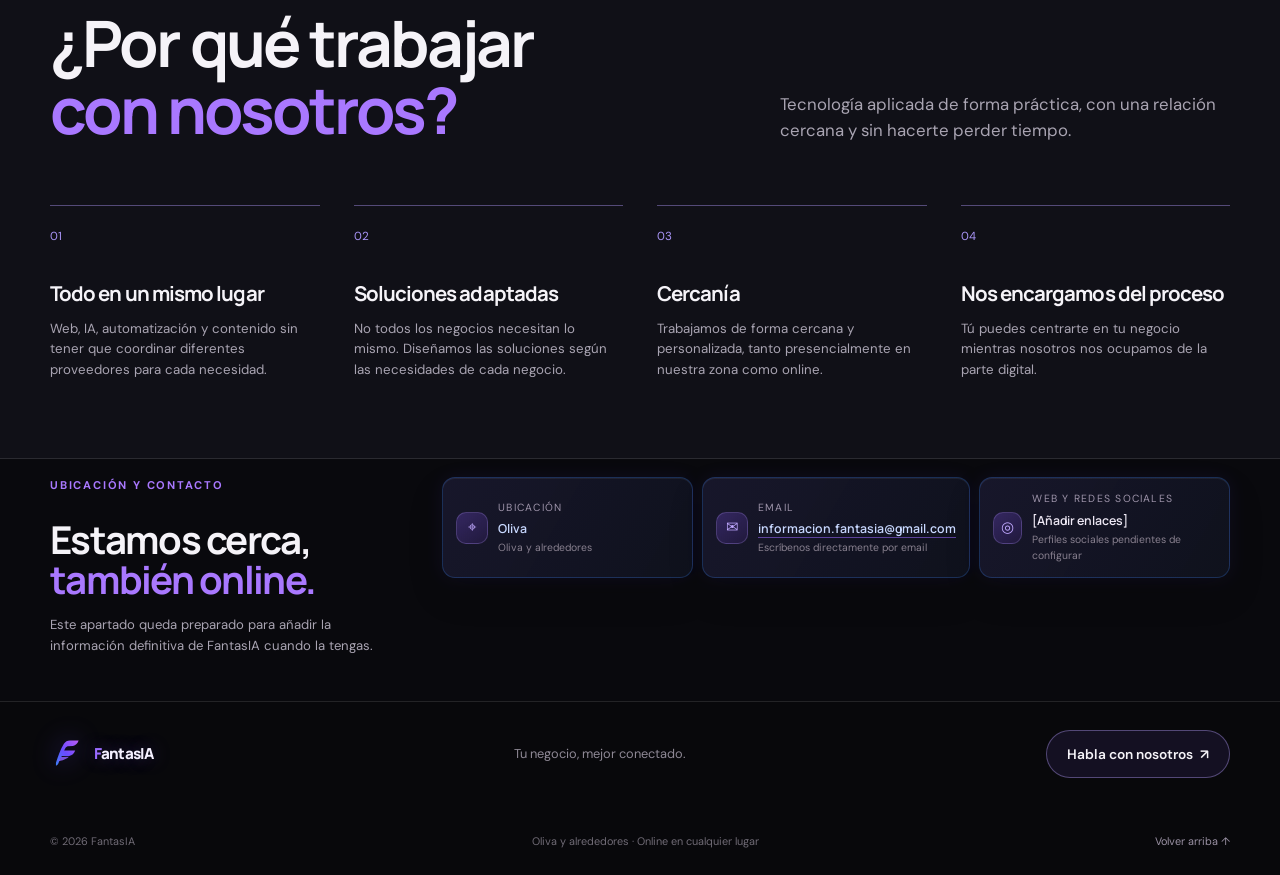
==== commit 9f26b5a9: "Add consent-based Google Analytics tracking" ====
--- a/index.html
+++ b/index.html
@@ -4,6 +4,7 @@
     <meta charset="UTF-8" />
     <meta name="viewport" content="width=device-width, initial-scale=1.0" />
     <meta name="description" content="FantasIA: webs, inteligencia artificial, automatización y contenido para negocios locales." />
+    <script src="analytics.js"></script>
     <title>FantasIA — Tu negocio, mejor conectado.</title>
     <link rel="preconnect" href="https://fonts.googleapis.com" />
     <link rel="preconnect" href="https://fonts.gstatic.com" crossorigin />
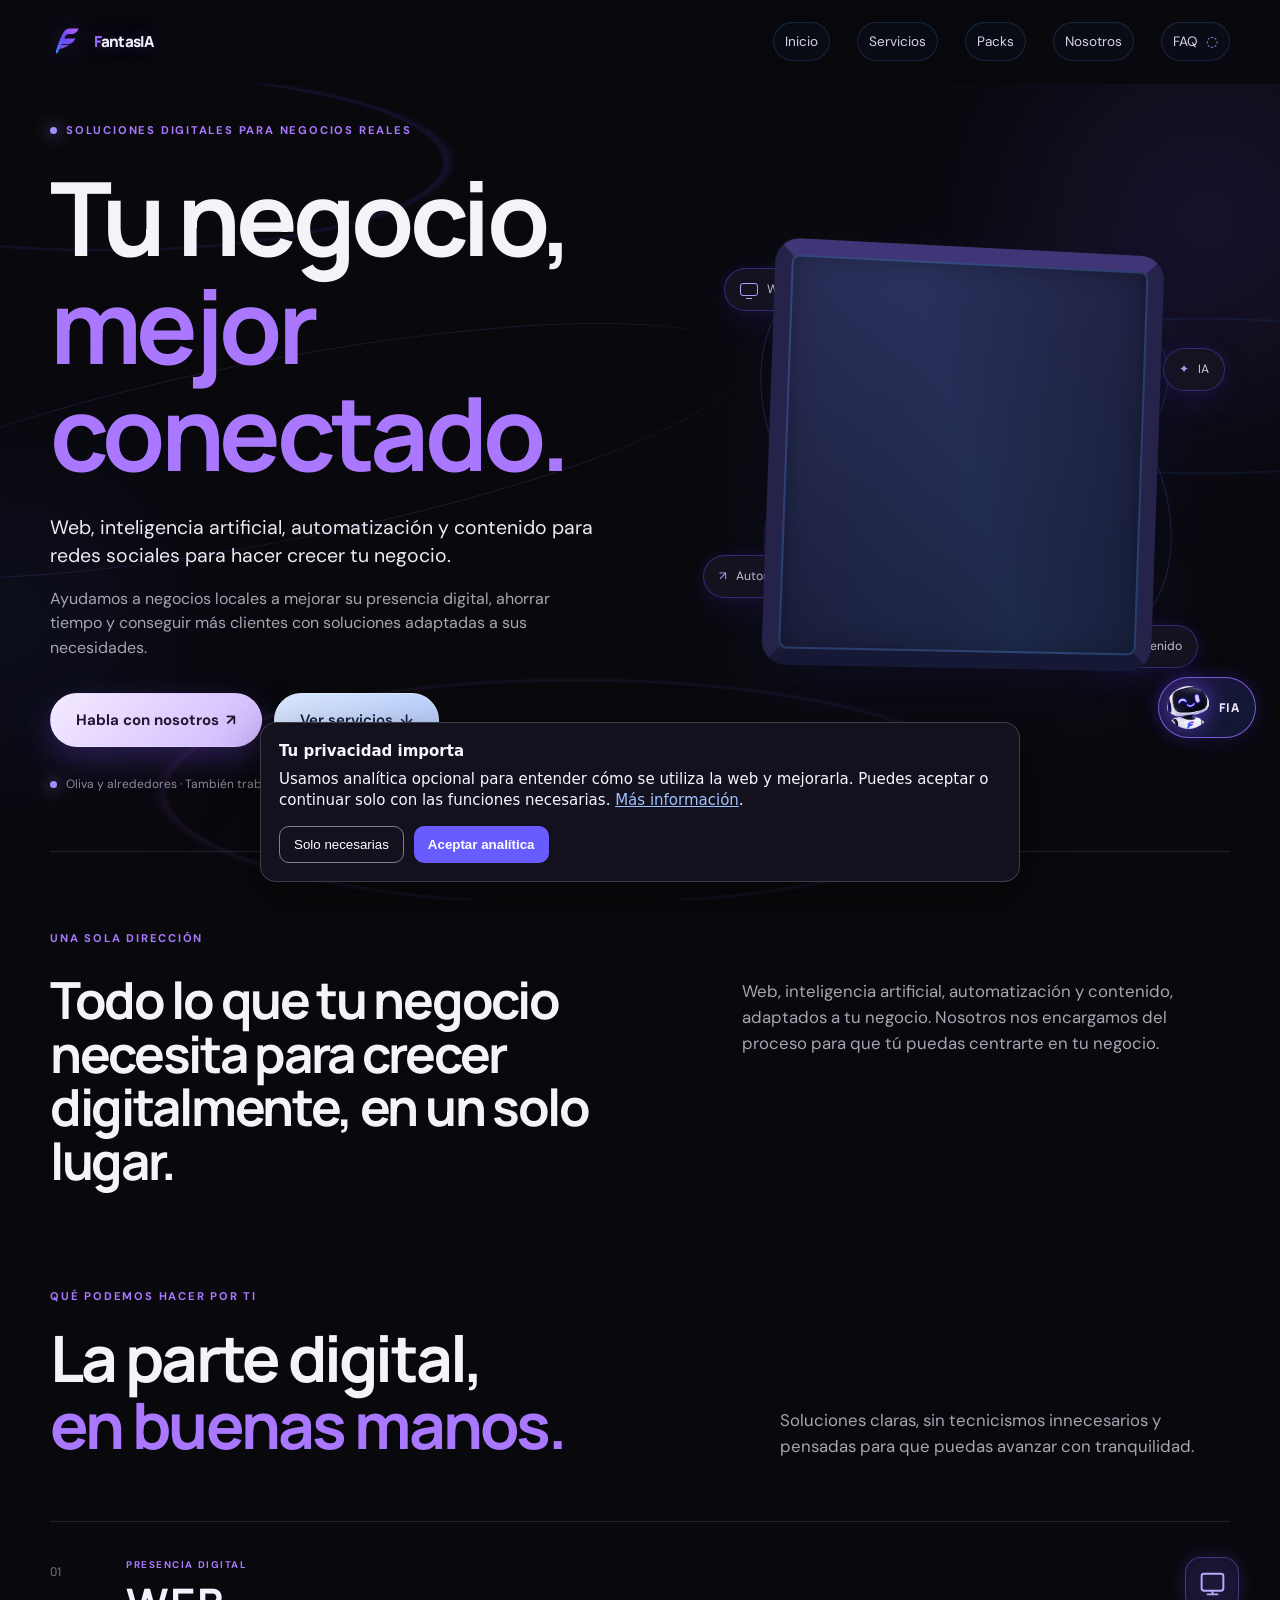
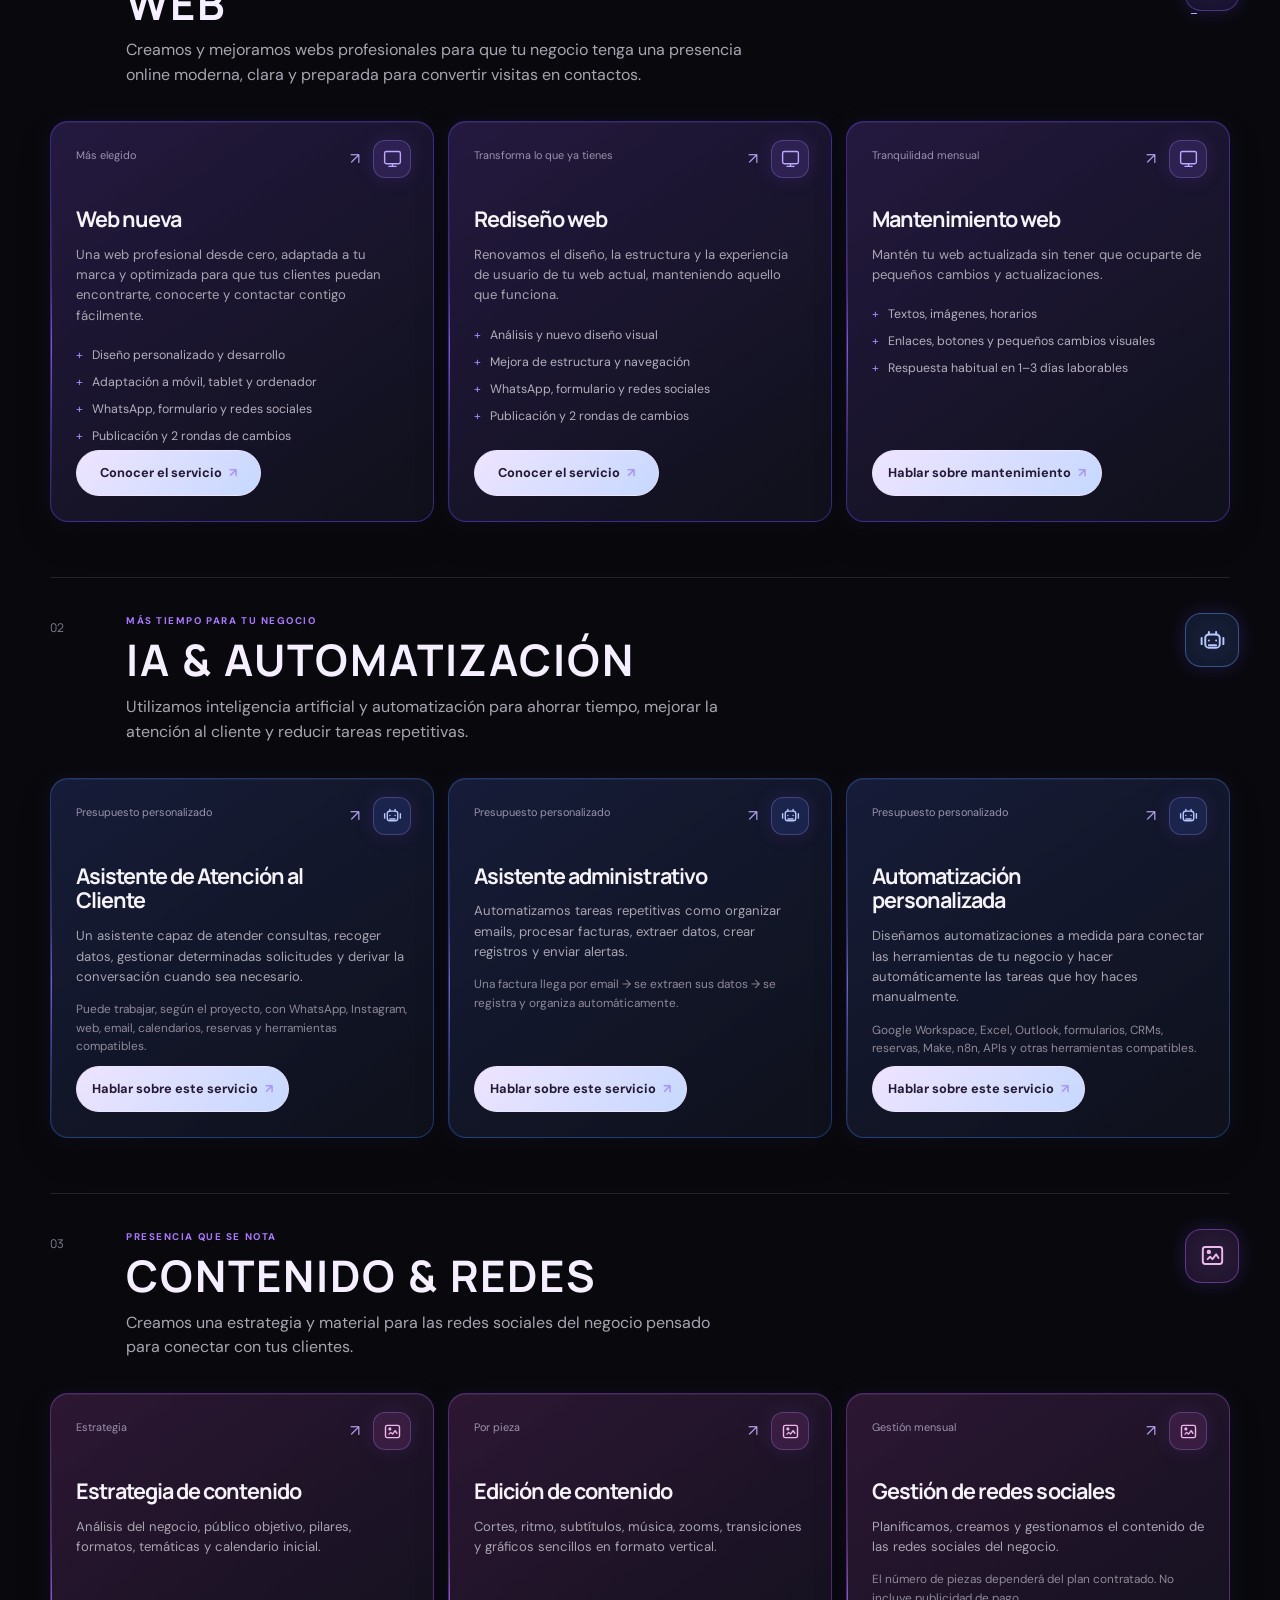
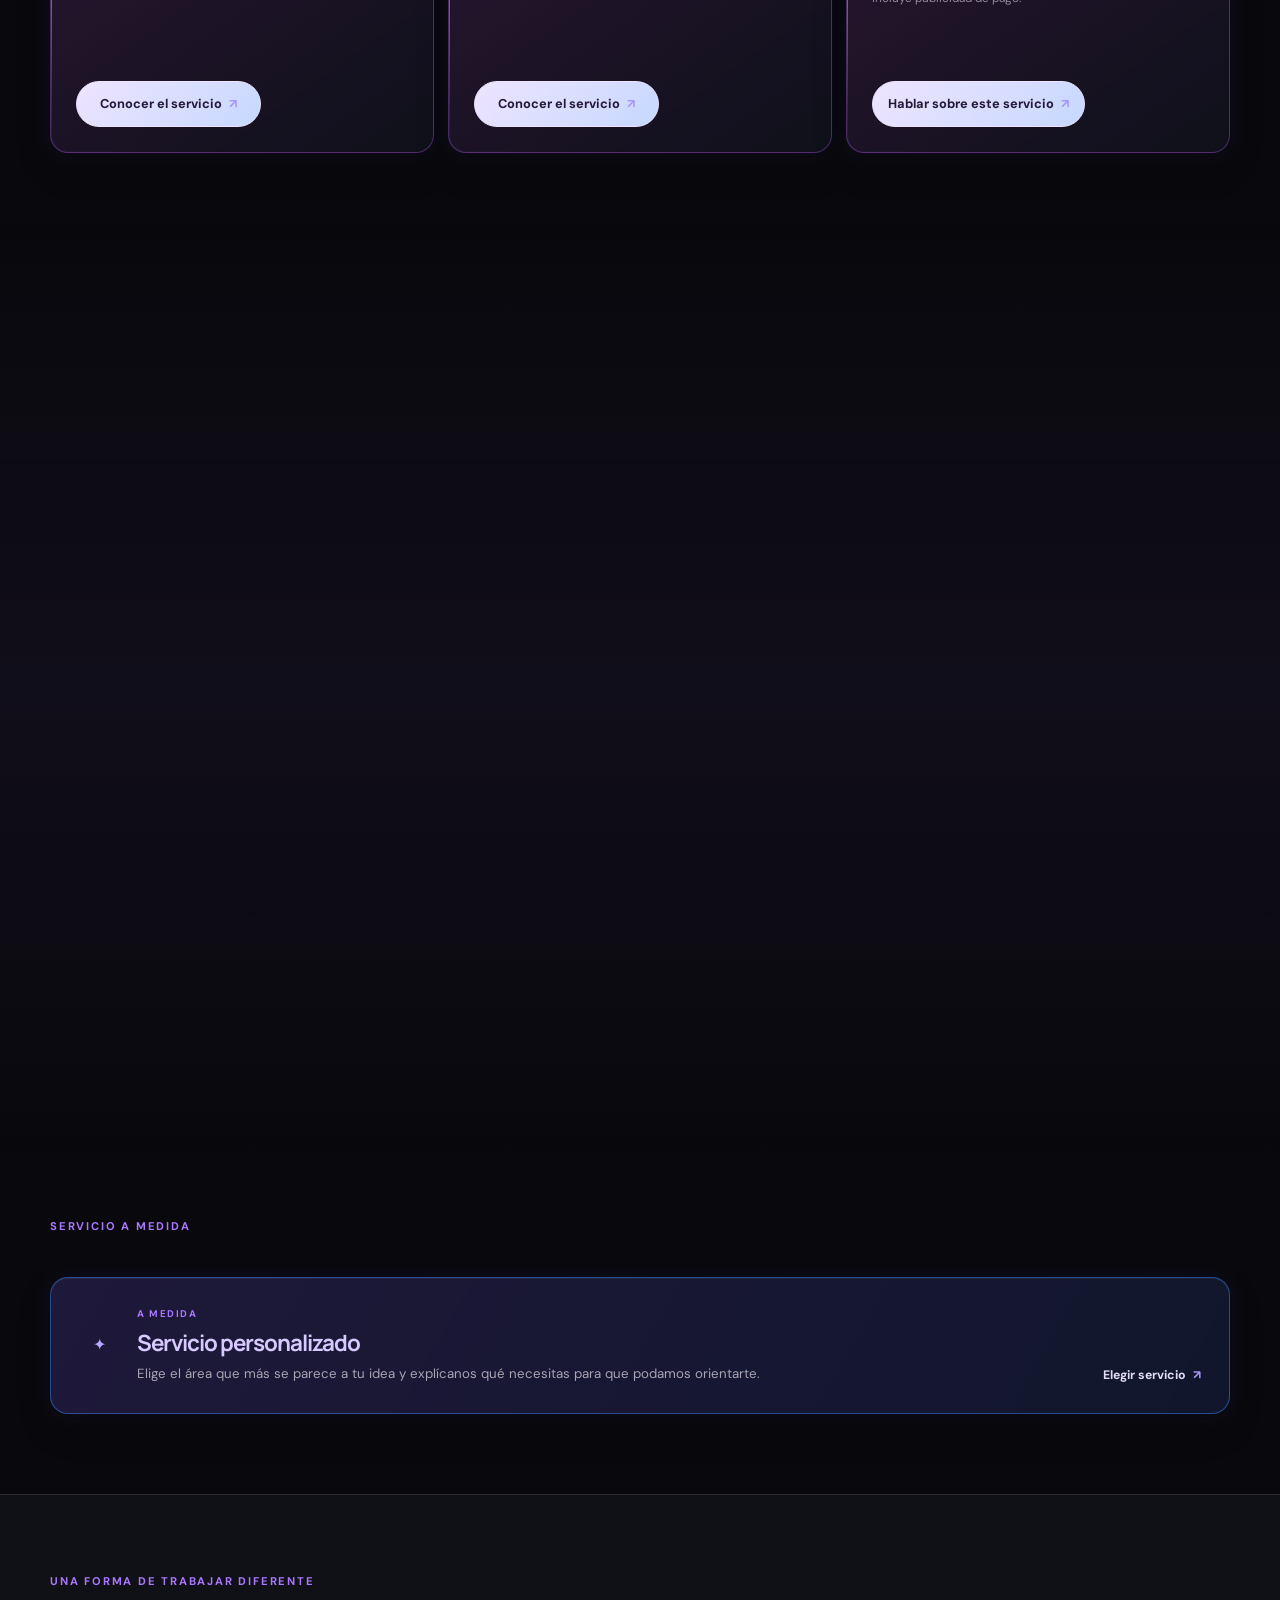
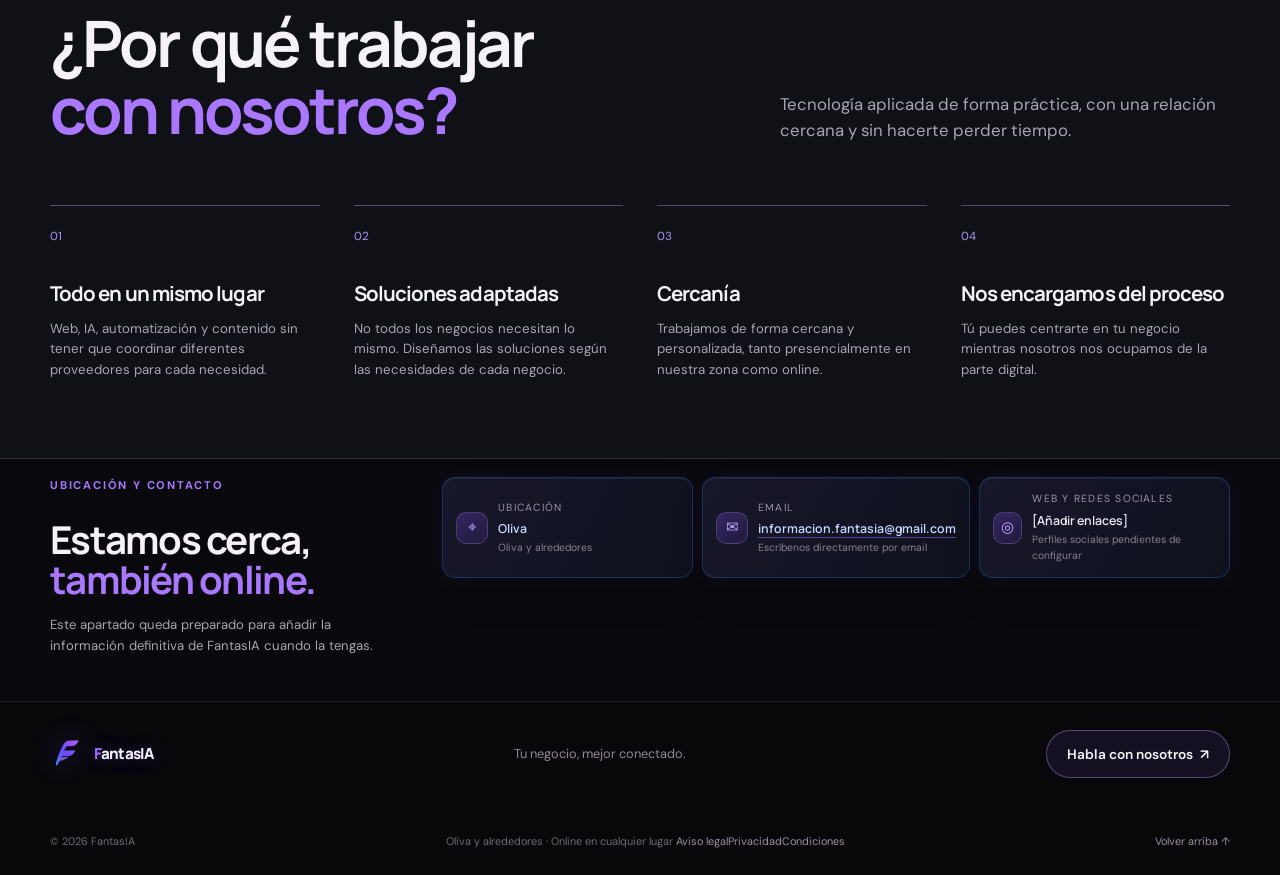
==== commit f1f60542: "Update index.html" ====
--- a/index.html
+++ b/index.html
@@ -136,7 +136,7 @@
       <button class="fia-launcher" id="fia-launcher" type="button" aria-expanded="false" aria-controls="fia-panel"><span class="fia-robot-art" role="img" aria-label="Robot FIA"></span><span class="fia-launcher-label">FIA</span></button>
       <section class="fia-panel" id="fia-panel" hidden><div class="fia-panel-head"><div><strong>FIA</strong><small>Tu asistente FantasIA</small></div><button id="fia-close" type="button" aria-label="Cerrar asistente">×</button></div><div class="fia-messages" id="fia-messages"><div class="fia-message fia-message--bot"><span>¡Hola! Soy FIA, y estoy aquí para resolverte cualquier duda.</span><button class="fia-speak" type="button" aria-label="Escuchar respuesta" title="Escuchar respuesta">◖</button></div></div><div class="fia-suggestions"><button type="button" data-fia-question="¿Qué servicios tenéis?">Servicios</button><button type="button" data-fia-question="¿Dónde está el contacto?">Contacto</button></div><form class="fia-form" id="fia-form"><input id="fia-input" type="text" placeholder="Escribe tu pregunta…" autocomplete="off" /><button type="submit" aria-label="Enviar pregunta">↗</button></form></section>
     </aside>
-    <footer class="site-footer"><div class="container footer-top"><a class="brand" href="#inicio"><img class="brand-logo" src="fantasia-mark.svg" alt="" aria-hidden="true" /><span class="brand-name">FantasIA</span></a><p>Tu negocio, mejor conectado.</p><a class="button button-ghost" href="contacto.html">Habla con nosotros <span>↗</span></a></div><div class="container footer-bottom"><span>© 2026 FantasIA</span><span>Oliva y alrededores · Online en cualquier lugar</span><a href="#inicio">Volver arriba ↑</a></div></footer>
+    <footer class="site-footer"><div class="container footer-top"><a class="brand" href="#inicio"><img class="brand-logo" src="fantasia-mark.svg" alt="" aria-hidden="true" /><span class="brand-name">FantasIA</span></a><p>Tu negocio, mejor conectado.</p><a class="button button-ghost" href="contacto.html">Habla con nosotros <span>↗</span></a></div><div class="container footer-bottom"><span>© 2026 FantasIA</span><span>Oliva y alrededores · Online en cualquier lugar <span class="legal-links"><a href="aviso-legal.html">Aviso legal</a><a href="politica-de-privacidad">Privacidad</a><a href="condiciones-servicio.html">Condiciones</a></span></span><a href="#inicio">Volver arriba ↑</a></div></footer>
     <script src="script.js"></script>
   </body>
 </html>
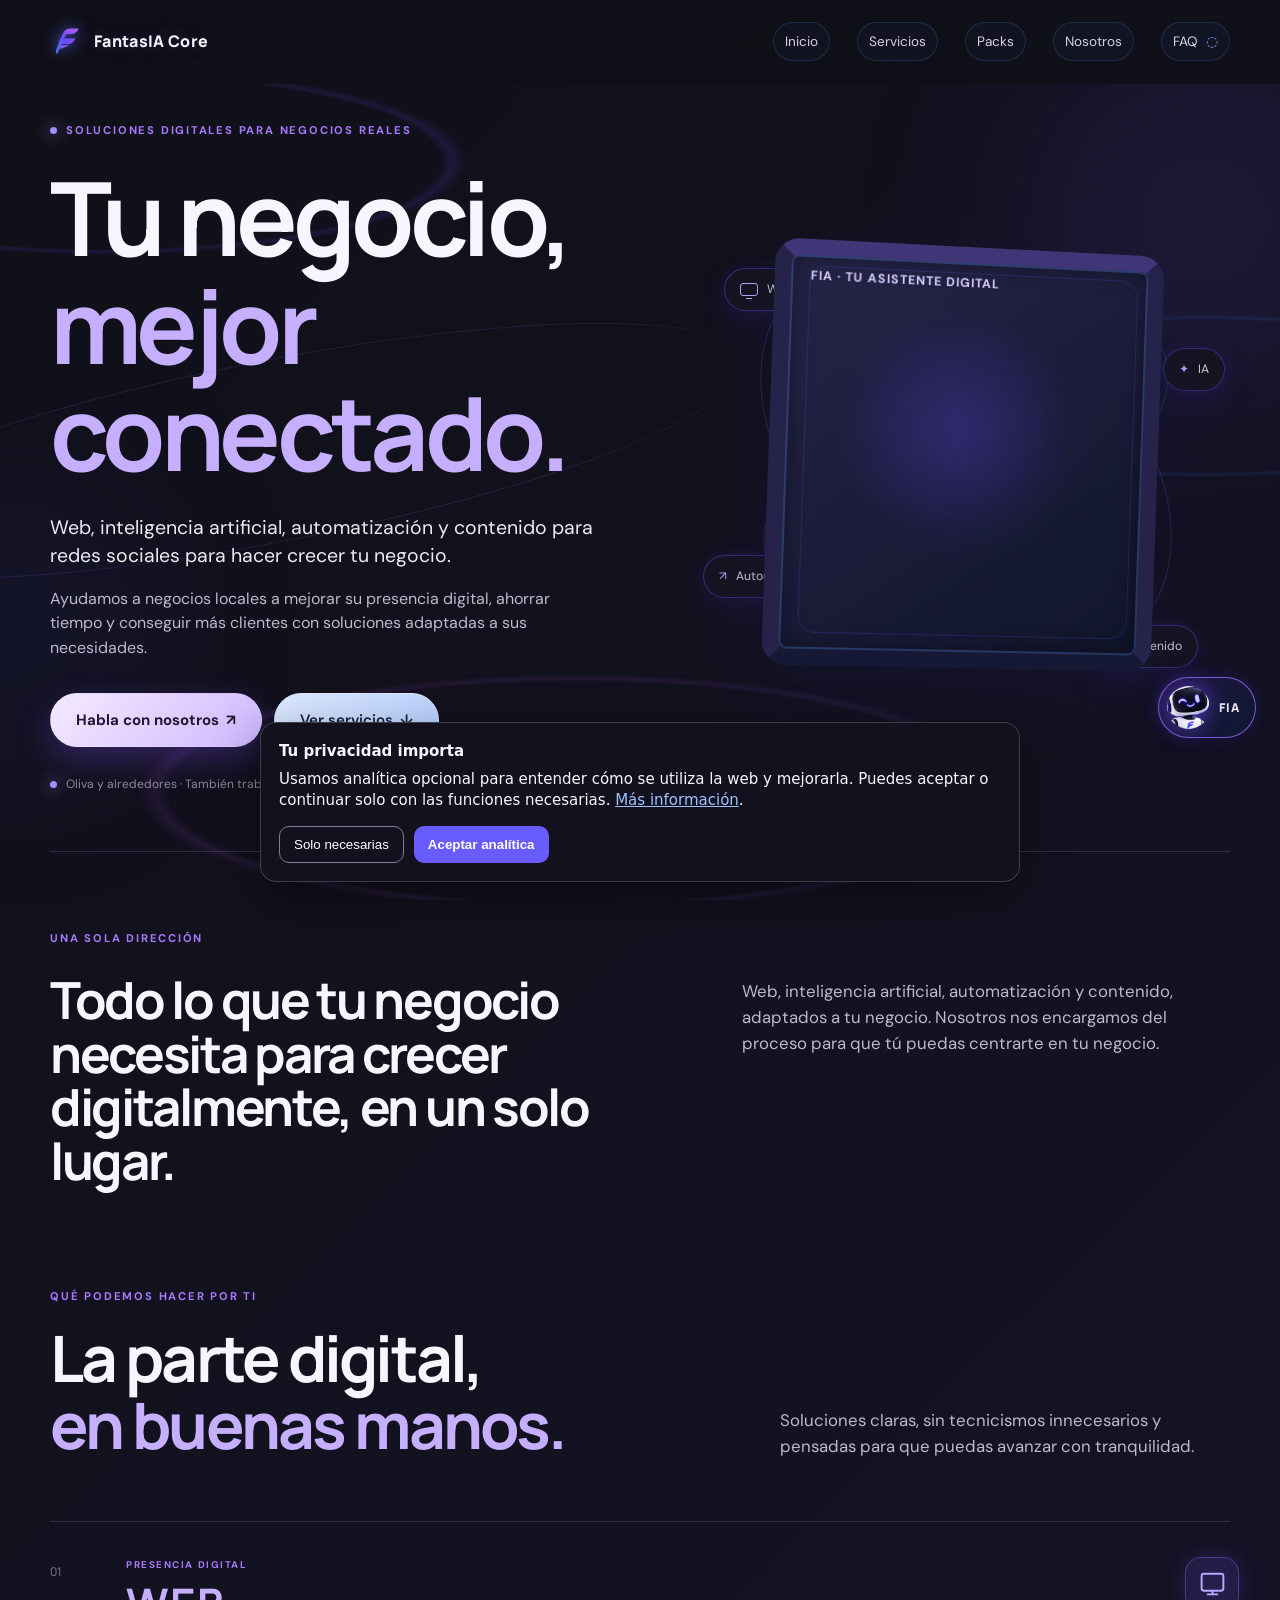
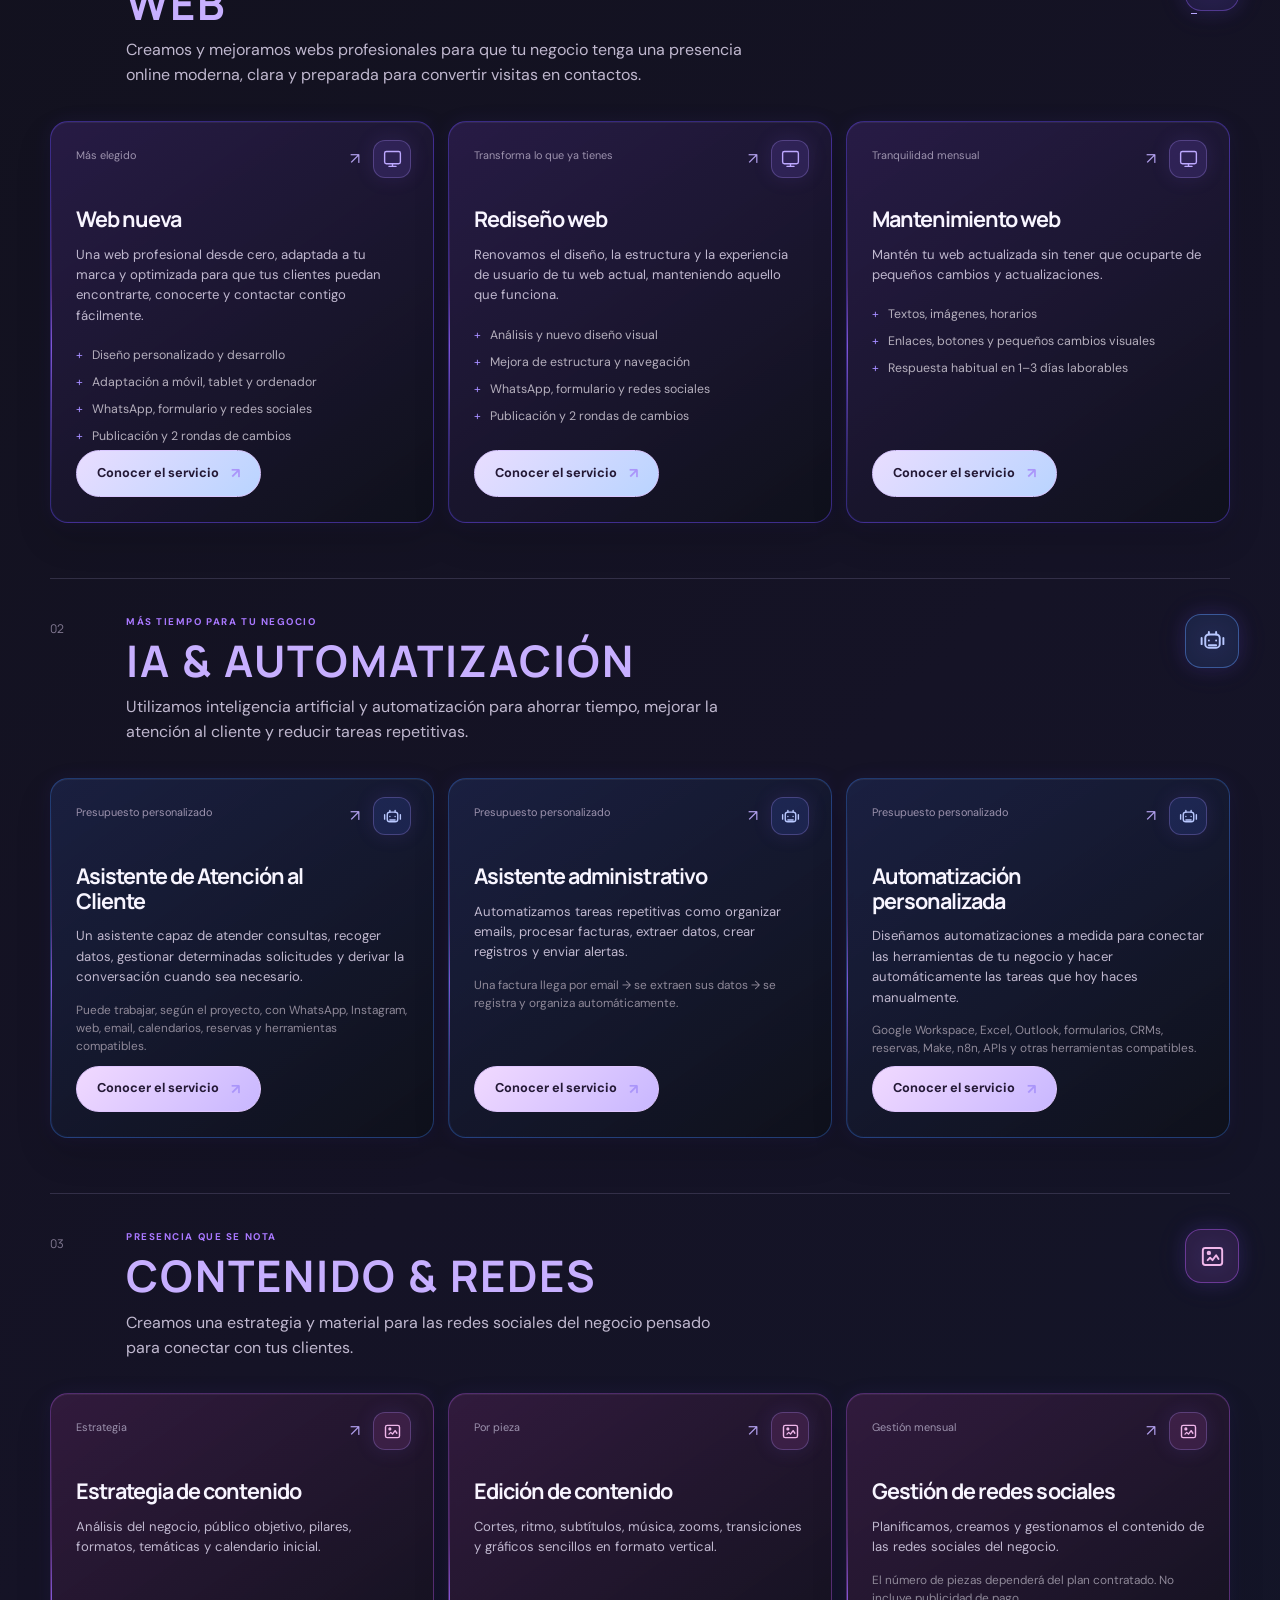
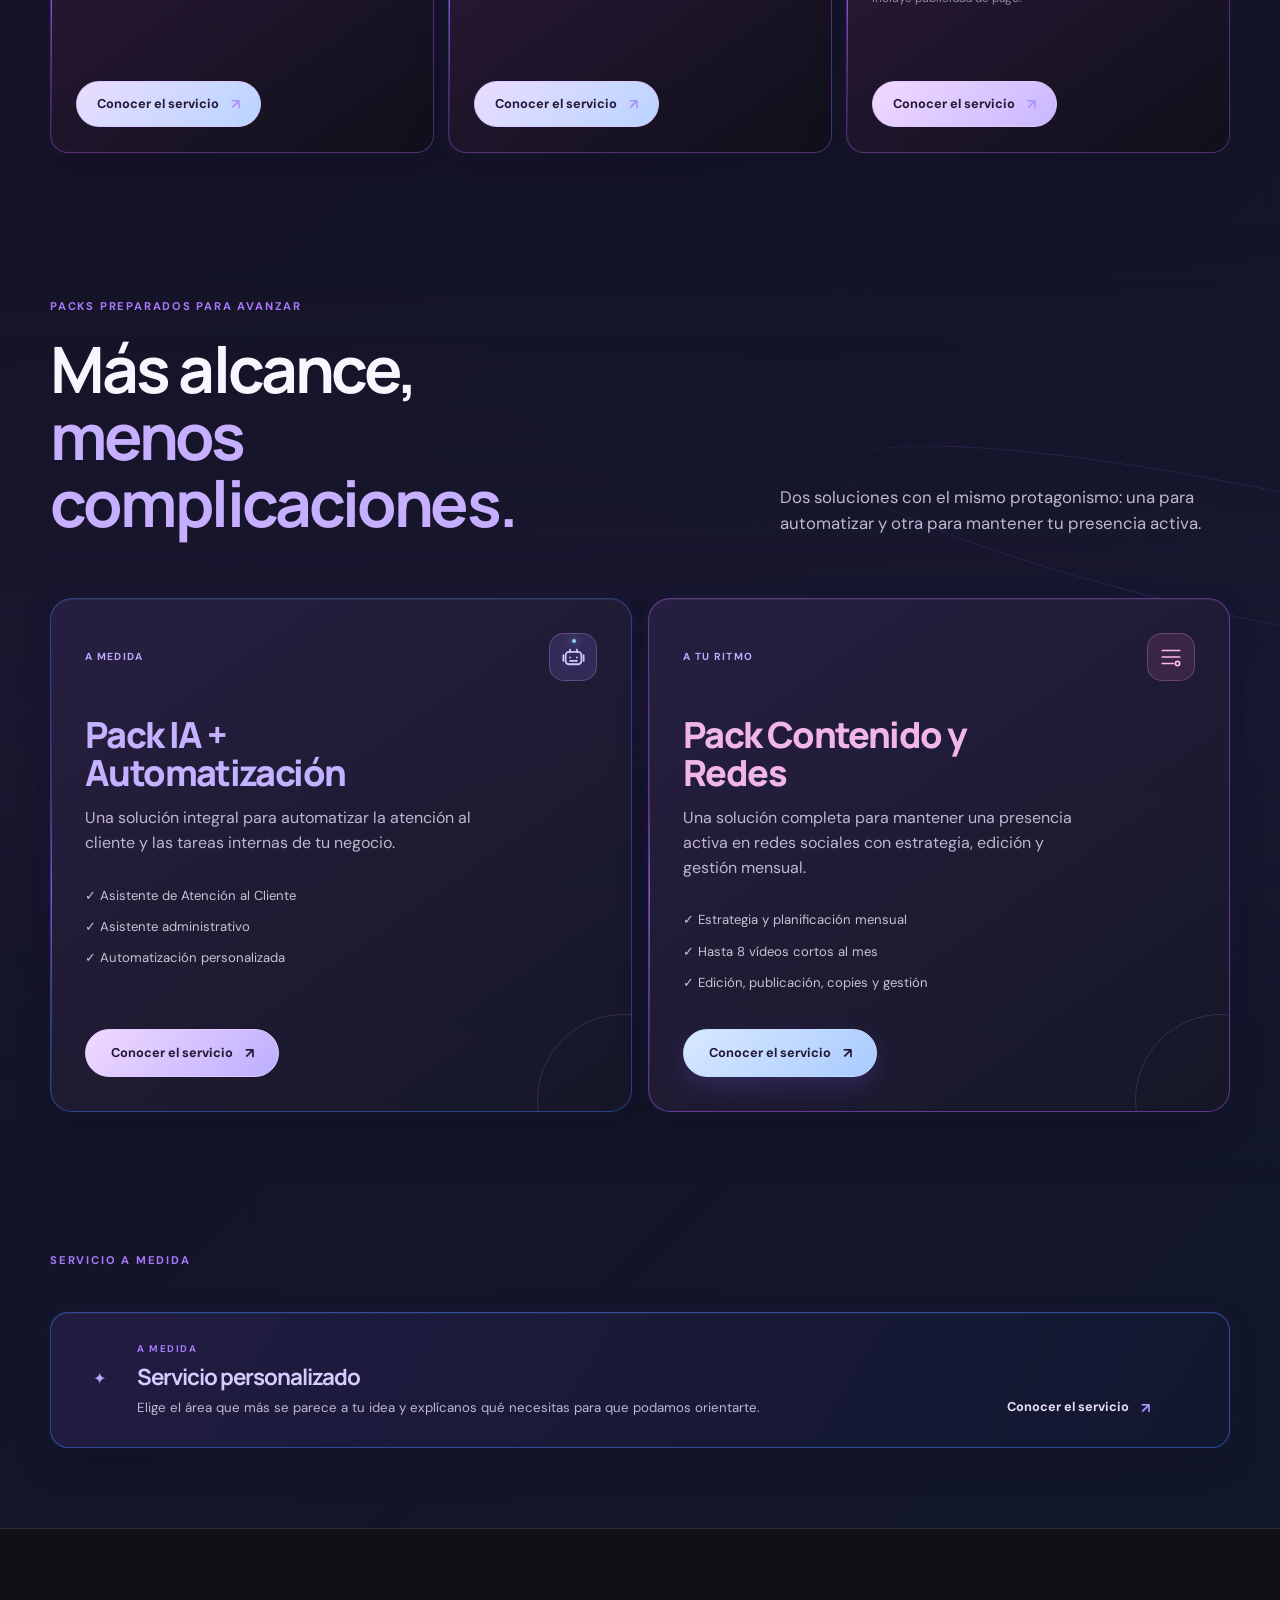
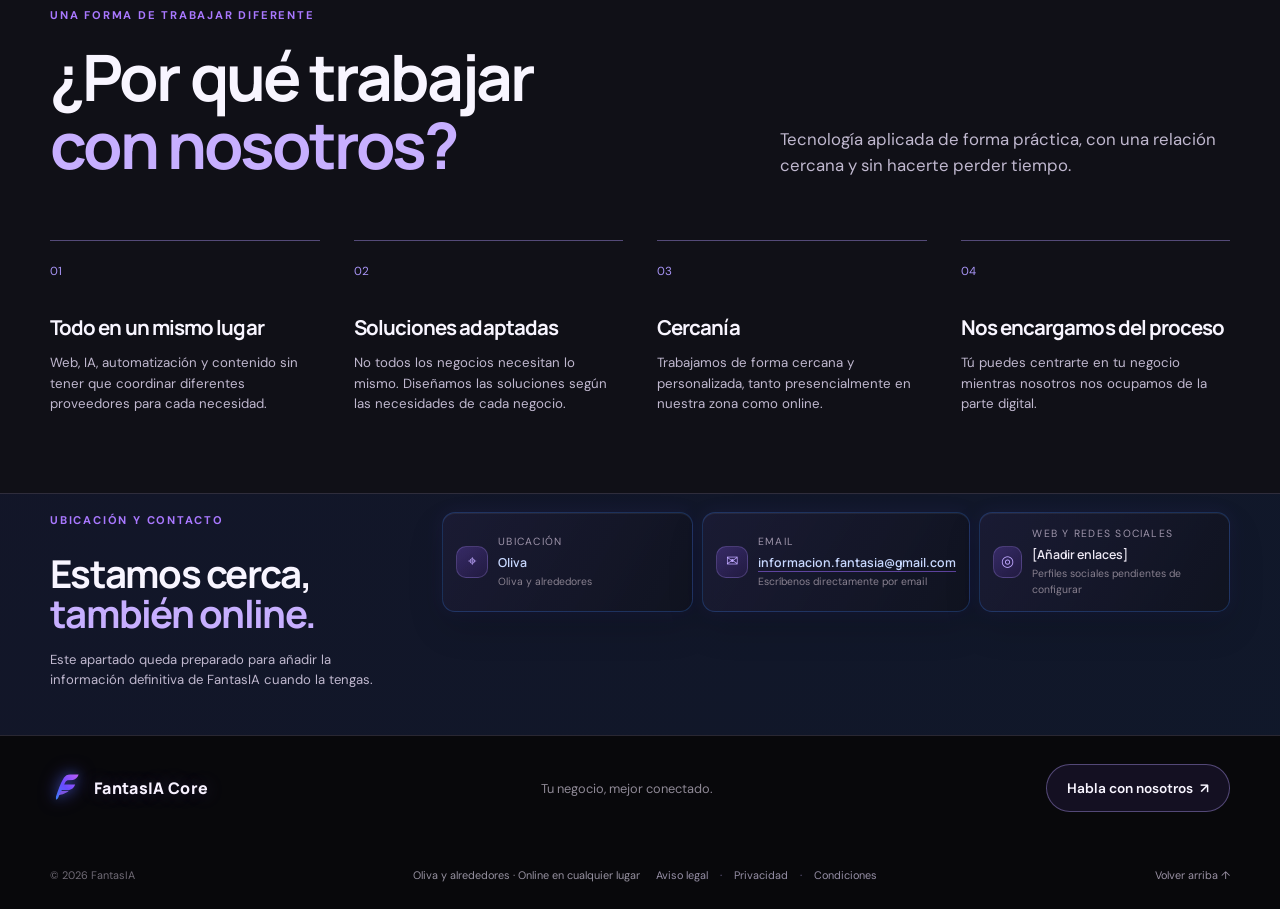
==== commit 670e250d: "Update index.html" ====
--- a/index.html
+++ b/index.html
@@ -4,6 +4,8 @@
     <meta charset="UTF-8" />
     <meta name="viewport" content="width=device-width, initial-scale=1.0" />
     <meta name="description" content="FantasIA: webs, inteligencia artificial, automatización y contenido para negocios locales." />
+    <meta property="og:image" content="https://www.fantasia-web.com/fantasia-mark.svg?v=3" />
+    <meta name="twitter:card" content="summary" />
     <script src="analytics.js"></script>
     <title>FantasIA — Tu negocio, mejor conectado.</title>
     <link rel="preconnect" href="https://fonts.googleapis.com" />
@@ -25,7 +27,9 @@
     <link rel="stylesheet" href="final-polish.css" />
     <link rel="stylesheet" href="icons-consistency.css" />
     <link rel="stylesheet" href="compact.css" />
-    <link rel="icon" href="fantasia-mark.svg" type="image/svg+xml" />
+    <link rel="icon" href="fantasia-mark.svg?v=3" type="image/svg+xml" />
+    <link rel="shortcut icon" href="fantasia-mark.svg?v=3" type="image/svg+xml" />
+    <link rel="apple-touch-icon" href="fantasia-mark.svg?v=3" />
   </head>
   <body>
     <div class="page-glow page-glow--one" aria-hidden="true"></div>
--- a/compact.css
+++ b/compact.css
@@ -1,4 +1,9 @@
-/* Último ajuste visual: recorrido más compacto y mejor equilibrio morado/azul. */
+
+
+/* Separar la ubicación y los enlaces legales del pie. */
+.footer-bottom>span:nth-child(2){display:flex;align-items:center;gap:14px;flex-wrap:wrap}
+.footer-bottom .legal-links{display:inline-flex!important;align-items:center;gap:14px!important;flex-wrap:wrap;white-space:nowrap}
+@media(max-width:720px){.footer-bottom>span:nth-child(2){flex-direction:column;gap:8px}.footer-bottom .legal-links{gap:12px!important}}/* Último ajuste visual: recorrido más compacto y mejor equilibrio morado/azul. */
 .hero{min-height:auto;padding-top:38px;padding-bottom:58px}
 .hero-visual{height:500px}
 .intro-section{padding:78px 0 70px}
@@ -42,3 +47,71 @@
 @media(max-width:720px){.hero{padding-bottom:55px}.hero-visual{height:390px}.intro-section,.section,.packs-section,.pricing-section,.benefits-section,.process-section,.contact-section{padding-top:58px;padding-bottom:58px}.location-section{padding-bottom:60px}}
 /* Fase escaparate: presentamos los servicios sin precios ni formularios. */
 .price,.custom-price,.price-prefix,.pack-card-price,.scope-note,.contact-form,.custom-form{display:none!important}
+/* Pie legal: separacion visible */
+.footer-bottom>span:nth-child(2){display:flex!important;gap:16px!important;flex-wrap:wrap!important;color:rgba(218,211,232,.68)}
+.footer-bottom .legal-links{display:inline-flex!important;gap:16px!important;flex-wrap:wrap!important;white-space:nowrap!important}
+.footer-bottom .legal-links a{margin:0 2px!important;color:rgba(205,196,226,.72)!important}
+@media(max-width:720px){.footer-bottom>span:nth-child(2){flex-direction:column!important;gap:8px!important}.footer-bottom .legal-links{gap:12px!important}}
+/* Separadores visuales del bloque legal */
+.footer-bottom .legal-links{display:inline-flex!important;align-items:center;gap:0!important;flex-wrap:wrap!important;white-space:nowrap!important}
+.footer-bottom .legal-links a{color:rgba(205,196,226,.72)!important;margin:0!important}
+.footer-bottom .legal-links a:not(:last-child)::after{content:"·";display:inline-block;margin:0 12px;color:rgba(150,135,200,.7)}
+@media(max-width:720px){.footer-bottom .legal-links a:not(:last-child)::after{margin:0 9px}}
+/* FantasIA Core: más luz, contraste y movimiento sutil. */
+:root{--bg:#101018;--panel:#181727;--panel-2:#211b35;--text:#f8f5ff;--muted:#c0b8cf;--line:rgba(210,198,255,.16)}
+body{background:linear-gradient(135deg,#101018 0%,#151326 46%,#10182a 100%);color:var(--text)}
+.site-header{background:rgba(16,16,24,.82)}
+.service-card,.pack-card{background:linear-gradient(145deg,rgba(42,33,68,.9),rgba(22,23,39,.96))}
+.service-card:hover,.pack-card:hover{box-shadow:0 18px 45px rgba(73,54,147,.3),0 0 0 1px rgba(95,156,255,.16)}
+.brand-name{color:#f7f1ff!important;text-shadow:0 0 18px rgba(167,130,255,.28)}
+.hero h1 em,h2 em,.area-heading h3{color:#c7afff}
+.reveal{transition:opacity .8s ease,transform .8s cubic-bezier(.2,.8,.2,1)}
+.hero-visual .visual-card{animation:core-float 8s ease-in-out infinite alternate}
+@keyframes core-float{from{transform:perspective(900px) rotateX(var(--tablet-x,0deg)) rotateY(var(--tablet-y,4deg)) rotateZ(1deg) translateY(0)}to{transform:perspective(900px) rotateX(var(--tablet-x,0deg)) rotateY(var(--tablet-y,4deg)) rotateZ(2deg) translateY(-7px)}}
+@media(prefers-reduced-motion:reduce){.hero-visual .visual-card{animation:none}}
+.service-card .text-link,.pack-card .button{min-height:46px;justify-content:center}
+.pack-card{display:flex;flex-direction:column}.pack-card .pack-list{margin-bottom:18px}.pack-card .button{margin-top:auto}.pack-card--content .button{margin-top:18px}
+@media(max-width:720px){.container{width:min(calc(100% - 30px),var(--max))}.main-nav a:not(.nav-cta){padding:10px 12px!important}.service-card,.pack-card{padding:22px 18px}.service-card .text-link,.pack-card .button{width:100%;padding-inline:14px}.area-heading{grid-template-columns:30px 1fr 26px;gap:8px}.area-heading h3{font-size:clamp(1.75rem,9vw,2.3rem)}.section-heading h2{font-size:clamp(2.15rem,11vw,3rem)}.packs-grid{grid-template-columns:1fr!important;gap:18px!important}.footer-bottom{gap:12px;text-align:center}}
+/* Marca visible actualizada sin alterar la estructura del sitio. */
+.brand-name{font-size:0!important}.brand-name::after{content:"FantasIA Core";font-size:1rem;letter-spacing:.02em}
+
+
+/* Ajuste visible final: botones, color ambiental, logo y FIA centrada. */
+.text-link,.pack-card .button{font-size:0!important;gap:6px;min-width:194px}
+.text-link::before,.pack-card .button::before{content:"Conocer el servicio";font-size:.8rem;line-height:1}
+.text-link span,.pack-card .button span{font-size:.9rem;margin-left:0}
+.service-card .text-link{background:linear-gradient(135deg,#e9ddff,#b9d4ff)!important;border-color:#d9c7ff!important;color:#241936!important}
+.service-card .text-link:hover{background:linear-gradient(135deg,#fff,#d5e6ff)!important}
+.service-card .quote-link{background:linear-gradient(135deg,#f1d9ff,#c8b7ff)!important;border-color:#e0c6ff!important}
+.service-card .quote-link:hover{background:linear-gradient(135deg,#fff0ff,#ddd2ff)!important}
+.pack-card--ai .button{background:linear-gradient(135deg,#f1d9ff,#bcaeff)!important;border-color:#e4c9ff!important}
+.pack-card--content .button{background:linear-gradient(135deg,#d9e9ff,#a8caff)!important;border-color:#c3ddff!important}
+.brand-logo{filter:drop-shadow(0 0 9px rgba(106,75,255,.55)) drop-shadow(0 0 5px rgba(59,130,246,.35))}
+body:after{opacity:.72!important;background:radial-gradient(ellipse 44% 16% at 8% 18%,transparent 60%,rgba(106,75,255,.2) 62%,transparent 65%),radial-gradient(ellipse 42% 14% at 94% 44%,transparent 60%,rgba(59,130,246,.17) 62%,transparent 65%),radial-gradient(ellipse 52% 20% at 45% 88%,transparent 61%,rgba(184,92,246,.14) 63%,transparent 66%)!important}
+.fia-intro-stage{place-items:center!important;align-content:center!important;text-align:center}
+.fia-intro-robot{left:0!important;right:0!important;margin-inline:auto!important;transform-origin:center!important}
+.fia-intro-robot img{object-position:center center!important;margin-inline:auto!important}
+@media(max-width:720px){.fia-intro-stage{inset:0!important;padding:0 18px!important}.fia-intro-robot{width:min(330px,82vw)!important;height:min(360px,52vh)!important}.fia-intro-copy{max-width:330px;margin-inline:auto}.text-link,.pack-card .button{width:100%;min-width:0}}
+
+/* Hero FIA: reemplaza la pantalla vacía por una presencia visual útil e interactiva. */
+.hero-visual .visual-card>*{display:none!important}
+.hero-visual .visual-card{position:relative;display:grid!important;place-items:center;min-height:390px;background:radial-gradient(circle at 50% 42%,rgba(83,126,255,.25),transparent 38%),linear-gradient(145deg,#252449,#11152b),url("fia-robot-transparent.png") center/auto 80% no-repeat!important}
+.hero-visual .visual-card:before{content:"FIA  ·  tu asistente digital";display:block!important;position:absolute;z-index:3;left:18px;bottom:16px;color:#d9cbff;font-size:.78rem;letter-spacing:.08em;font-weight:700;text-transform:uppercase}
+.hero-visual .visual-card:after{content:"";position:absolute;inset:8% 16%;border-radius:50%;background:radial-gradient(circle,rgba(106,75,255,.18),transparent 66%);filter:blur(3px);pointer-events:none;animation:fia-card-glow 5s ease-in-out infinite alternate}
+@keyframes fia-card-glow{from{transform:scale(.94);opacity:.6}to{transform:scale(1.06);opacity:1}}
+@media(max-width:720px){.hero-visual .visual-card{min-height:330px;background-size:auto 83%!important}.hero-visual .visual-card:before{left:14px;bottom:12px;font-size:.68rem}}
+
+/* Corrección de render: FIA se pinta en la capa frontal de la tablet. */
+.hero-visual .visual-card{background:linear-gradient(145deg,#252449,#11152b)!important}
+.hero-visual .visual-card:after{inset:0!important;border-radius:0;background:radial-gradient(circle at 50% 43%,rgba(106,75,255,.2),transparent 42%),url("fia-robot-transparent.png") center/auto 82% no-repeat!important;filter:drop-shadow(0 0 20px rgba(106,75,255,.4));animation:fia-card-glow 5s ease-in-out infinite alternate}
+
+/* Corrección final de imagen: cargar FIA con ruta pública directa. */
+.hero-visual .visual-card:after{background-image:radial-gradient(circle at 50% 43%,rgba(106,75,255,.2),transparent 42%),url("https://www.fantasia-web.com/fia-robot-transparent.png")!important;background-position:center,center!important;background-size:100% 100%,auto 82%!important;background-repeat:no-repeat!important}
+
+
+/* Centrado real de la bienvenida de FIA en pantallas estrechas. */
+@media(max-width:720px){
+  .fia-intro-stage{display:flex!important;flex-direction:column!important;align-items:center!important;justify-content:center!important;inset:0!important;width:100vw!important;min-height:100svh!important;transform:none!important;padding:0 16px!important;box-sizing:border-box!important;gap:10px!important}
+  .fia-intro-robot{position:relative!important;left:auto!important;right:auto!important;width:min(310px,78vw)!important;height:min(350px,48svh)!important;margin:0 auto!important;transform:none!important}
+  .fia-intro-copy{width:100%!important;max-width:330px!important;margin:0 auto!important;text-align:center!important;align-items:center!important}
+}
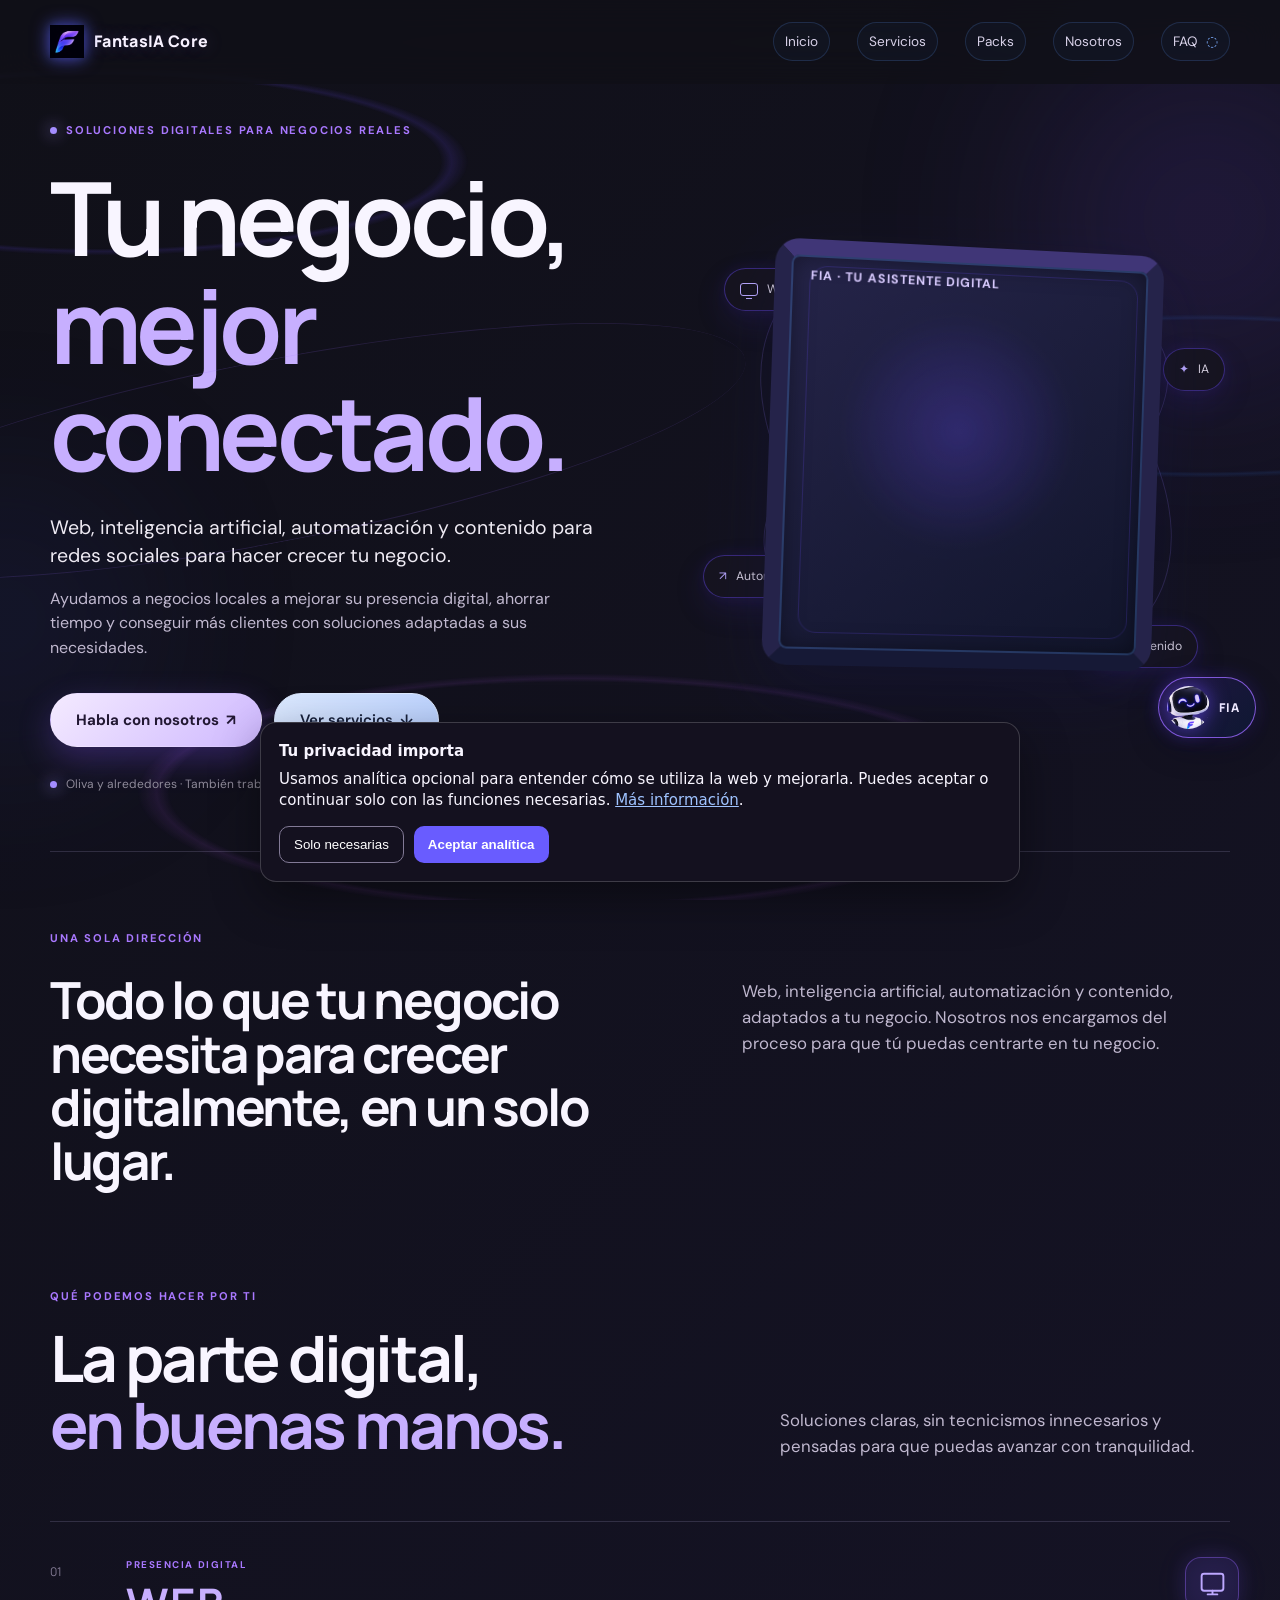
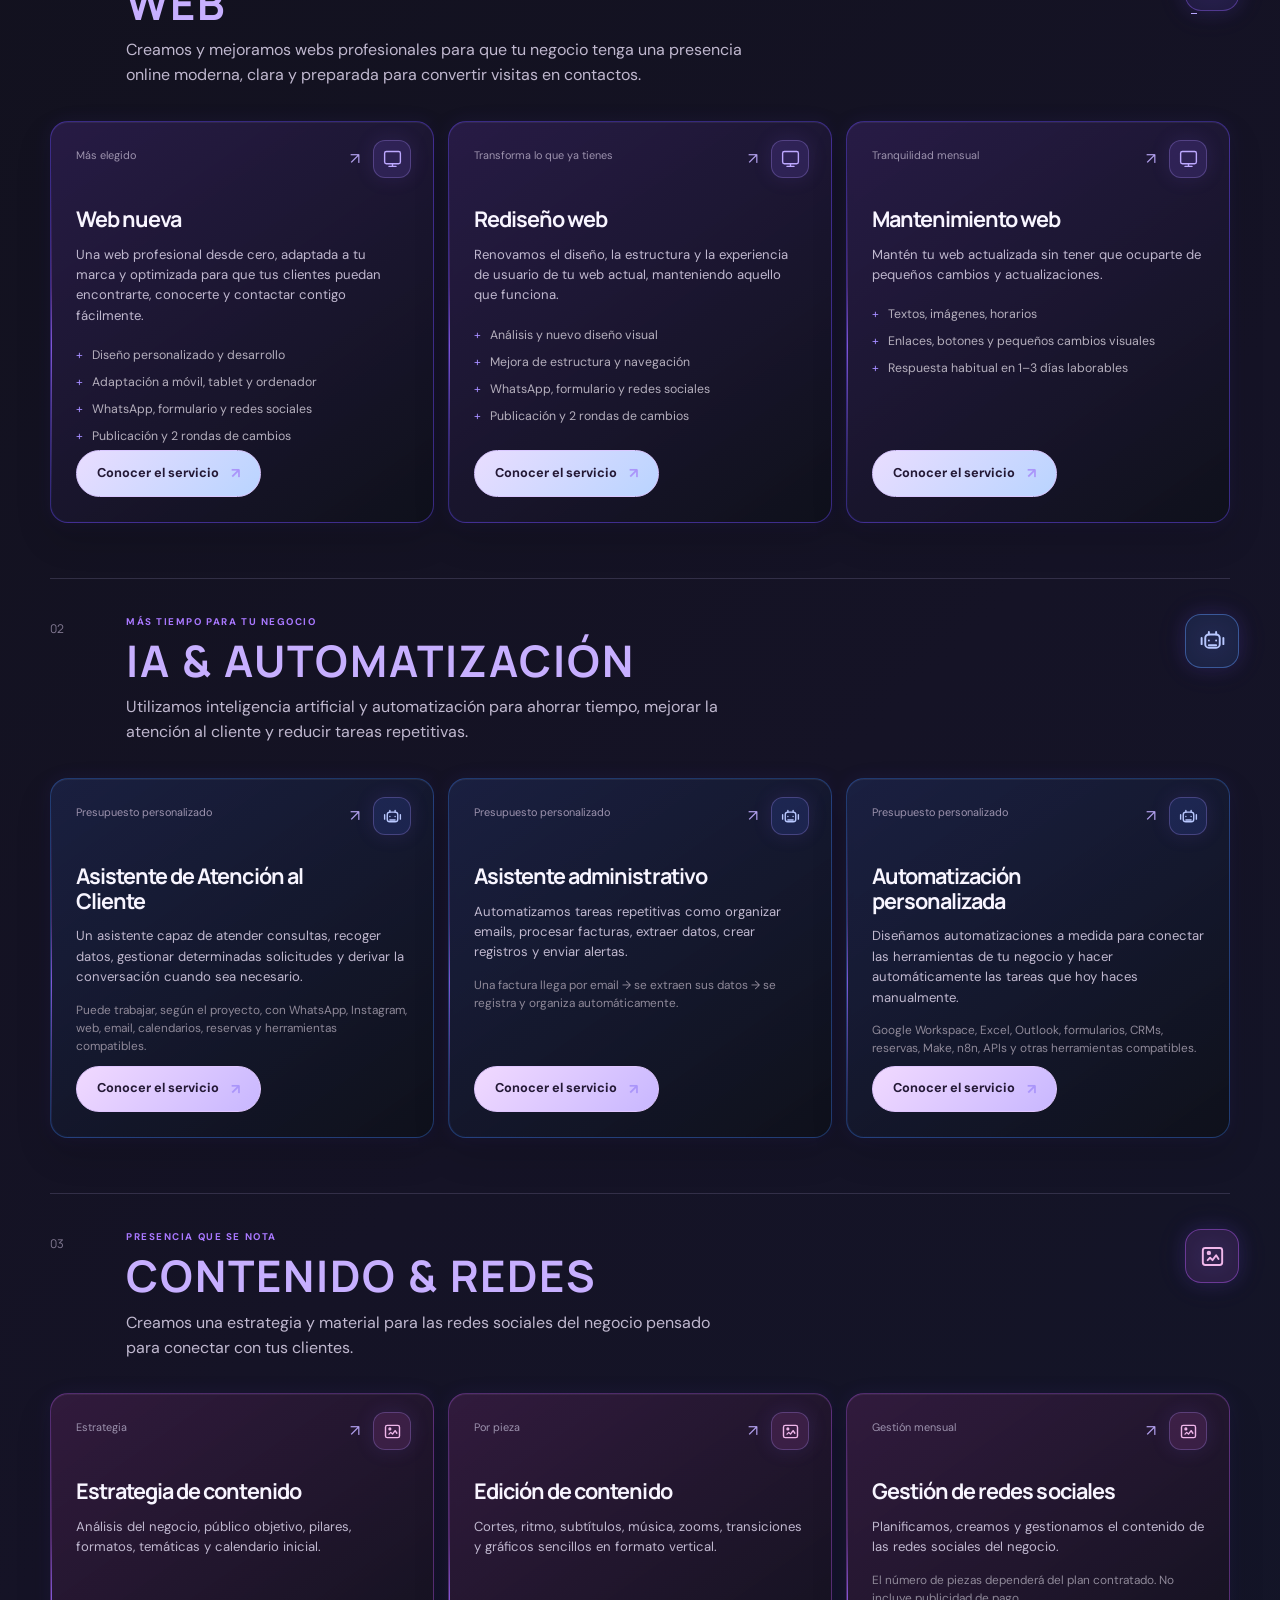
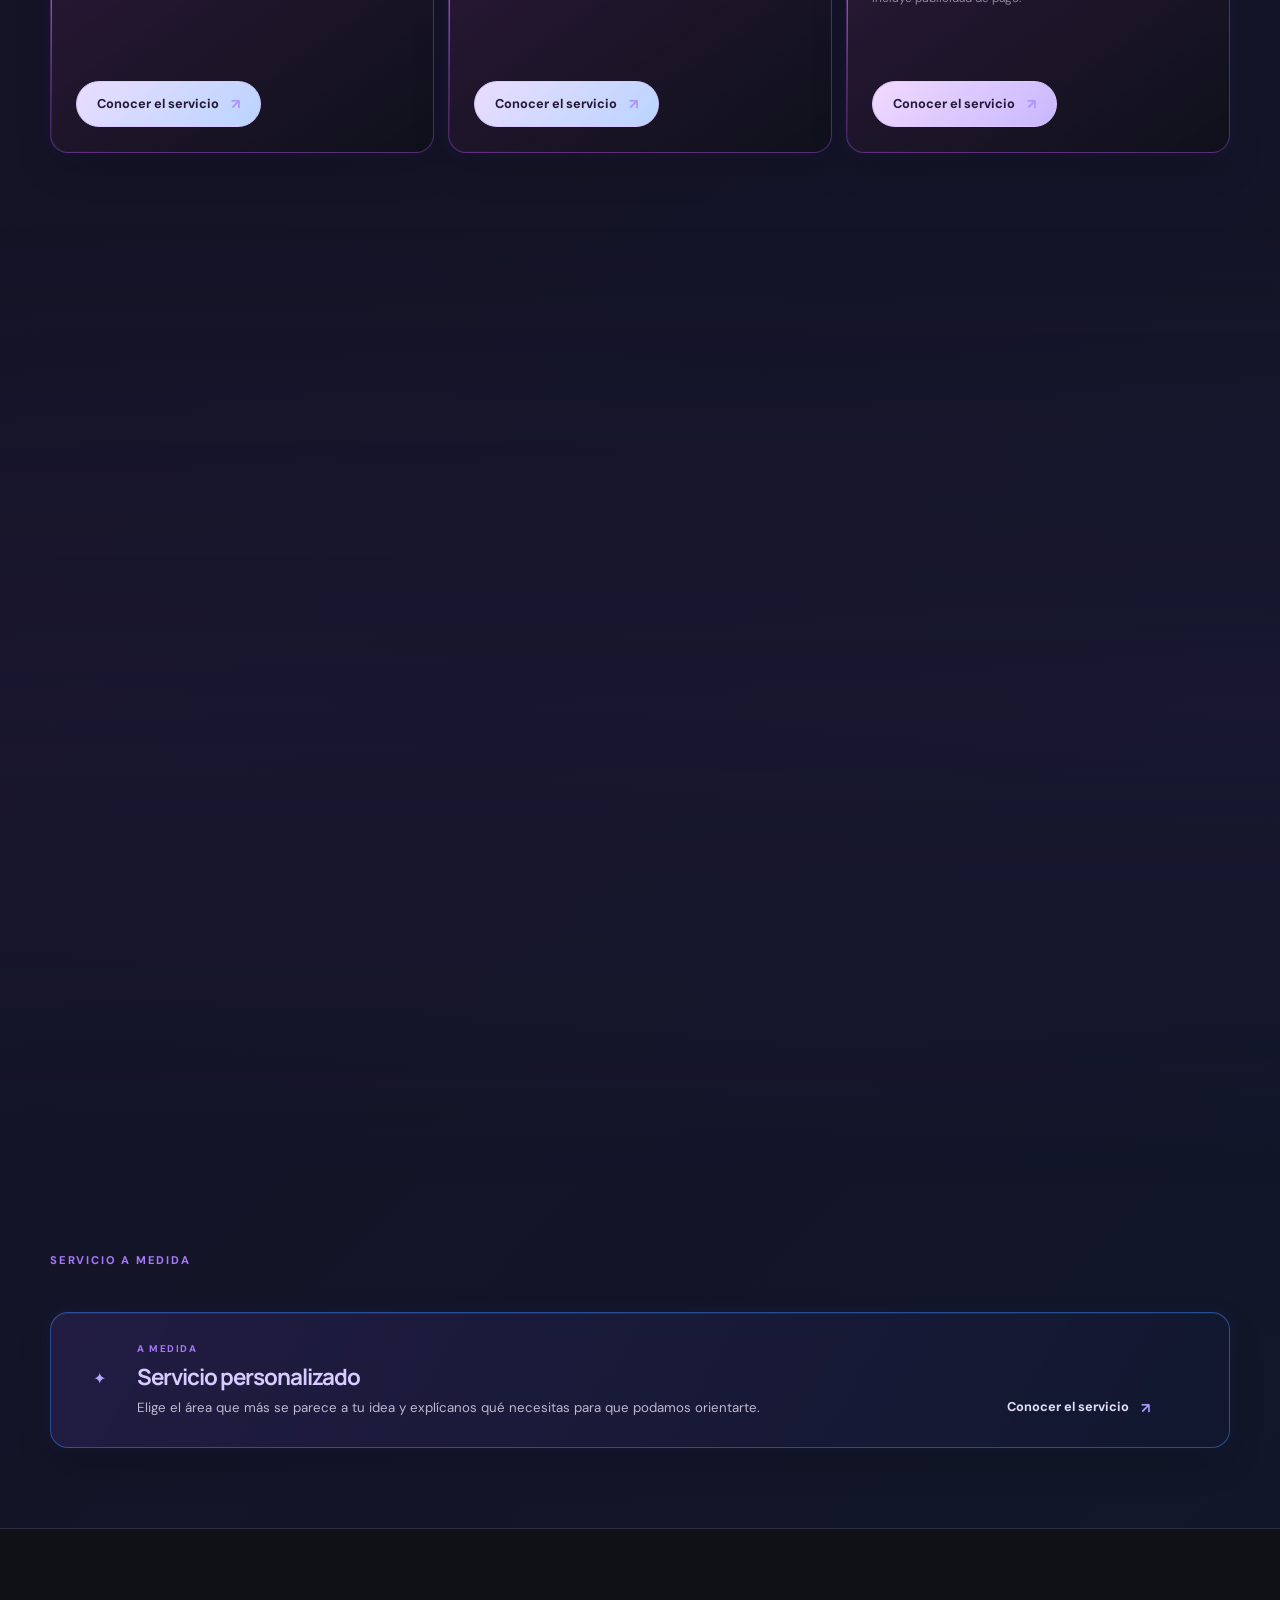
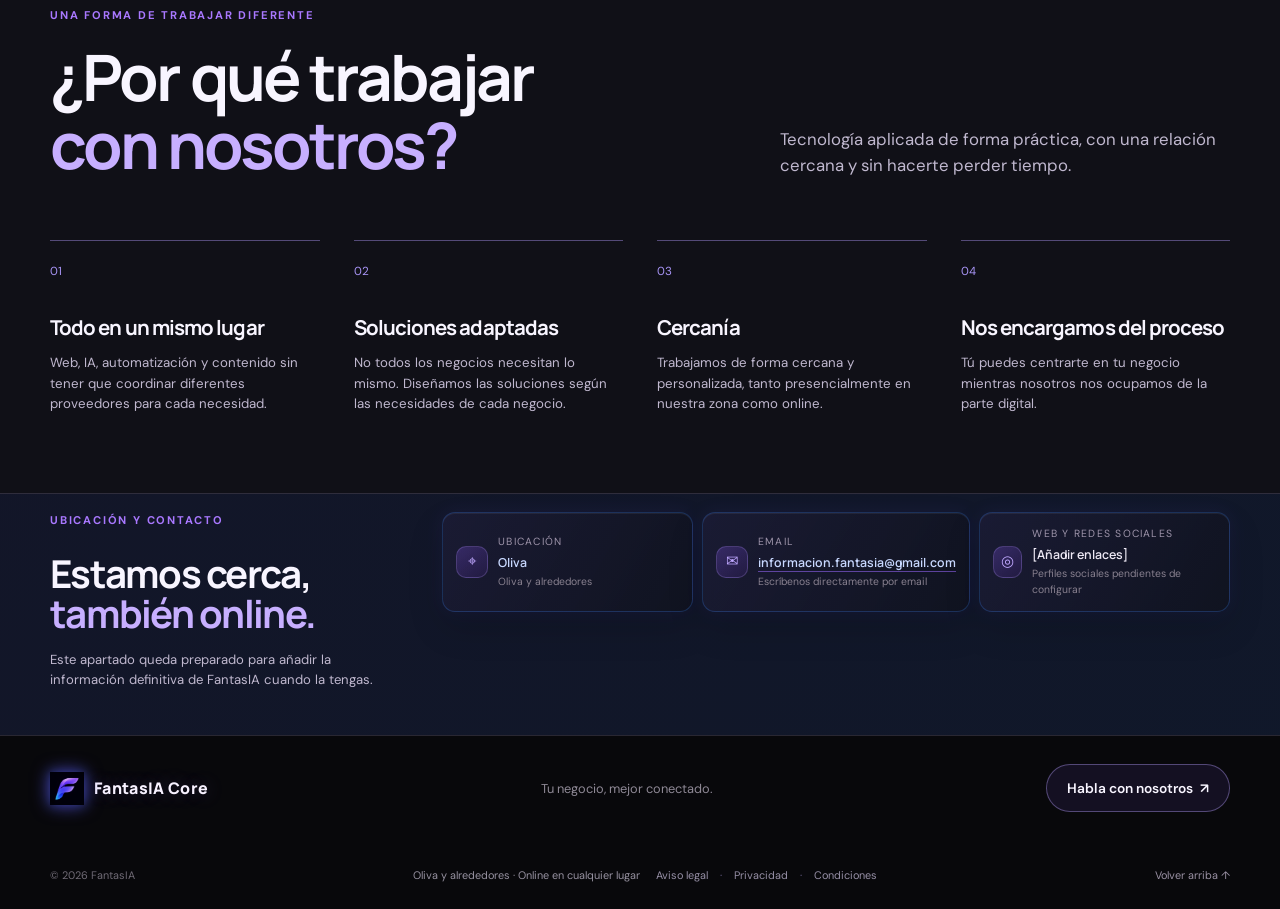
==== commit f7289712: "Update index.html" ====
--- a/index.html
+++ b/index.html
@@ -27,9 +27,9 @@
     <link rel="stylesheet" href="final-polish.css" />
     <link rel="stylesheet" href="icons-consistency.css" />
     <link rel="stylesheet" href="compact.css" />
-    <link rel="icon" href="fantasia-mark.svg?v=3" type="image/svg+xml" />
-    <link rel="shortcut icon" href="fantasia-mark.svg?v=3" type="image/svg+xml" />
-    <link rel="apple-touch-icon" href="fantasia-mark.svg?v=3" />
+    <link rel="icon" href="Captura de pantalla 2026-10-13 091133.png" type="image/png" />
+    <link rel="shortcut icon" href="Captura de pantalla 2026-10-13 091133.png" type="image/png" />
+    <link rel="apple-touch-icon" href="Captura de pantalla 2026-10-13 091133.png" />
   </head>
   <body>
     <div class="page-glow page-glow--one" aria-hidden="true"></div>
--- a/compact.css
+++ b/compact.css
@@ -115,3 +115,8 @@
   .fia-intro-robot{position:relative!important;left:auto!important;right:auto!important;width:min(310px,78vw)!important;height:min(350px,48svh)!important;margin:0 auto!important;transform:none!important}
   .fia-intro-copy{width:100%!important;max-width:330px!important;margin:0 auto!important;text-align:center!important;align-items:center!important}
 }
+
+
+/* Logo oficial PNG subido por el propietario. */
+.brand-logo{content:url("Captura de pantalla 2026-10-13 091133.png")!important;object-fit:contain!important}
+.hero-visual:before{background-image:url("Captura de pantalla 2026-10-13 091133.png")!important}
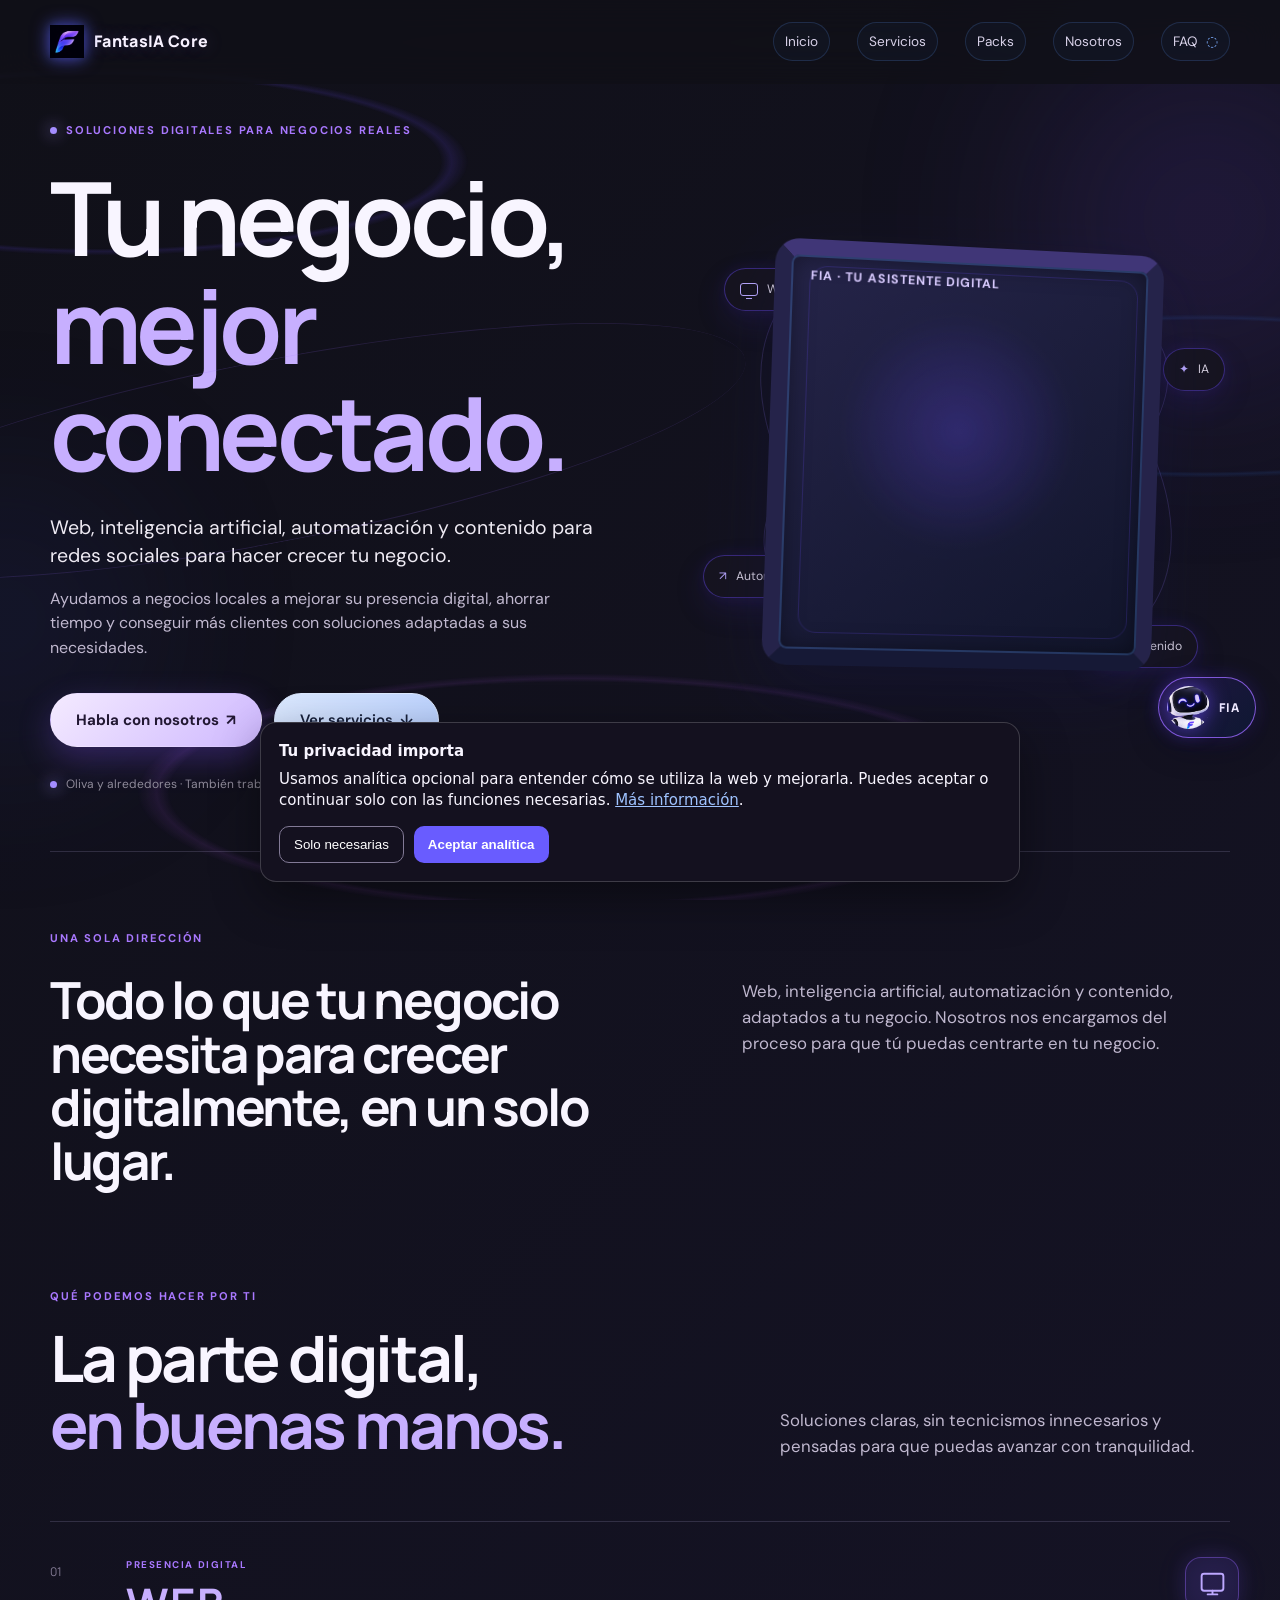
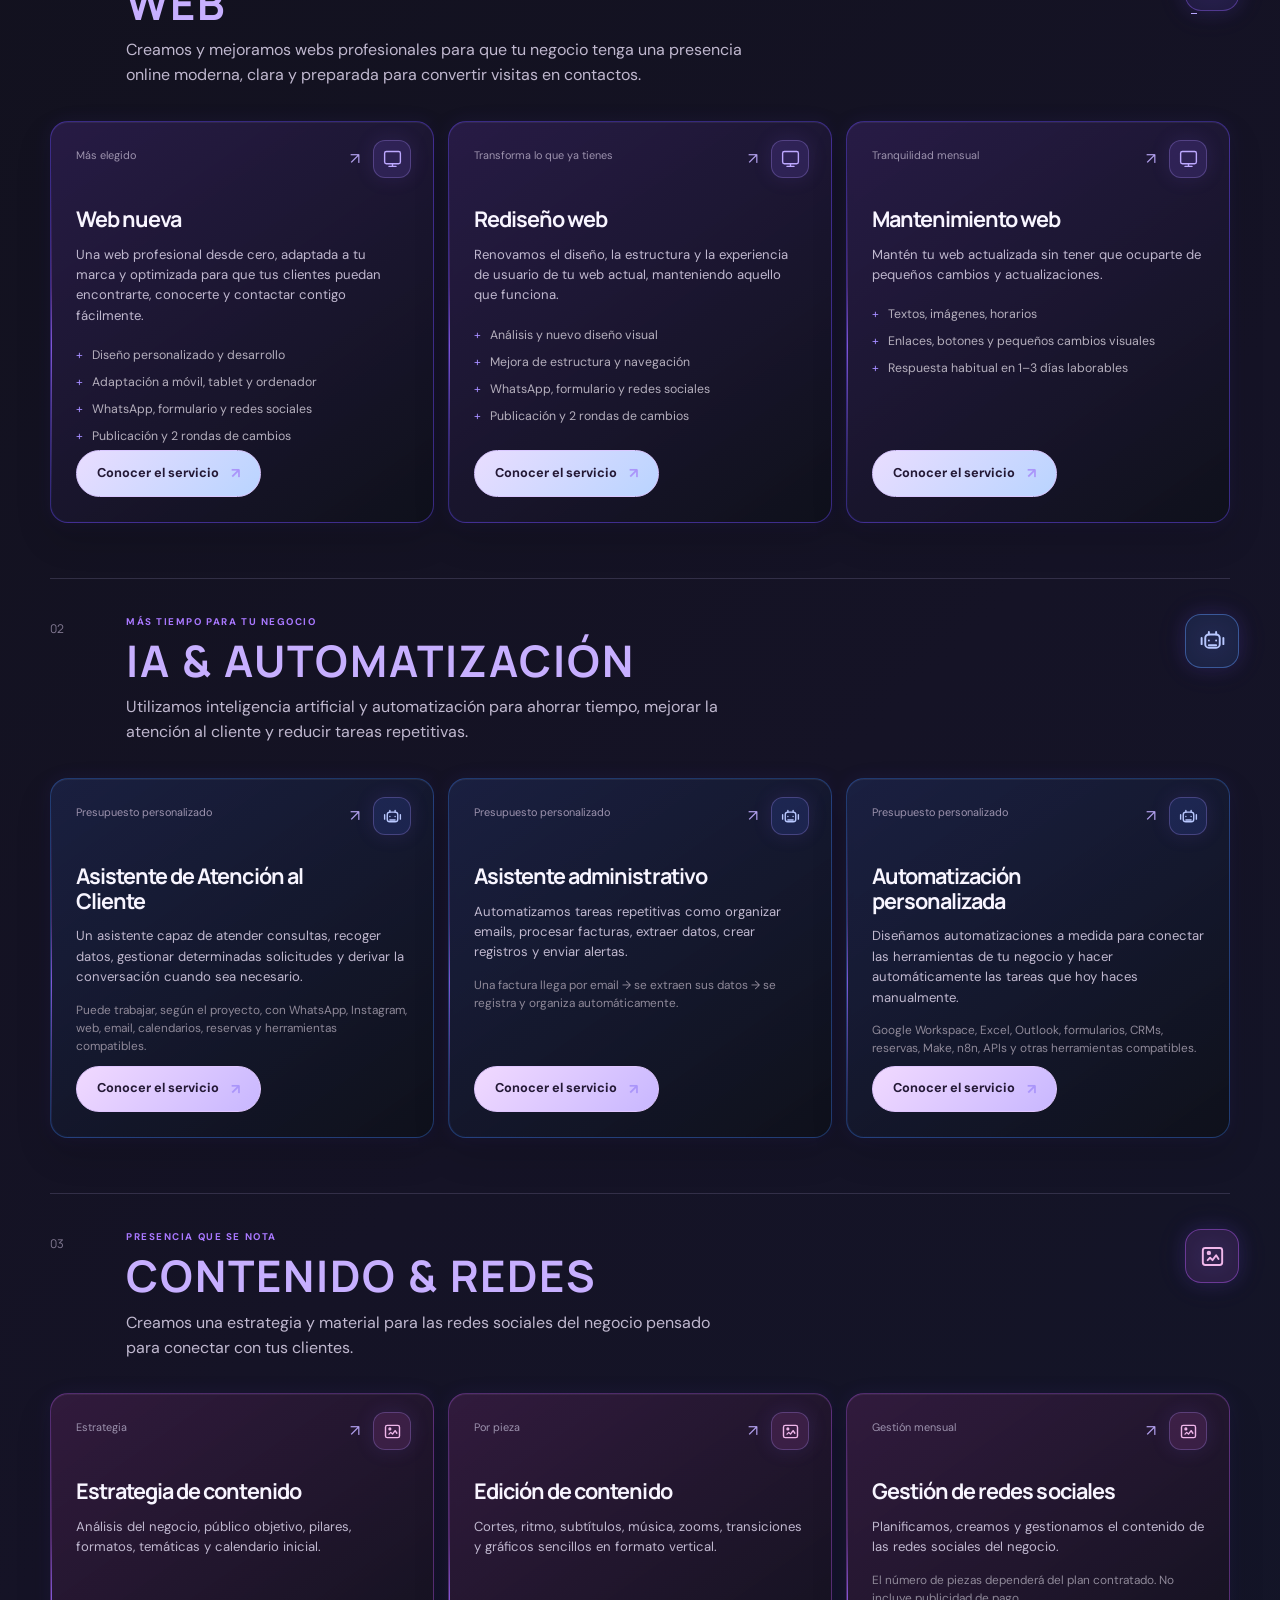
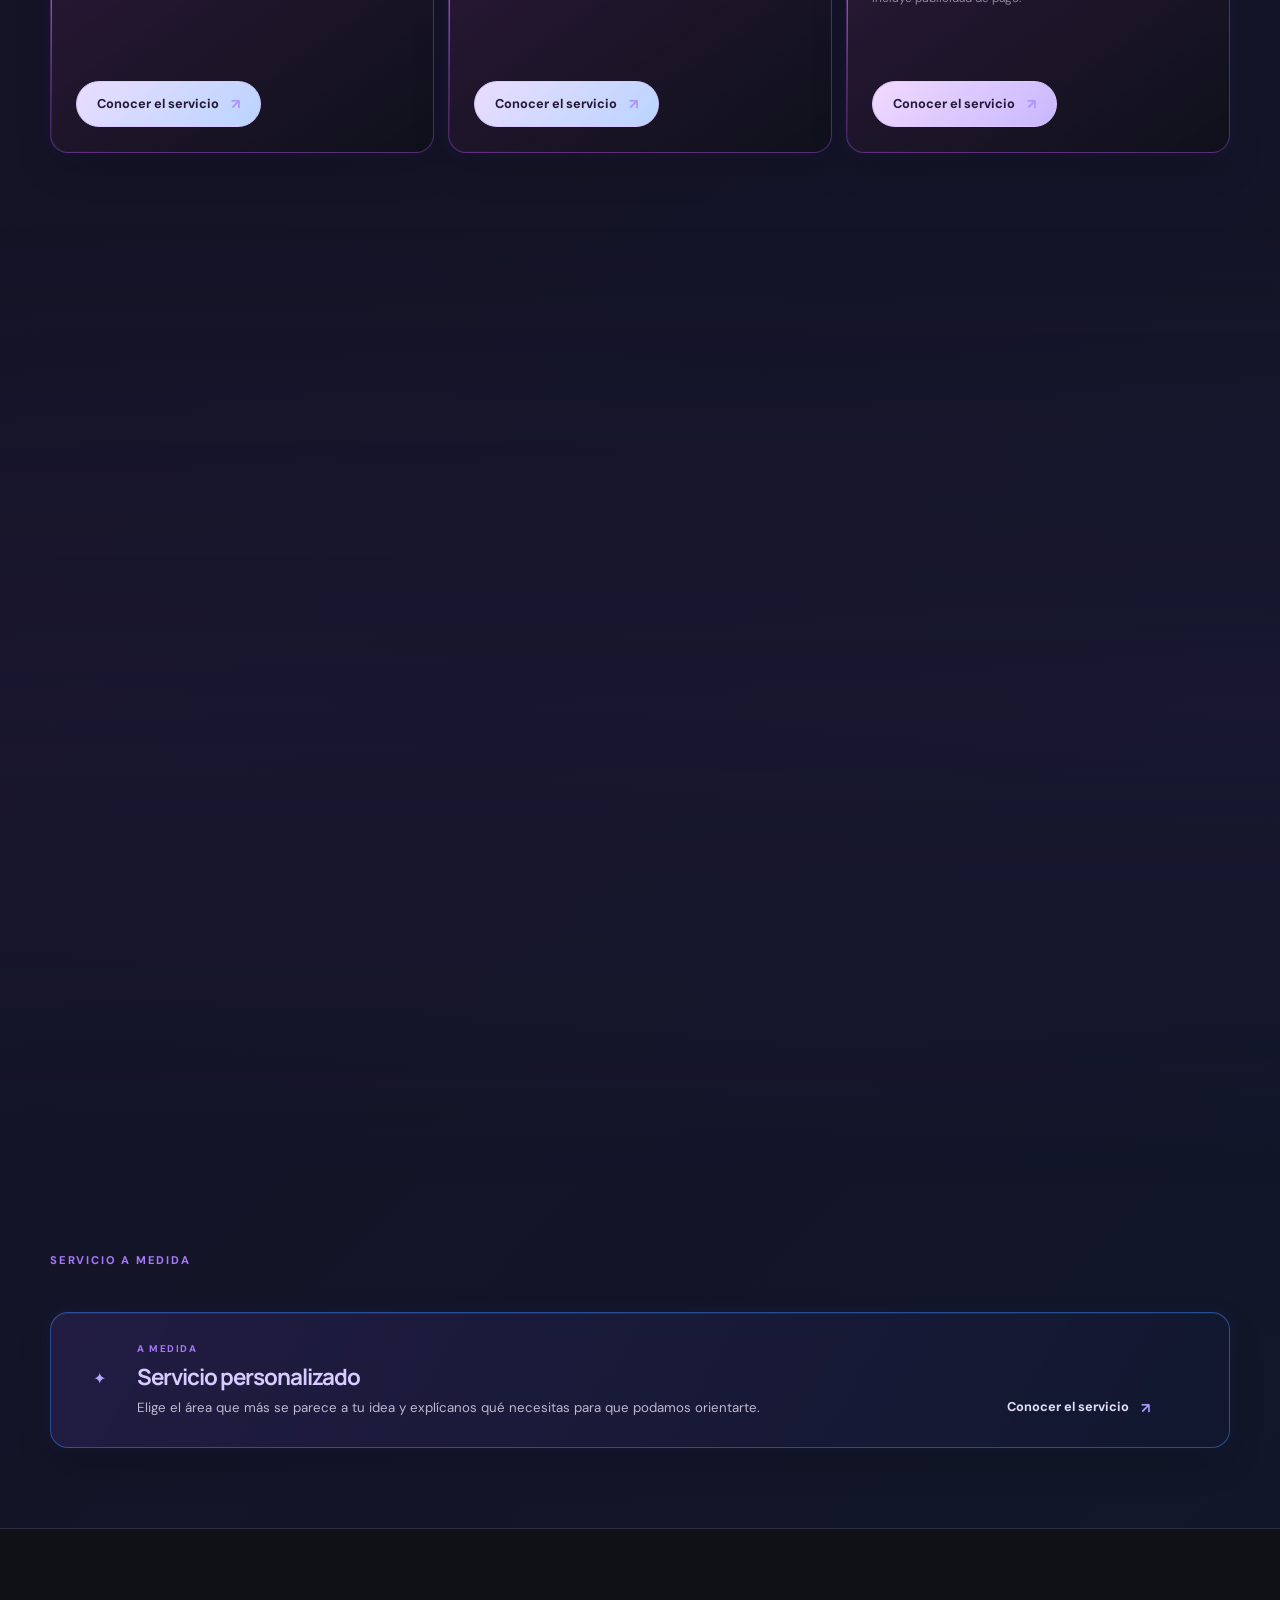
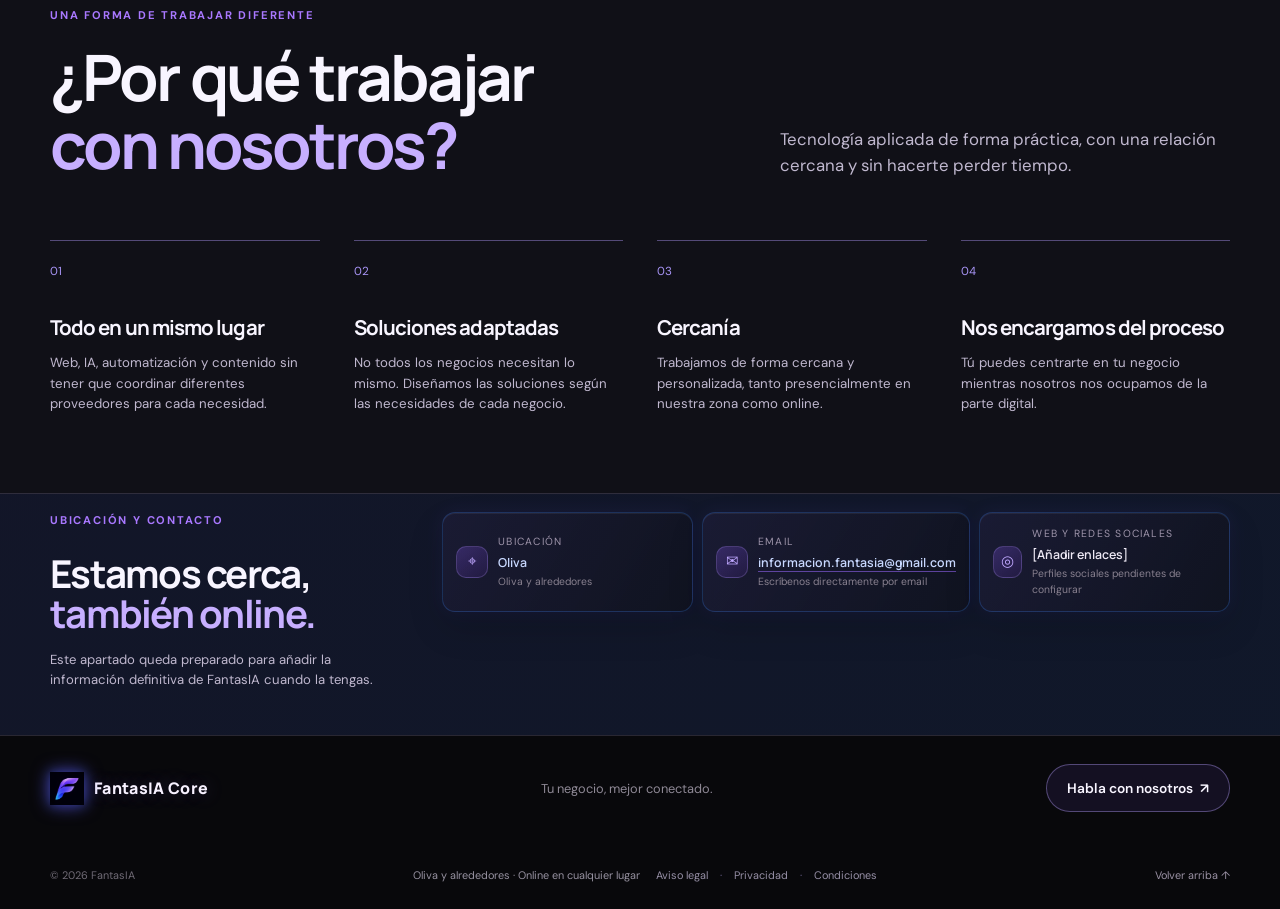
==== commit a9676677: "Update index.html" ====
--- a/index.html
+++ b/index.html
@@ -4,7 +4,7 @@
     <meta charset="UTF-8" />
     <meta name="viewport" content="width=device-width, initial-scale=1.0" />
     <meta name="description" content="FantasIA: webs, inteligencia artificial, automatización y contenido para negocios locales." />
-    <meta property="og:image" content="https://www.fantasia-web.com/fantasia-mark.svg?v=3" />
+    <meta property="og:image" content="https://www.fantasia-web.com/Captura%20de%20pantalla%202026-10-13%20091133.png?v=2" />
     <meta name="twitter:card" content="summary" />
     <script src="analytics.js"></script>
     <title>FantasIA — Tu negocio, mejor conectado.</title>
